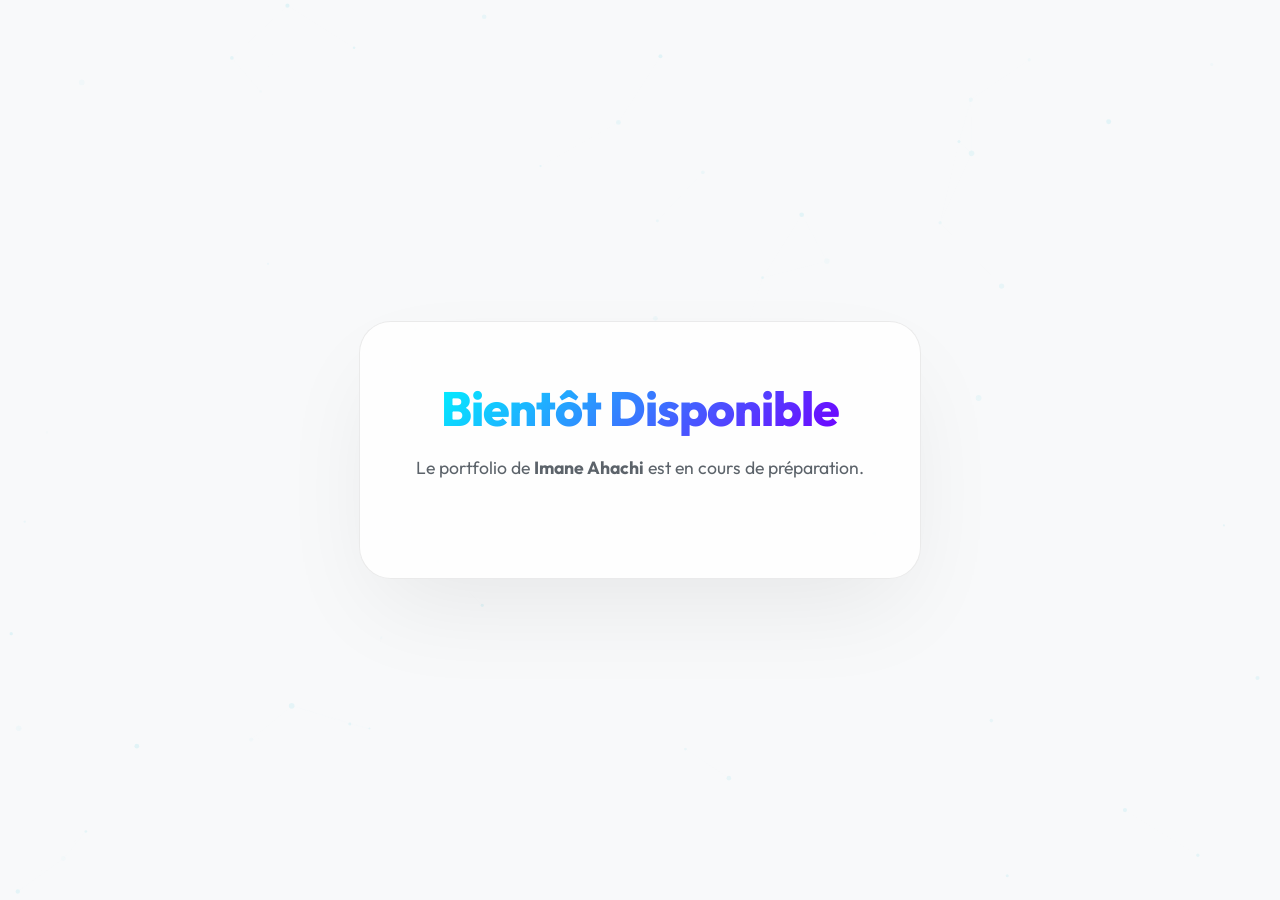
==== index.html @ 30006f7f "Add files via upload" ====
<!DOCTYPE html>
<html lang="fr">
<head>
    <meta charset="UTF-8">
    <meta name="viewport" content="width=device-width, initial-scale=1.0">
    <title>Imane Ahachi | Bientôt Disponible</title>
    
    <!-- Fonts -->
    <link rel="preconnect" href="https://fonts.googleapis.com">
    <link rel="preconnect" href="https://fonts.gstatic.com" crossorigin>
    <link href="https://fonts.googleapis.com/css2?family=Outfit:wght@300;400;600;800&display=swap" rel="stylesheet">
    
    <!-- Icons -->
    <link rel="stylesheet" href="https://cdnjs.cloudflare.com/ajax/libs/font-awesome/6.4.0/css/all.min.css">
    
    <style>
        :root {
            --bg-color: #f8f9fa;
            --accent: #00bcd4;
            --text-main: #1a1a1b;
            --text-dim: #5c636a;
            --glass-bg: rgba(255, 255, 255, 0.8);
            --glass-border: rgba(0, 0, 0, 0.08);
        }

        * {
            margin: 0;
            padding: 0;
            box-sizing: border-box;
        }

        body {
            background-color: var(--bg-color);
            color: var(--text-main);
            font-family: 'Outfit', sans-serif;
            height: 100vh;
            display: flex;
            align-items: center;
            justify-content: center;
            overflow: hidden;
            text-align: center;
        }

        #bg-canvas {
            position: absolute;
            top: 0;
            left: 0;
            width: 100%;
            height: 100%;
            z-index: -1;
            opacity: 0.15;
        }

        .container {
            max-width: 600px;
            padding: 3.5rem;
            background: var(--glass-bg);
            backdrop-filter: blur(30px);
            -webkit-backdrop-filter: blur(30px);
            border: 1px solid var(--glass-border);
            border-radius: 32px;
            box-shadow: 0 40px 100px -20px rgba(0, 0, 0, 0.08);
            animation: fadeIn 1.2s ease-out;
        }

        @keyframes fadeIn {
            from { opacity: 0; transform: translateY(20px); }
            to { opacity: 1; transform: translateY(0); }
        }

        h1 {
            font-size: 3rem;
            font-weight: 800;
            margin-bottom: 1rem;
            letter-spacing: -0.02em;
        }

        .gradient-text {
            background: linear-gradient(135deg, #00f2ff, #7000ff);
            -webkit-background-clip: text;
            -webkit-text-fill-color: transparent;
        }

        p {
            color: var(--text-dim);
            font-size: 1.1rem;
            margin-bottom: 2.5rem;
            line-height: 1.6;
        }

        .social-links {
            display: flex;
            justify-content: center;
            gap: 2rem;
        }

        .social-links a {
            color: var(--text-dim);
            font-size: 1.5rem;
            transition: all 0.3s ease;
        }

        .social-links a:hover {
            color: var(--accent);
            transform: translateY(-3px);
        }

        footer {
            position: absolute;
            bottom: 2rem;
            width: 100%;
            font-size: 0.85rem;
            color: var(--text-dim);
            opacity: 0.6;
        }
    </style>
</head>
<body>

    <canvas id="bg-canvas"></canvas>

    <div class="container">
        <h1><span class="gradient-text">Bientôt Disponible</span></h1>
        <p>Le portfolio de <strong>Imane Ahachi</strong> est en cours de préparation.</p>
        
    </div>
    
    <script>
        const canvas = document.getElementById('bg-canvas');
        const ctx = canvas.getContext('2d');

        let particles = [];
        const particleCount = 60;

        function init() {
            canvas.width = window.innerWidth;
            canvas.height = window.innerHeight;
            particles = [];
            for (let i = 0; i < particleCount; i++) {
                particles.push({
                    x: Math.random() * canvas.width,
                    y: Math.random() * canvas.height,
                    radius: Math.random() * 2 + 1,
                    speedX: (Math.random() - 0.5) * 0.4,
                    speedY: (Math.random() - 0.5) * 0.4,
                    opacity: Math.random() * 0.5 + 0.1
                });
            }
        }

        function animate() {
            ctx.clearRect(0, 0, canvas.width, canvas.height);
            particles.forEach((p, index) => {
                p.x += p.speedX;
                p.y += p.speedY;

                if (p.x < 0) p.x = canvas.width;
                if (p.x > canvas.width) p.x = 0;
                if (p.y < 0) p.y = canvas.height;
                if (p.y > canvas.height) p.y = 0;

                ctx.fillStyle = `rgba(0, 188, 212, ${p.opacity})`;
                ctx.beginPath();
                ctx.arc(p.x, p.y, p.radius, 0, Math.PI * 2);
                ctx.fill();

                for (let j = index + 1; j < particles.length; j++) {
                    const p2 = particles[j];
                    const dist = Math.sqrt((p.x - p2.x)**2 + (p.y - p2.y)**2);
                    if (dist < 150) {
                        ctx.strokeStyle = `rgba(0, 188, 212, ${0.15 * (1 - dist / 150)})`;
                        ctx.lineWidth = 0.5;
                        ctx.beginPath();
                        ctx.moveTo(p.x, p.y);
                        ctx.lineTo(p2.x, p2.y);
                        ctx.stroke();
                    }
                }
            });
            requestAnimationFrame(animate);
        }

        window.addEventListener('resize', init);
        init();
        animate();
    </script>
</body>
</html>
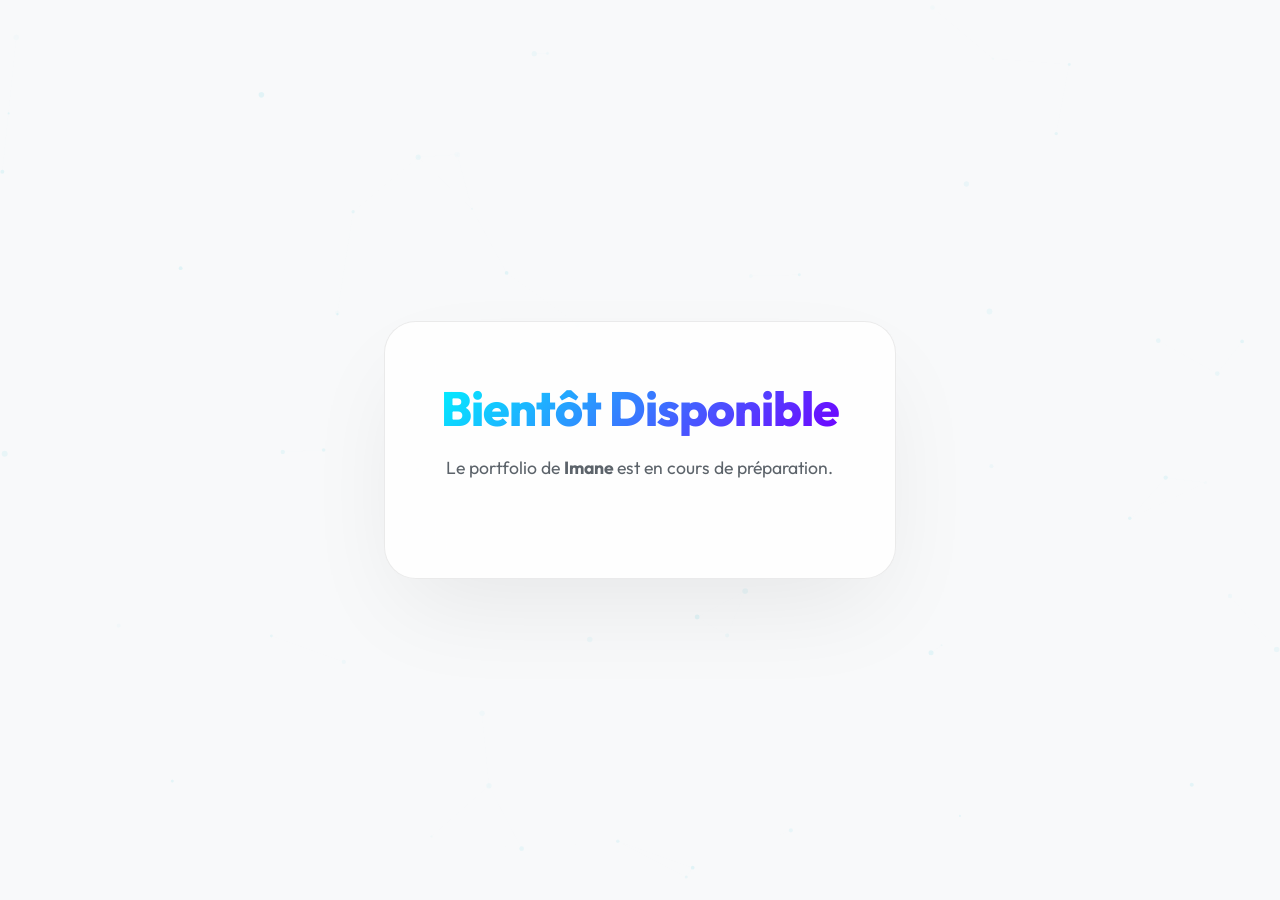
==== commit d4898302: "Update index.html" ====
--- a/index.html
+++ b/index.html
@@ -121,7 +121,7 @@
 
     <div class="container">
         <h1><span class="gradient-text">Bientôt Disponible</span></h1>
-        <p>Le portfolio de <strong>Imane Ahachi</strong> est en cours de préparation.</p>
+        <p>Le portfolio de <strong>Imane </strong> est en cours de préparation.</p>
         
     </div>
     
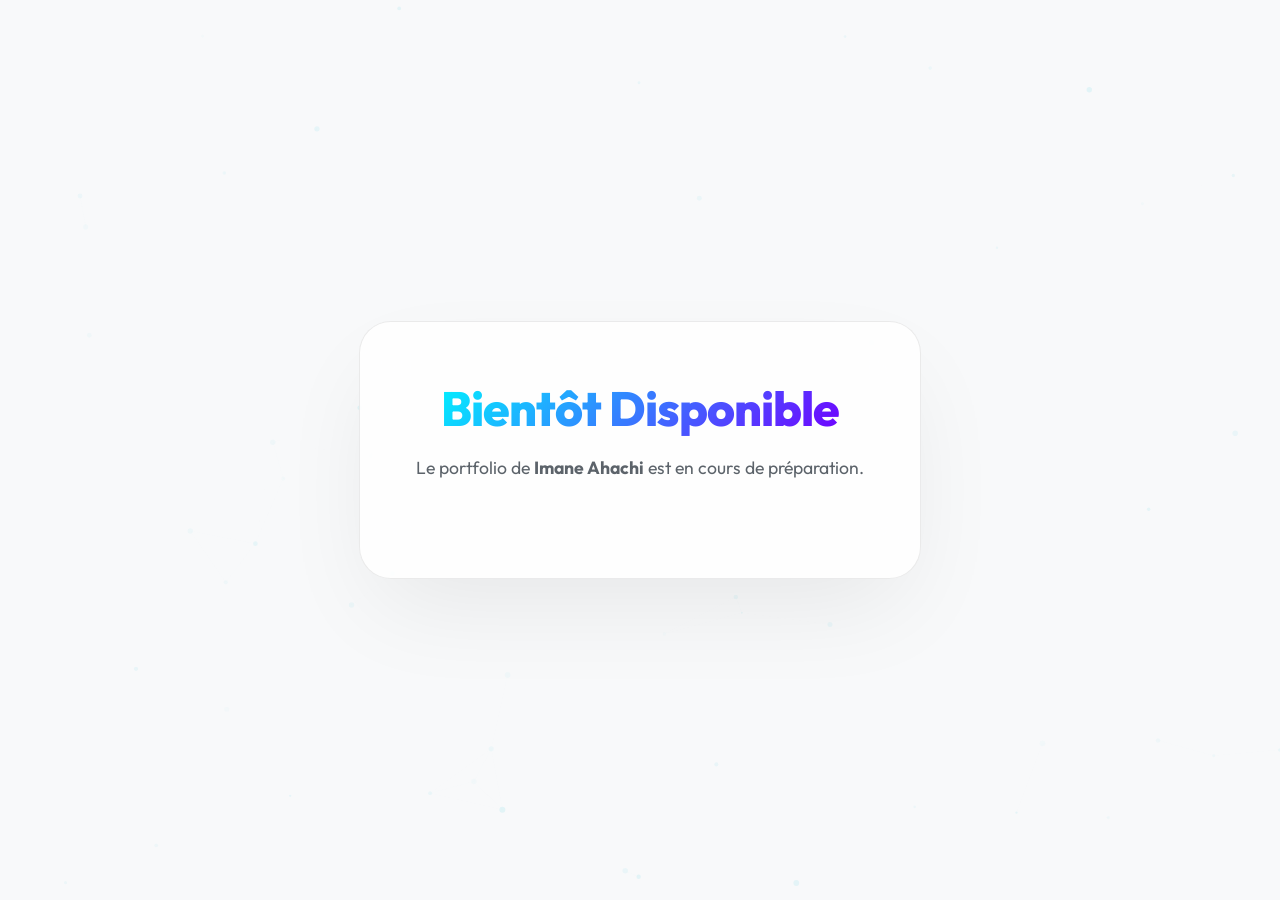
==== commit 9734c999: "Update index.html" ====
--- a/index.html
+++ b/index.html
@@ -121,7 +121,7 @@
 
     <div class="container">
         <h1><span class="gradient-text">Bientôt Disponible</span></h1>
-        <p>Le portfolio de <strong>Imane </strong> est en cours de préparation.</p>
+        <p>Le portfolio de <strong>Imane Ahachi</strong> est en cours de préparation.</p>
         
     </div>
     
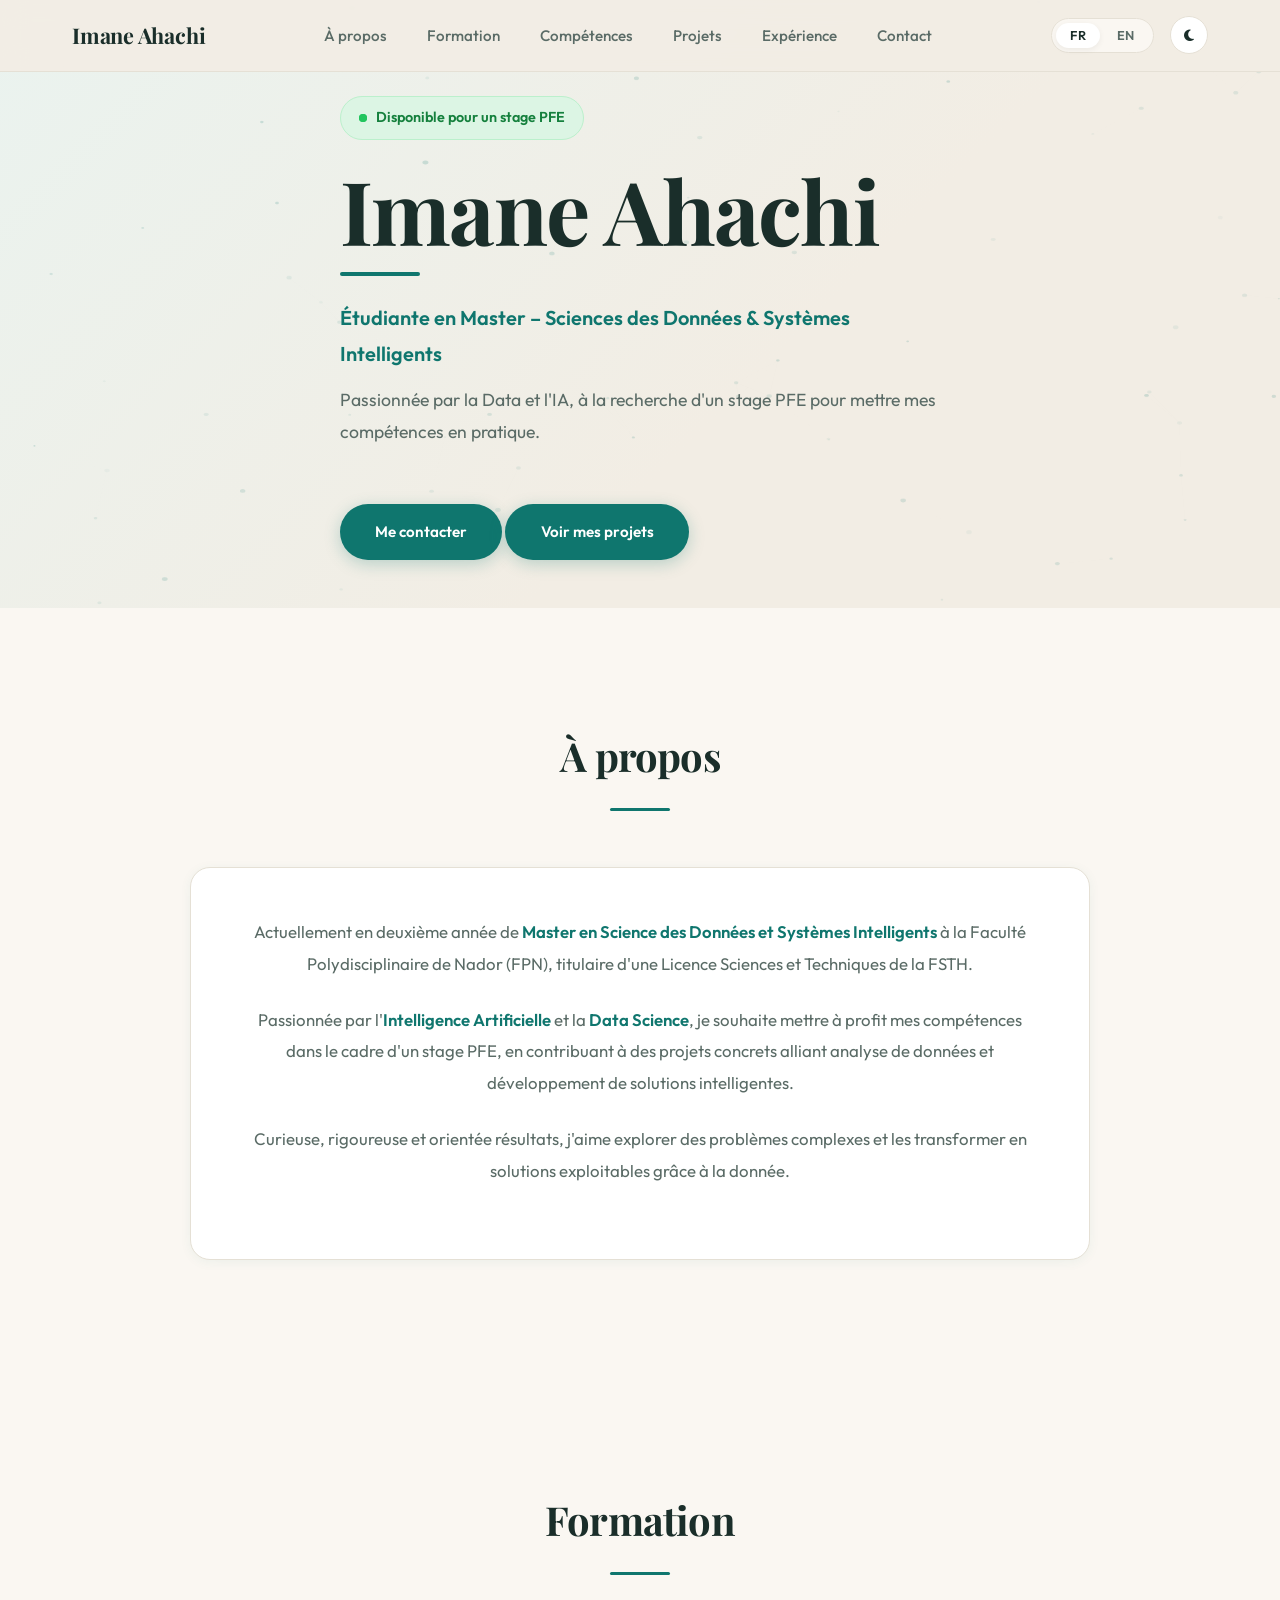
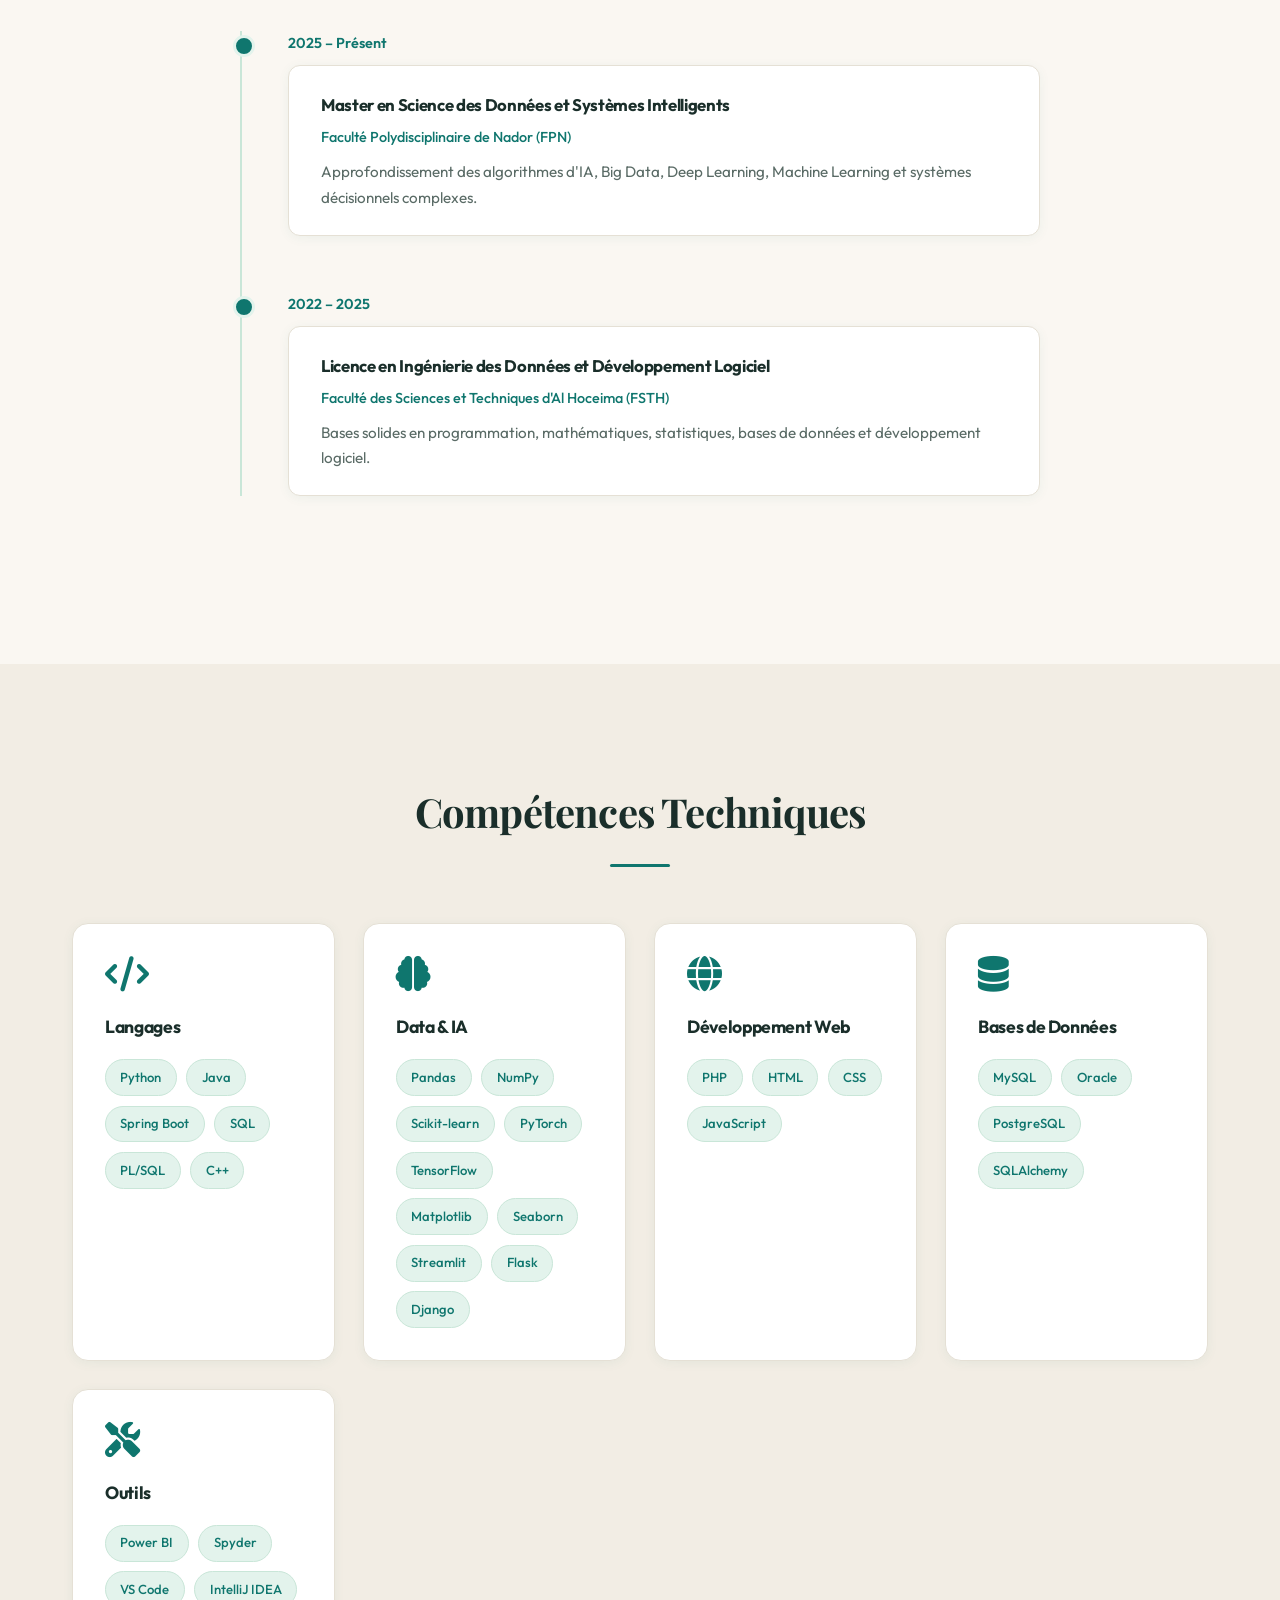
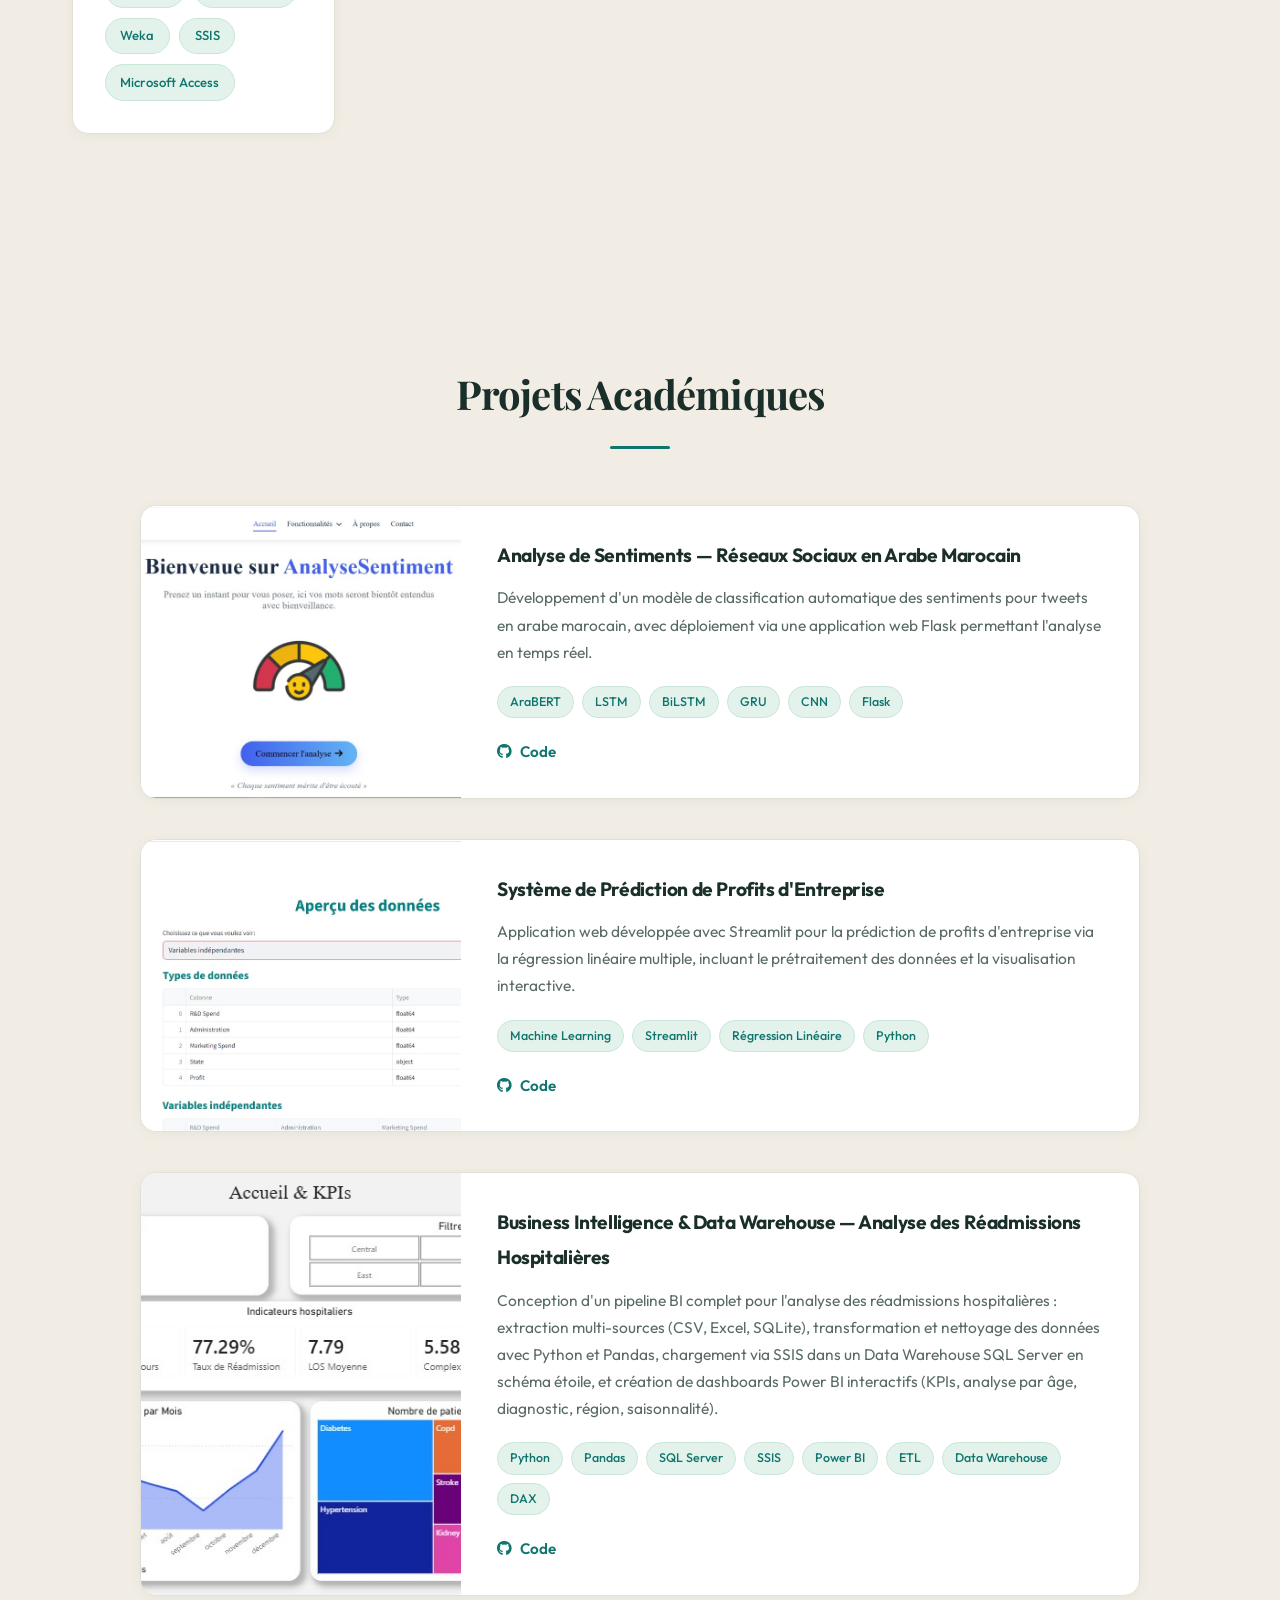
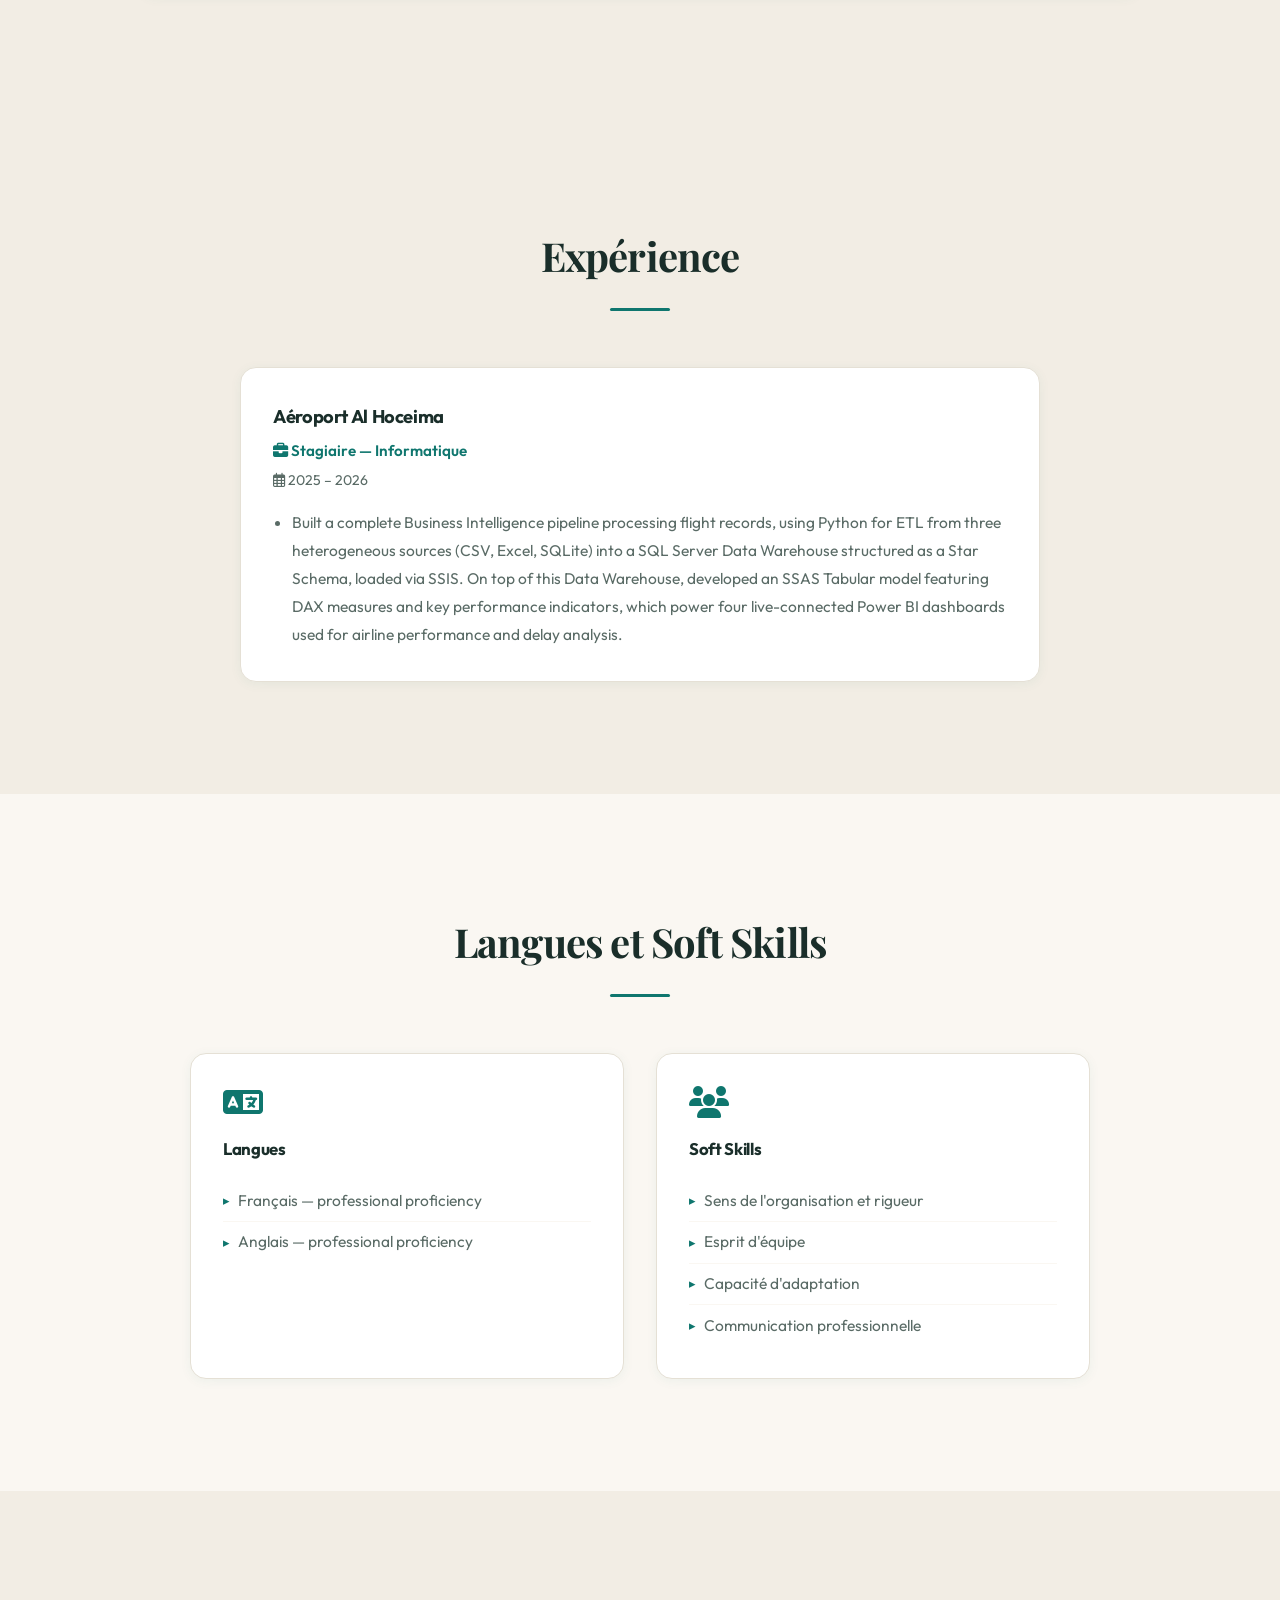
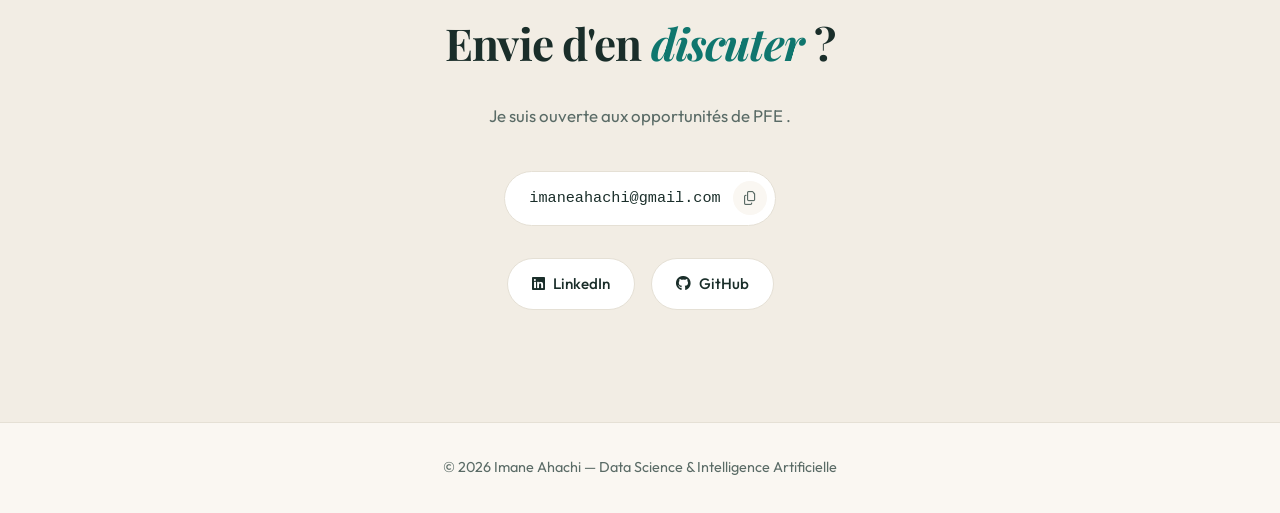
==== commit cc6a388c: "Portfolio v2 : refonte index.html + version anglaise + images des projets" ====
--- a/index.html
+++ b/index.html
@@ -1,188 +1,392 @@
-<!DOCTYPE html>
-<html lang="fr">
-<head>
-    <meta charset="UTF-8">
-    <meta name="viewport" content="width=device-width, initial-scale=1.0">
-    <title>Imane Ahachi | Bientôt Disponible</title>
-    
-    <!-- Fonts -->
-    <link rel="preconnect" href="https://fonts.googleapis.com">
-    <link rel="preconnect" href="https://fonts.gstatic.com" crossorigin>
-    <link href="https://fonts.googleapis.com/css2?family=Outfit:wght@300;400;600;800&display=swap" rel="stylesheet">
-    
-    <!-- Icons -->
-    <link rel="stylesheet" href="https://cdnjs.cloudflare.com/ajax/libs/font-awesome/6.4.0/css/all.min.css">
-    
-    <style>
-        :root {
-            --bg-color: #f8f9fa;
-            --accent: #00bcd4;
-            --text-main: #1a1a1b;
-            --text-dim: #5c636a;
-            --glass-bg: rgba(255, 255, 255, 0.8);
-            --glass-border: rgba(0, 0, 0, 0.08);
-        }
-
-        * {
-            margin: 0;
-            padding: 0;
-            box-sizing: border-box;
-        }
-
-        body {
-            background-color: var(--bg-color);
-            color: var(--text-main);
-            font-family: 'Outfit', sans-serif;
-            height: 100vh;
-            display: flex;
-            align-items: center;
-            justify-content: center;
-            overflow: hidden;
-            text-align: center;
-        }
-
-        #bg-canvas {
-            position: absolute;
-            top: 0;
-            left: 0;
-            width: 100%;
-            height: 100%;
-            z-index: -1;
-            opacity: 0.15;
-        }
-
-        .container {
-            max-width: 600px;
-            padding: 3.5rem;
-            background: var(--glass-bg);
-            backdrop-filter: blur(30px);
-            -webkit-backdrop-filter: blur(30px);
-            border: 1px solid var(--glass-border);
-            border-radius: 32px;
-            box-shadow: 0 40px 100px -20px rgba(0, 0, 0, 0.08);
-            animation: fadeIn 1.2s ease-out;
-        }
-
-        @keyframes fadeIn {
-            from { opacity: 0; transform: translateY(20px); }
-            to { opacity: 1; transform: translateY(0); }
-        }
-
-        h1 {
-            font-size: 3rem;
-            font-weight: 800;
-            margin-bottom: 1rem;
-            letter-spacing: -0.02em;
-        }
-
-        .gradient-text {
-            background: linear-gradient(135deg, #00f2ff, #7000ff);
-            -webkit-background-clip: text;
-            -webkit-text-fill-color: transparent;
-        }
-
-        p {
-            color: var(--text-dim);
-            font-size: 1.1rem;
-            margin-bottom: 2.5rem;
-            line-height: 1.6;
-        }
-
-        .social-links {
-            display: flex;
-            justify-content: center;
-            gap: 2rem;
-        }
-
-        .social-links a {
-            color: var(--text-dim);
-            font-size: 1.5rem;
-            transition: all 0.3s ease;
-        }
-
-        .social-links a:hover {
-            color: var(--accent);
-            transform: translateY(-3px);
-        }
-
-        footer {
-            position: absolute;
-            bottom: 2rem;
-            width: 100%;
-            font-size: 0.85rem;
-            color: var(--text-dim);
-            opacity: 0.6;
-        }
-    </style>
-</head>
-<body>
-
-    <canvas id="bg-canvas"></canvas>
-
-    <div class="container">
-        <h1><span class="gradient-text">Bientôt Disponible</span></h1>
-        <p>Le portfolio de <strong>Imane Ahachi</strong> est en cours de préparation.</p>
-        
-    </div>
-    
-    <script>
-        const canvas = document.getElementById('bg-canvas');
-        const ctx = canvas.getContext('2d');
-
-        let particles = [];
-        const particleCount = 60;
-
-        function init() {
-            canvas.width = window.innerWidth;
-            canvas.height = window.innerHeight;
-            particles = [];
-            for (let i = 0; i < particleCount; i++) {
-                particles.push({
-                    x: Math.random() * canvas.width,
-                    y: Math.random() * canvas.height,
-                    radius: Math.random() * 2 + 1,
-                    speedX: (Math.random() - 0.5) * 0.4,
-                    speedY: (Math.random() - 0.5) * 0.4,
-                    opacity: Math.random() * 0.5 + 0.1
-                });
-            }
-        }
-
-        function animate() {
-            ctx.clearRect(0, 0, canvas.width, canvas.height);
-            particles.forEach((p, index) => {
-                p.x += p.speedX;
-                p.y += p.speedY;
-
-                if (p.x < 0) p.x = canvas.width;
-                if (p.x > canvas.width) p.x = 0;
-                if (p.y < 0) p.y = canvas.height;
-                if (p.y > canvas.height) p.y = 0;
-
-                ctx.fillStyle = `rgba(0, 188, 212, ${p.opacity})`;
-                ctx.beginPath();
-                ctx.arc(p.x, p.y, p.radius, 0, Math.PI * 2);
-                ctx.fill();
-
-                for (let j = index + 1; j < particles.length; j++) {
-                    const p2 = particles[j];
-                    const dist = Math.sqrt((p.x - p2.x)**2 + (p.y - p2.y)**2);
-                    if (dist < 150) {
-                        ctx.strokeStyle = `rgba(0, 188, 212, ${0.15 * (1 - dist / 150)})`;
-                        ctx.lineWidth = 0.5;
-                        ctx.beginPath();
-                        ctx.moveTo(p.x, p.y);
-                        ctx.lineTo(p2.x, p2.y);
-                        ctx.stroke();
-                    }
-                }
-            });
-            requestAnimationFrame(animate);
-        }
-
-        window.addEventListener('resize', init);
-        init();
-        animate();
-    </script>
-</body>
-</html>
+<!DOCTYPE html>
+<html lang="fr">
+<head>
+    <meta charset="UTF-8">
+    <meta name="viewport" content="width=device-width, initial-scale=1.0">
+    <title>Imane Ahachi | Data Science & Intelligence Artificielle</title>
+    <meta name="description" content="Portfolio d'Imane Ahachi — Étudiante en Master Data Science et Systèmes Intelligents. Projets, compétences et parcours académique.">
+    
+    <!-- Fonts -->
+    <link rel="preconnect" href="https://fonts.googleapis.com">
+    <link rel="preconnect" href="https://fonts.gstatic.com" crossorigin>
+    <link href="https://fonts.googleapis.com/css2?family=Outfit:wght@300;400;500;600;700;800&family=Playfair+Display:ital,wght@0,600;0,700;1,600&display=swap" rel="stylesheet">
+    
+    <!-- Icons -->
+    <link rel="stylesheet" href="https://cdnjs.cloudflare.com/ajax/libs/font-awesome/6.4.0/css/all.min.css">
+    
+    <!-- Custom CSS -->
+    <link rel="stylesheet" href="style.css">
+</head>
+<body>
+
+    <!-- Navigation -->
+<nav id="navbar">
+    <div class="container nav-content">
+        <a href="#home" class="nav-brand">Imane Ahachi</a>
+
+        <button class="mobile-nav-toggle" aria-label="Menu Toggle">
+            <i class="fas fa-bars"></i>
+        </button>
+
+        <div class="nav-links">
+            <a href="#about">À propos</a>
+            <a href="#academic">Formation</a>
+            <a href="#skills">Compétences</a>
+            <a href="#projects">Projets</a>
+            <!-- <a href="#experience">certification</a> -->
+
+            <a href="#experience">Expérience</a>
+            <a href="#contact">Contact</a>
+        </div>
+
+        <div class="nav-actions">
+            <!-- Language Switch -->
+            <div class="lang-switch" role="group" aria-label="Changer de langue">
+                <a href="index.html" class="lang-btn active" lang="fr">FR</a>
+                <a href="portfolio-en.html" class="lang-btn" lang="en">EN</a>
+            </div>
+
+            <!-- Theme Toggle -->
+            <button class="theme-toggle" aria-label="Basculer le mode sombre">
+                <i class="fas fa-moon"></i>
+            </button>
+        </div>
+    </div>
+</nav>
+
+    <!-- Hero Section -->
+    <section id="home" class="hero">
+        <canvas id="hero-canvas" class="hero-canvas"></canvas>
+        <div class="container hero-content">
+            <div class="availability-badge reveal">
+                <span class="pulse-dot"></span>
+                Disponible pour un stage PFE 
+            </div>
+            <h1 class="reveal">Imane Ahachi</h1>
+            <p class="hero-subtitle reveal">Étudiante en Master – Sciences des Données &amp; Systèmes Intelligents </p>
+            <p class="reveal">Passionnée par la Data et l'IA, à la recherche d'un stage PFE pour mettre mes compétences en pratique.</p>
+            <!-- <div class="hero-contact-info reveal">
+                <a href="mailto:imanahachi14@gmail.com"><i class="fas fa-envelope"></i> imanahachi14@gmail.com</a>
+                <a href="https://www.linkedin.com/in/imane-ahachi-a26218288/" target="_blank" rel="noopener noreferrer"><i class="fab fa-linkedin"></i> LinkedIn</a>
+                <a href="https://github.com/imaneahachi" target="_blank" rel="noopener noreferrer"><i class="fab fa-github"></i> GitHub</a>
+            </div> -->
+            <div class="hero-buttons reveal">
+                <a class="btn btn--primary" href="#contact">Me contacter</a>
+                <a class="btn btn--primary" href="#projects">Voir mes projets</a>
+            </div>
+
+        </div>
+        </div>
+        <div>
+           
+    </section>
+
+    <!-- About Section -->
+    <section id="about" class="about">
+        <div class="container">
+            <div class="section-title reveal">
+                <h2>À propos</h2>
+                <div class="underline"></div>
+            </div>
+            <div class="about-card reveal">
+                <p>Actuellement en deuxième année de <strong>Master en Science des Données et Systèmes Intelligents</strong> à la Faculté Polydisciplinaire de Nador (FPN), titulaire d'une Licence Sciences et Techniques de la FSTH.</p>
+                <p>Passionnée par l'<strong>Intelligence Artificielle</strong> et la <strong>Data Science</strong>, je souhaite mettre à profit mes compétences dans le cadre d'un stage PFE, en contribuant à des projets concrets alliant analyse de données et développement de solutions intelligentes.</p>
+                <p>Curieuse, rigoureuse et orientée résultats, j'aime explorer des problèmes complexes et les transformer en solutions exploitables grâce à la donnée.</p>
+            </div>
+        </div>
+    </section>
+
+    <!-- Academic Background -->
+    <section id="academic" class="academic">
+        <div class="container">
+            <div class="section-title reveal">
+                <h2>Formation</h2>
+                <div class="underline"></div>
+            </div>
+
+            <div class="timeline">
+                <div class="timeline-item reveal">
+                    <span class="timeline-date">2025 – Présent</span>
+                    <div class="timeline-content">
+                        <h3>Master en Science des Données et Systèmes Intelligents</h3>
+                        <span class="timeline-institution">Faculté Polydisciplinaire de Nador (FPN)</span>
+                        <p>Approfondissement des algorithmes d'IA, Big Data, Deep Learning, Machine Learning et systèmes décisionnels complexes.</p>
+                    </div>
+                </div>
+
+                <div class="timeline-item reveal">
+                    <span class="timeline-date">2022 – 2025</span>
+                    <div class="timeline-content">
+                        <h3>Licence en Ingénierie des Données et Développement Logiciel</h3>
+                        <span class="timeline-institution">Faculté des Sciences et Techniques d'Al Hoceima (FSTH)</span>
+                        <p>Bases solides en programmation, mathématiques, statistiques, bases de données et développement logiciel.</p>
+                    </div>
+                </div>
+            </div>
+        </div>
+    </section>
+
+
+
+    <!-- Skills Section -->
+    <section id="skills" class="skills">
+        <div class="container">
+            <div class="section-title reveal">
+                <h2>Compétences Techniques</h2>
+                <div class="underline"></div>
+            </div>
+
+            <div class="skills-grid">
+                <!-- Langages de programmation -->
+                <div class="skill-card reveal">
+                    <i class="fas fa-code"></i>
+                    <h3>Langages</h3>
+                    <div class="skill-tags">
+                        <span class="skill-tag">Python</span>
+                        <span class="skill-tag">Java</span>
+                        <span class="skill-tag">Spring Boot</span>
+                        <span class="skill-tag">SQL</span>
+                        <span class="skill-tag">PL/SQL</span>
+                        <span class="skill-tag">C++</span>
+
+                    </div>
+                </div>
+
+
+                <!-- Data & IA -->
+                <div class="skill-card reveal">
+                    <i class="fas fa-brain"></i>
+                    <h3>Data &amp; IA</h3>
+                    <div class="skill-tags">
+                        <span class="skill-tag">Pandas</span>
+                        <span class="skill-tag">NumPy</span>
+                        <span class="skill-tag">Scikit-learn</span>
+                        <span class="skill-tag">PyTorch</span>
+                        <span class="skill-tag">TensorFlow</span>
+                        <span class="skill-tag">Matplotlib</span>
+                        <span class="skill-tag">Seaborn</span>
+                        <span class="skill-tag">Streamlit</span>
+                        <span class="skill-tag">Flask</span>
+                        <span class="skill-tag">Django</span>
+                    </div>
+                </div>
+
+                <!-- Développement Web -->
+                <div class="skill-card reveal">
+                    <i class="fas fa-globe"></i>
+                    <h3>Développement Web</h3>
+                    <div class="skill-tags">
+                        <span class="skill-tag">PHP</span>
+                        <span class="skill-tag">HTML</span>
+                        <span class="skill-tag">CSS</span>
+                        <span class="skill-tag">JavaScript</span>
+                    </div>
+                </div>
+
+                <!-- Bases de données -->
+                <div class="skill-card reveal">
+                    <i class="fas fa-database"></i>
+                    <h3>Bases de Données</h3>
+                    <div class="skill-tags">
+                        <span class="skill-tag">MySQL</span>
+                        <span class="skill-tag">Oracle</span>
+                        <span class="skill-tag">PostgreSQL</span>
+                        <span class="skill-tag">SQLAlchemy</span>
+                    </div>
+                </div>
+                
+                <!-- Outils -->
+                <div class="skill-card reveal">
+                    <i class="fas fa-tools"></i>
+                    <h3>Outils</h3>
+                    <div class="skill-tags">
+                        <span class="skill-tag">Power BI</span>
+                        <span class="skill-tag">Spyder</span>
+                        <span class="skill-tag">VS Code</span>
+                        <span class="skill-tag">IntelliJ IDEA</span>
+                        <span class="skill-tag">Weka</span>
+                        <span class="skill-tag">SSIS</span>
+                        <span class="skill-tag">Microsoft Access</span>
+                    </div>
+                </div>
+            </div>
+        </div>
+    </section>
+
+
+    <!-- Projects Section -->
+    <section id="projects" class="projects">
+        <div class="container">
+            <div class="section-title reveal">
+                <h2>Projets Académiques</h2>
+                <div class="underline"></div>
+            </div>
+
+            <div class="projects-grid">
+                <!-- Project 1 -->
+                <div class="project-card reveal">
+                    <div class="project-image" id="project1-img"></div>
+                    <div class="project-info">
+                        <h3>Analyse de Sentiments — Réseaux Sociaux en Arabe Marocain</h3>
+                        <p>Développement d'un modèle de classification automatique des sentiments pour tweets en arabe marocain, avec déploiement via une application web Flask permettant l'analyse en temps réel.</p>
+                        <div class="project-tech">
+                            <span>AraBERT</span>
+                            <span>LSTM</span>
+                            <span>BiLSTM</span>
+                            <span>GRU</span>
+                            <span>CNN</span>
+                            <span>Flask</span>
+                        </div>
+                        <div class="project-links">
+                            <a href="https://github.com/imaneahachi/PFE-NLP-DARIJA-SENTIMENT-ANALYSIS" 
+                            target="_blank" 
+                            rel="noopener noreferrer" 
+                            class="project-link">
+                                <i class="fab fa-github"></i> Code
+                            </a>
+                            <!-- <a href="#" class="project-link"><i class="fas fa-external-link-alt"></i> Demo</a> -->
+                        </div>
+                    </div>
+                </div>
+
+                <!-- Project 2 -->
+                <div class="project-card reveal">
+                    <div class="project-image" id="project2-img"></div>
+                    <div class="project-info">
+                        <h3>Système de Prédiction de Profits d'Entreprise</h3>
+                        <p>Application web développée avec Streamlit pour la prédiction de profits d'entreprise via la régression linéaire multiple, incluant le prétraitement des données et la visualisation interactive.</p>
+                        <div class="project-tech">
+                            <span>Machine Learning</span>
+                            <span>Streamlit</span>
+                            <span>Régression Linéaire</span>
+                            <span>Python</span>
+                        </div>
+                        <div class="project-links">
+                            <a href="https://github.com/imaneahachi/profit-prediction-app" target="_blank" rel="noopener noreferrer" class="project-link">
+                                <i class="fab fa-github"></i> Code
+                            </a>
+                            <!-- <a href="#" class="project-link"><i class="fas fa-external-link-alt"></i> Demo</a> -->
+                        </div>
+                    </div>
+                </div>
+
+                <!-- Project 3 -->
+                <div class="project-card reveal">
+                    <div class="project-image" id="project3-img"></div>
+                    <div class="project-info">
+                        <h3>Business Intelligence &amp; Data Warehouse — Analyse des Réadmissions Hospitalières</h3>
+                        <p>Conception d'un pipeline BI complet pour l'analyse des réadmissions hospitalières : extraction multi-sources (CSV, Excel, SQLite), transformation et nettoyage des données avec Python et Pandas, chargement via SSIS dans un Data Warehouse SQL Server en schéma étoile, et création de dashboards Power BI interactifs (KPIs, analyse par âge, diagnostic, région, saisonnalité).</p>
+                        <div class="project-tech">
+                            <span>Python</span>
+                            <span>Pandas</span>
+                            <span>SQL Server</span>
+                            <span>SSIS</span>
+                            <span>Power BI</span>
+                            <span>ETL</span>
+                            <span>Data Warehouse</span>
+                            <span>DAX</span>
+                        </div>
+                        <div class="project-links">
+                            <a href="https://github.com/imaneahachi/Hospital-BI-Readmission" target="_blank" rel="noopener noreferrer" class="project-link">
+                                <i class="fab fa-github"></i> Code
+                            </a>
+                            <!-- <a href="#" class="project-link"><i class="fas fa-external-link-alt"></i> Demo</a> -->
+                        </div>
+                    </div>
+                </div>
+            </div>
+        </div>
+    </section>
+
+
+
+
+    
+    <!-- Experience Section -->
+    <section id="experience" class="experience">
+        <div class="container">
+            <div class="section-title reveal">
+                <h2>Expérience</h2>
+                <div class="underline"></div>
+            </div>
+
+            <div class="experience-card reveal">
+                <h3>Aéroport Al Hoceima</h3>
+                <span class="exp-role"><i class="fas fa-briefcase"></i> Stagiaire — Informatique</span>
+                <span class="exp-date"><i class="far fa-calendar-alt"></i> 2025 – 2026</span>
+                <ul>
+                    <li>Built a complete Business Intelligence pipeline processing flight records, using Python for ETL from three heterogeneous sources (CSV, Excel, SQLite) into a SQL Server Data Warehouse structured as a Star Schema, loaded via SSIS. On top of this Data Warehouse, developed an SSAS Tabular model featuring DAX measures and key performance indicators, which power four live-connected Power BI dashboards used for airline performance and delay analysis.</li>
+                    
+                </ul>
+            </div>
+        </div>
+    </section>
+
+
+    <!-- Languages & Soft Skills Section -->
+    <section id="languages" class="languages">
+        <div class="container">
+            <div class="section-title reveal">
+                <h2>Langues et Soft Skills</h2>
+                <div class="underline"></div>
+            </div>
+
+            <div class="lang-skills-grid">
+                <div class="lang-card reveal">
+                    <i class="fas fa-language"></i>
+                    <h3>Langues</h3>
+                    <ul>
+                        <li>Français — professional proficiency</li>
+                        <li>Anglais — professional proficiency</li>
+                    </ul>
+                </div>
+
+                <div class="lang-card reveal">
+                    <i class="fas fa-users"></i>
+                    <h3>Soft Skills</h3>
+                    <ul>
+                        <li>Sens de l'organisation et rigueur</li>
+                        <li>Esprit d'équipe</li>
+                        <li>Capacité d'adaptation</li>
+                        <li>Communication professionnelle</li>
+                    </ul>
+                </div>
+            </div>
+        </div>
+    </section>
+
+    <!-- Contact Section -->
+    <section id="contact" class="contact-v2">
+        <div class="container reveal">
+            <!-- <div class="contact-label"><span class="contact-dash"></span>CONTACT</div> -->
+            <h2 class="contact-title">Envie d'en <span class="highlight">discuter</span> ?</h2>
+            <p class="contact-subtitle">Je suis ouverte aux opportunités de PFE  .</p>
+
+            <div class="email-pill">
+                <span id="contact-email">imaneahachi@gmail.com</span>
+                <button class="copy-btn" onclick="copyEmail()" aria-label="Copier l'email">
+                    <i class="fa-regular fa-copy"></i>
+                </button>
+            </div>
+
+            <div class="contact-links">
+                <a href="https://www.linkedin.com/in/imane-ahachi-a26218288/" target="_blank" rel="noopener noreferrer" class="contact-pill">
+                    <i class="fab fa-linkedin"></i> LinkedIn
+                </a>
+                <a href="https://github.com/imaneahachi" target="_blank" rel="noopener noreferrer" class="contact-pill">
+                    <i class="fab fa-github"></i> GitHub
+                </a>
+            </div>
+        </div>
+    </section>
+
+    <footer>
+        <div class="container" style="padding: 2rem 0; text-align: center; color: var(--text-dim); font-size: 0.9rem;">
+            <p>&copy; 2026 Imane Ahachi — Data Science &amp; Intelligence Artificielle</p>
+        </div>
+    </footer>
+
+    <!-- Scripts -->
+    <script src="script.js"></script>
+</body>
+</html>
--- a/style.css
+++ b/style.css
@@ -0,0 +1,778 @@
+:root {
+    --bg-color: #f2ede4;
+    --bg-alt: #faf7f2;
+    --surface-color: #ffffff;
+    --accent-primary: #0f766e;
+    --accent-secondary: #16a34a;
+    --text-main: #1a2e2a;
+    --text-dim: #5a6b66;
+    --border-color: #e5e0d5;
+    --border-hover: #c9d6cf;
+    --font-main: 'Outfit', sans-serif;
+    --font-serif: 'Playfair Display', serif;
+    --transition-smooth: all 0.4s cubic-bezier(0.4, 0, 0.2, 1);
+    --shadow-sm: 0 2px 12px rgba(15, 118, 110, 0.06);
+    --shadow-md: 0 8px 28px rgba(15, 118, 110, 0.10);
+    --shadow-lg: 0 16px 40px rgba(15, 118, 110, 0.14);
+}
+
+* { margin: 0; padding: 0; box-sizing: border-box; }
+
+body {
+    background-color: var(--bg-color);
+    color: var(--text-main);
+    font-family: var(--font-main);
+    overflow-x: hidden;
+    line-height: 1.8;
+    transition: background-color 0.4s ease, color 0.4s ease;
+}
+
+::-webkit-scrollbar { width: 8px; }
+::-webkit-scrollbar-track { background: var(--bg-alt); }
+::-webkit-scrollbar-thumb { background: var(--accent-primary); border-radius: 10px; opacity: 0.6; }
+::-webkit-scrollbar-thumb:hover { background: #0d5f59; }
+
+h1, h2, h3 { font-weight: 700; letter-spacing: -0.02em; }
+
+.container { max-width: 1200px; margin: 0 auto; padding: 0 2rem; }
+
+/* ===== Navigation ===== */
+nav {
+    position: fixed;
+    top: 0;
+    width: 100%;
+    z-index: 1000;
+    padding: 1rem 0;
+    transition: var(--transition-smooth);
+    background: rgba(242, 237, 228, 0.92);
+    backdrop-filter: blur(12px);
+    border-bottom: 1px solid var(--border-color);
+}
+
+nav.scrolled {
+    background: rgba(242, 237, 228, 0.98);
+    padding: 0.8rem 0;
+    box-shadow: var(--shadow-sm);
+}
+
+.nav-content { display: flex; justify-content: space-between; align-items: center; }
+
+.nav-brand {
+    font-family: var(--font-serif);
+    font-weight: 700;
+    font-size: 1.35rem;
+    color: var(--text-main);
+    text-decoration: none;
+    letter-spacing: -0.01em;
+}
+
+.nav-links { display: flex; gap: 2.5rem; }
+
+.nav-links a {
+    text-decoration: none;
+    color: var(--text-dim);
+    font-weight: 500;
+    font-size: 0.95rem;
+    transition: var(--transition-smooth);
+    position: relative;
+}
+
+.nav-links a::after {
+    content: '';
+    position: absolute;
+    bottom: -4px;
+    left: 0;
+    width: 0;
+    height: 2px;
+    background: var(--accent-primary);
+    transition: width 0.3s ease;
+}
+
+.nav-links a:hover { color: var(--accent-primary); }
+.nav-links a:hover::after { width: 100%; }
+
+.nav-actions { display: flex; align-items: center; gap: 1rem; }
+
+.theme-toggle {
+    border: 1px solid var(--border-color);
+    background: var(--surface-color);
+    width: 38px;
+    height: 38px;
+    border-radius: 50%;
+    cursor: pointer;
+    display: flex;
+    align-items: center;
+    justify-content: center;
+    color: var(--text-main);
+    transition: var(--transition-smooth);
+}
+
+.theme-toggle:hover {
+    background: var(--bg-alt);
+    border-color: var(--accent-primary);
+    color: var(--accent-primary);
+    transform: rotate(15deg);
+}
+
+.mobile-nav-toggle {
+    display: none;
+    background: none;
+    border: none;
+    color: var(--text-main);
+    font-size: 1.5rem;
+    cursor: pointer;
+}
+
+/* ===== Language Switch ===== */
+.lang-switch {
+    display: inline-flex;
+    align-items: center;
+    background: var(--bg-alt);
+    border: 1px solid var(--border-color);
+    border-radius: 100px;
+    padding: 4px;
+    gap: 2px;
+}
+
+.lang-btn {
+    display: inline-flex;
+    align-items: center;
+    justify-content: center;
+    text-decoration: none;
+    background: transparent;
+    color: var(--text-dim);
+    font-family: var(--font-main);
+    font-weight: 600;
+    font-size: 0.8rem;
+    letter-spacing: 0.03em;
+    padding: 0.4rem 0.9rem;
+    border-radius: 100px;
+    transition: all 0.3s ease;
+    line-height: 1;
+    cursor: pointer;
+}
+
+.lang-btn:hover { color: var(--accent-primary); }
+
+.lang-btn.active {
+    background: var(--surface-color);
+    color: var(--text-main);
+    box-shadow: 0 2px 6px rgba(0, 0, 0, 0.06);
+}
+
+body.dark-mode .lang-switch {
+    background: #0f1a18;
+    border-color: var(--border-color);
+}
+
+body.dark-mode .lang-btn.active {
+    background: #1e3a35;
+    color: var(--accent-primary);
+}
+
+/* ===== Hero ===== */
+.hero {
+    min-height: 65vh;
+    display: flex;
+    align-items: center;
+    position: relative;
+    overflow: hidden;
+    background: linear-gradient(135deg, #eaf3ef 0%, var(--bg-color) 60%);
+    padding-top: 6rem;
+    padding-bottom: 3rem;
+}
+
+.availability-badge {
+    display: inline-flex;
+    align-items: center;
+    gap: 0.6rem;
+    background: #dcf5e4;
+    color: #15803d;
+    border: 1px solid #bbf0cc;
+    padding: 0.5rem 1.1rem;
+    border-radius: 100px;
+    font-size: 0.9rem;
+    font-weight: 600;
+    margin-bottom: 1.5rem;
+}
+
+.pulse-dot {
+    width: 8px; height: 8px;
+    background: #22c55e;
+    border-radius: 50%;
+    position: relative;
+    flex-shrink: 0;
+}
+
+.pulse-dot::after {
+    content: '';
+    position: absolute;
+    top: 0; left: 0;
+    width: 100%; height: 100%;
+    border-radius: 50%;
+    background: #22c55e;
+    animation: pulse-dot-anim 1.8s ease-out infinite;
+}
+
+@keyframes pulse-dot-anim {
+    0% { transform: scale(1); opacity: 0.6; }
+    100% { transform: scale(2.8); opacity: 0; }
+}
+
+.hero-canvas {
+    position: absolute;
+    top: 0; left: 0;
+    width: 100%; height: 100%;
+    z-index: 0;
+    opacity: 0.35;
+    pointer-events: none;
+}
+
+.hero-content { max-width: 800px; position: relative; z-index: 1; }
+
+.hero h1 {
+    font-family: var(--font-serif);
+    font-size: clamp(3rem, 10vw, 5.5rem);
+    line-height: 1.05;
+    margin-bottom: 0.5rem;
+    color: var(--text-main);
+}
+
+.hero h1::after {
+    content: '';
+    display: block;
+    width: 80px;
+    height: 4px;
+    background: var(--accent-primary);
+    margin-top: 1rem;
+    border-radius: 2px;
+}
+
+.hero .hero-subtitle {
+    font-size: 1.25rem;
+    font-weight: 600;
+    color: var(--accent-primary);
+    margin-top: 1.5rem;
+    margin-bottom: 0.75rem;
+    font-family: var(--font-main);
+}
+
+.hero p {
+    font-size: 1.1rem;
+    color: var(--text-dim);
+    margin-bottom: 2rem;
+    max-width: 600px;
+}
+
+/* ===== Sections ===== */
+section { padding: 7rem 0; }
+
+.section-title { margin-bottom: 3.5rem; text-align: center; }
+
+.section-title h2 {
+    font-family: var(--font-serif);
+    font-size: 2.5rem;
+    margin-bottom: 1rem;
+    color: var(--text-main);
+}
+
+.section-title .underline {
+    width: 60px;
+    height: 3px;
+    background: var(--accent-primary);
+    margin: 0 auto;
+    border-radius: 2px;
+}
+
+.about, .academic, .languages { background-color: var(--bg-alt); }
+
+/* ===== About ===== */
+.about-card {
+    padding: 3rem;
+    max-width: 900px;
+    margin: 0 auto;
+    text-align: center;
+    background: var(--surface-color);
+    border: 1px solid var(--border-color);
+    border-radius: 20px;
+    box-shadow: var(--shadow-sm);
+}
+
+.about-card p {
+    margin-bottom: 1.5rem;
+    font-size: 1.05rem;
+    color: var(--text-dim);
+    line-height: 1.9;
+}
+
+.about-card strong { color: var(--accent-primary); font-weight: 600; }
+
+/* ===== Skills ===== */
+.skills-grid {
+    display: grid;
+    grid-template-columns: repeat(auto-fit, minmax(250px, 1fr));
+    gap: 1.75rem;
+}
+
+.skill-card {
+    padding: 2rem;
+    transition: var(--transition-smooth);
+    background: var(--surface-color);
+    border: 1px solid var(--border-color);
+    border-radius: 16px;
+    box-shadow: var(--shadow-sm);
+}
+
+.skill-card:hover {
+    transform: translateY(-8px);
+    box-shadow: var(--shadow-md);
+    border-color: var(--border-hover);
+}
+
+.skill-card i {
+    font-size: 2.2rem;
+    margin-bottom: 1.25rem;
+    color: var(--accent-primary);
+}
+
+.skill-card h3 { color: var(--text-main); margin-bottom: 0.5rem; font-size: 1.1rem; }
+
+.skill-tags { display: flex; flex-wrap: wrap; gap: 0.6rem; margin-top: 1rem; }
+
+.skill-tag {
+    background: #e3f3ec;
+    padding: 0.35rem 0.9rem;
+    border-radius: 100px;
+    font-size: 0.82rem;
+    color: var(--accent-primary);
+    font-weight: 500;
+    border: 1px solid #c9e6d8;
+}
+
+/* ===== Timeline ===== */
+.timeline { position: relative; max-width: 800px; margin: 0 auto; }
+
+.timeline::before {
+    content: '';
+    position: absolute;
+    left: 0; top: 0;
+    width: 2px; height: 100%;
+    background: #c9e6d8;
+}
+
+.timeline-item { padding-left: 3rem; position: relative; margin-bottom: 3.5rem; }
+
+.timeline-item::before {
+    content: '';
+    position: absolute;
+    left: -7px; top: 4px;
+    width: 16px; height: 16px;
+    border-radius: 50%;
+    background: var(--accent-primary);
+    border: 3px solid #e3f3ec;
+}
+
+.timeline-date {
+    color: var(--accent-primary);
+    font-weight: 600;
+    margin-bottom: 0.5rem;
+    display: block;
+    font-size: 0.9rem;
+}
+
+.timeline-content {
+    background: var(--surface-color);
+    padding: 1.5rem 2rem;
+    border-radius: 12px;
+    border: 1px solid var(--border-color);
+    box-shadow: var(--shadow-sm);
+}
+
+.timeline-content h3 { color: var(--text-main); margin-bottom: 0.3rem; font-size: 1.05rem; }
+
+.timeline-content .timeline-institution {
+    color: var(--accent-primary);
+    font-size: 0.9rem;
+    font-weight: 500;
+    margin-bottom: 0.5rem;
+    display: block;
+}
+
+.timeline-content p { color: var(--text-dim); font-size: 0.95rem; line-height: 1.7; }
+
+/* ===== Experience ===== */
+.experience-card {
+    padding: 2rem;
+    background: var(--surface-color);
+    border: 1px solid var(--border-color);
+    border-radius: 16px;
+    box-shadow: var(--shadow-sm);
+    max-width: 800px;
+    margin: 0 auto;
+}
+
+.experience-card h3 { color: var(--text-main); font-size: 1.15rem; margin-bottom: 0.25rem; }
+.experience-card .exp-role { color: var(--accent-primary); font-weight: 600; font-size: 0.95rem; margin-bottom: 0.25rem; display: block; }
+.experience-card .exp-date { color: var(--text-dim); font-size: 0.88rem; margin-bottom: 1rem; display: block; }
+.experience-card ul { padding-left: 1.2rem; color: var(--text-dim); font-size: 0.97rem; line-height: 1.8; }
+
+/* ===== Projects ===== */
+/* ===== Projects ===== */
+.projects-grid {
+    display: flex;
+    flex-direction: column;
+    gap: 2.5rem;
+    max-width: 1000px;
+    margin: 0 auto;
+}
+
+.project-card {
+    display: grid;
+    grid-template-columns: 320px 1fr;
+    overflow: hidden;
+    transition: var(--transition-smooth);
+    background: var(--surface-color);
+    border: 1px solid var(--border-color);
+    border-radius: 16px;
+    box-shadow: var(--shadow-sm);
+    align-items: stretch;
+}
+
+.project-card:hover {
+    transform: translateY(-6px);
+    box-shadow: var(--shadow-lg);
+    border-color: var(--border-hover);
+}
+
+.project-image {
+    width: 100%;
+    height: 100%;
+    min-height: 240px;
+    background-size: cover;
+    background-position: center;
+    transition: var(--transition-smooth);
+}
+
+#project1-img {
+    background-image: url('images/Projet1.jpeg');
+    background-size: cover;
+    background-position: center;
+    background-repeat: no-repeat;
+}
+#project2-img { 
+    background-image: url('images/Projet2.jpeg');
+    background-size: cover;
+    background-position: center;
+    background-repeat: no-repeat;
+}
+#project3-img { 
+    background-image: url('images/Projet3.jpeg');
+    background-size: cover;
+    background-position: center;
+    background-repeat: no-repeat;
+}
+
+.project-card:hover .project-image { transform: scale(1.03); }
+
+.project-info {
+    padding: 2rem 2.25rem;
+    display: flex;
+    flex-direction: column;
+    justify-content: center;
+}
+
+.project-info h3 {
+    color: var(--text-main);
+    margin-bottom: 0.75rem;
+    font-size: 1.2rem;
+}
+
+.project-info p {
+    color: var(--text-dim);
+    margin-bottom: 1.25rem;
+    font-size: 0.97rem;
+    line-height: 1.75;
+}
+
+.project-tech {
+    display: flex;
+    flex-wrap: wrap;
+    gap: 0.5rem;
+    margin-bottom: 1.25rem;
+}
+
+.project-tech span {
+    background: #e3f3ec;
+    color: var(--accent-primary);
+    font-size: 0.78rem;
+    padding: 0.25rem 0.75rem;
+    border-radius: 100px;
+    font-weight: 500;
+    border: 1px solid #c9e6d8;
+}
+
+.project-links {
+    display: flex;
+    gap: 1.5rem;
+}
+
+.project-link {
+    color: var(--accent-primary);
+    text-decoration: none;
+    font-weight: 600;
+    display: flex;
+    align-items: center;
+    gap: 0.5rem;
+    font-size: 0.95rem;
+    transition: var(--transition-smooth);
+}
+
+.project-link:hover { color: #0d5f59; }
+/* ===== Languages & Soft Skills ===== */
+.lang-skills-grid {
+    display: grid;
+    grid-template-columns: 1fr 1fr;
+    gap: 2rem;
+    max-width: 900px;
+    margin: 0 auto;
+}
+
+.lang-card {
+    background: var(--surface-color);
+    border: 1px solid var(--border-color);
+    border-radius: 16px;
+    padding: 2rem;
+    box-shadow: var(--shadow-sm);
+}
+
+.lang-card i { font-size: 2rem; color: var(--accent-primary); margin-bottom: 1rem; }
+.lang-card h3 { color: var(--text-main); margin-bottom: 1rem; font-size: 1.05rem; }
+.lang-card ul { list-style: none; padding: 0; }
+
+.lang-card ul li {
+    color: var(--text-dim);
+    font-size: 0.97rem;
+    padding: 0.4rem 0;
+    border-bottom: 1px solid var(--bg-alt);
+    display: flex;
+    align-items: center;
+    gap: 0.5rem;
+}
+
+.lang-card ul li:last-child { border-bottom: none; }
+
+.lang-card ul li::before {
+    content: '▸';
+    color: var(--accent-primary);
+    font-size: 0.8rem;
+}
+
+/* ===== Buttons ===== */
+.btn {
+    padding: 1rem 2.5rem;
+    border-radius: 100px;
+    font-weight: 600;
+    text-decoration: none;
+    transition: var(--transition-smooth);
+    display: inline-block;
+    font-size: 1rem;
+}
+
+.btn-primary, .btn--primary {
+    background: var(--accent-primary);
+    color: #fff;
+    border: none;
+    box-shadow: 0 4px 16px rgba(15, 118, 110, 0.25);
+}
+
+.btn-primary:hover, .btn--primary:hover {
+    transform: translateY(-3px);
+    background: #0d5f59;
+    box-shadow: 0 8px 24px rgba(15, 118, 110, 0.35);
+}
+
+.hero .btn { margin-top: 1.5rem; padding: 0.9rem 2.2rem; font-size: 0.95rem; }
+
+/* ===== Contact ===== */
+.contact-v2 {
+    background: var(--bg-color);
+    text-align: center;
+    transition: background-color 0.4s ease;
+}
+
+.contact-title {
+    font-family: var(--font-serif);
+    font-size: clamp(2rem, 5vw, 2.75rem);
+    font-weight: 700;
+    color: var(--text-main);
+    margin-bottom: 1.25rem;
+}
+
+.contact-title .highlight { color: var(--accent-primary); font-style: italic; }
+
+.contact-subtitle {
+    color: var(--text-dim);
+    font-size: 1.05rem;
+    max-width: 480px;
+    margin: 0 auto 2.5rem;
+    line-height: 1.7;
+}
+
+.email-pill {
+    display: inline-flex;
+    align-items: center;
+    gap: 0.75rem;
+    background: var(--surface-color);
+    border: 1px solid var(--border-color);
+    border-radius: 100px;
+    padding: 0.6rem 0.5rem 0.6rem 1.5rem;
+    font-family: 'Courier New', monospace;
+    font-size: 0.95rem;
+    color: var(--text-main);
+    margin-bottom: 2rem;
+}
+
+.copy-btn {
+    background: var(--bg-alt);
+    border: none;
+    border-radius: 50%;
+    width: 34px; height: 34px;
+    cursor: pointer;
+    color: var(--text-dim);
+    display: flex;
+    align-items: center;
+    justify-content: center;
+    transition: var(--transition-smooth);
+}
+
+.copy-btn:hover { background: #e3f3ec; color: var(--accent-primary); }
+
+.contact-links { display: flex; justify-content: center; gap: 1rem; flex-wrap: wrap; }
+
+.contact-pill {
+    display: inline-flex;
+    align-items: center;
+    gap: 0.5rem;
+    background: var(--surface-color);
+    border: 1px solid var(--border-color);
+    border-radius: 100px;
+    padding: 0.7rem 1.5rem;
+    color: var(--text-main);
+    text-decoration: none;
+    font-weight: 500;
+    font-size: 0.95rem;
+    transition: var(--transition-smooth);
+}
+
+.contact-pill:hover {
+    background: var(--bg-alt);
+    border-color: var(--border-hover);
+    transform: translateY(-3px);
+}
+
+/* ===== Footer ===== */
+footer {
+    background: var(--bg-alt);
+    border-top: 1px solid var(--border-color);
+}
+
+/* ===== Reveal animation ===== */
+.reveal {
+    opacity: 0;
+    transform: translateY(30px);
+    transition: opacity 0.6s ease, transform 0.6s ease;
+}
+
+.reveal.visible { opacity: 1; transform: translateY(0); }
+
+/* ===== Dark mode ===== */
+body.dark-mode {
+    --bg-color: #0f1a18;
+    --bg-alt: #14211e;
+    --surface-color: #1a2b28;
+    --accent-primary: #2dd4bf;
+    --accent-secondary: #4ade80;
+    --text-main: #e8f0ed;
+    --text-dim: #94b0a8;
+    --border-color: #2a3d38;
+    --border-hover: #3d554e;
+    --shadow-sm: 0 2px 12px rgba(0, 0, 0, 0.3);
+    --shadow-md: 0 8px 28px rgba(0, 0, 0, 0.4);
+    --shadow-lg: 0 16px 40px rgba(0, 0, 0, 0.5);
+    background-color: var(--bg-color);
+}
+
+body.dark-mode nav {
+    background: rgba(15, 26, 24, 0.95);
+    border-bottom-color: var(--border-color);
+}
+
+body.dark-mode nav.scrolled { background: rgba(15, 26, 24, 0.98); }
+
+body.dark-mode .hero {
+    background: linear-gradient(135deg, #14211e 0%, #0f1a18 60%);
+}
+
+body.dark-mode .hero h1 { color: var(--text-main); }
+body.dark-mode .hero h1::after { background: var(--accent-primary); }
+
+body.dark-mode .skill-tag,
+body.dark-mode .project-tech span {
+    background: #1e3a35;
+    color: #2dd4bf;
+    border-color: #2a4a44;
+}
+
+body.dark-mode .timeline::before { background: #2a4a44; }
+body.dark-mode .timeline-item::before { border-color: #1e3a35; }
+
+body.dark-mode .about,
+body.dark-mode .academic,
+body.dark-mode .languages,
+body.dark-mode footer {
+    background-color: var(--bg-alt);
+}
+
+body.dark-mode .availability-badge {
+    background: #052e1a;
+    color: #4ade80;
+    border-color: #166534;
+}
+
+/* ===== Responsive ===== */
+@media (max-width: 768px) {
+    .mobile-nav-toggle { display: block; }
+
+    .nav-links {
+        display: none;
+        position: absolute;
+        top: 100%;
+        left: 0;
+        width: 100%;
+        background: rgba(242, 237, 228, 0.98);
+        flex-direction: column;
+        padding: 2rem;
+        gap: 1.5rem;
+        border-bottom: 1px solid var(--border-color);
+    }
+
+    body.dark-mode .nav-links { background: rgba(15, 26, 24, 0.98); }
+
+    .nav-links.active { display: flex; }
+
+    .hero h1 { font-size: 3rem; }
+    .projects-grid { grid-template-columns: 1fr; }
+    .lang-skills-grid { grid-template-columns: 1fr; }
+
+    .hero-buttons {
+        display: flex;
+        flex-wrap: wrap;
+        gap: 1rem;
+        margin-top: 1.5rem;
+    }
+
+    .email-pill {
+        font-size: 0.82rem;
+        padding: 0.5rem 0.4rem 0.5rem 1rem;
+    }
+}
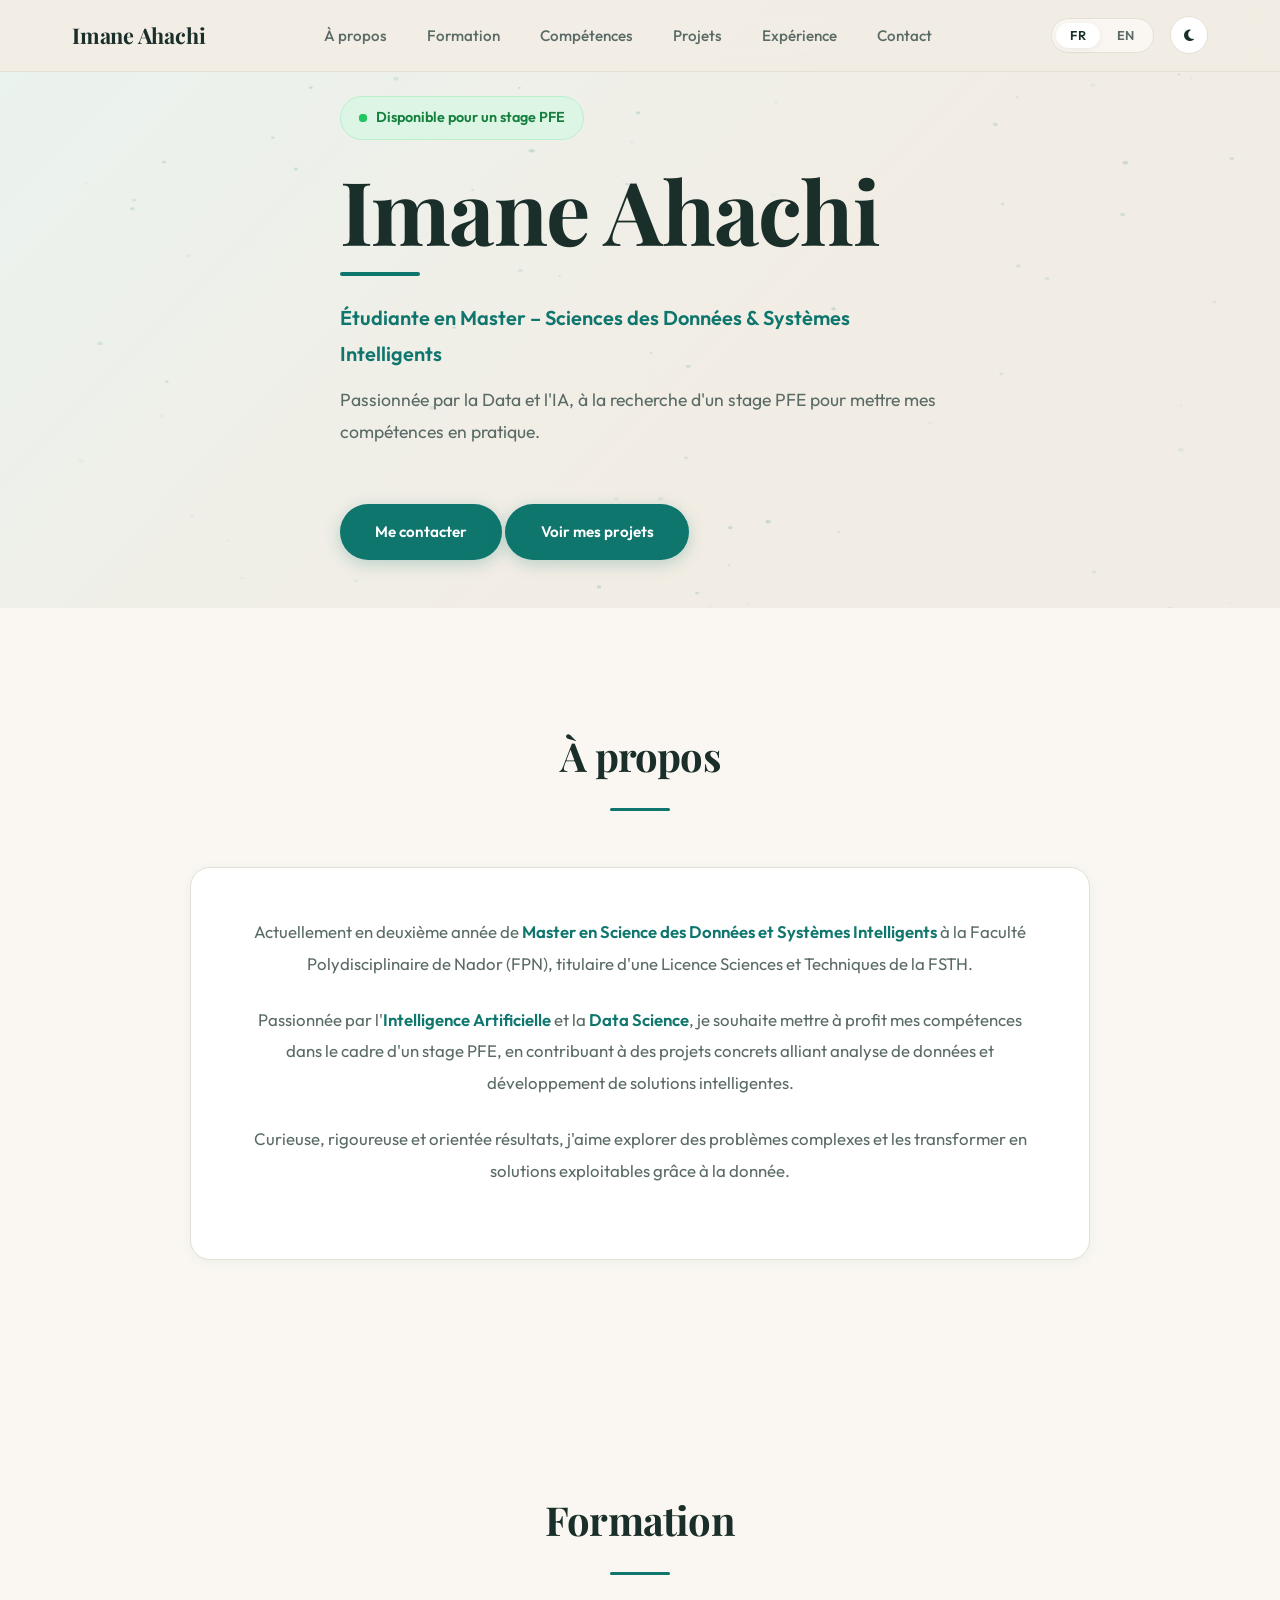
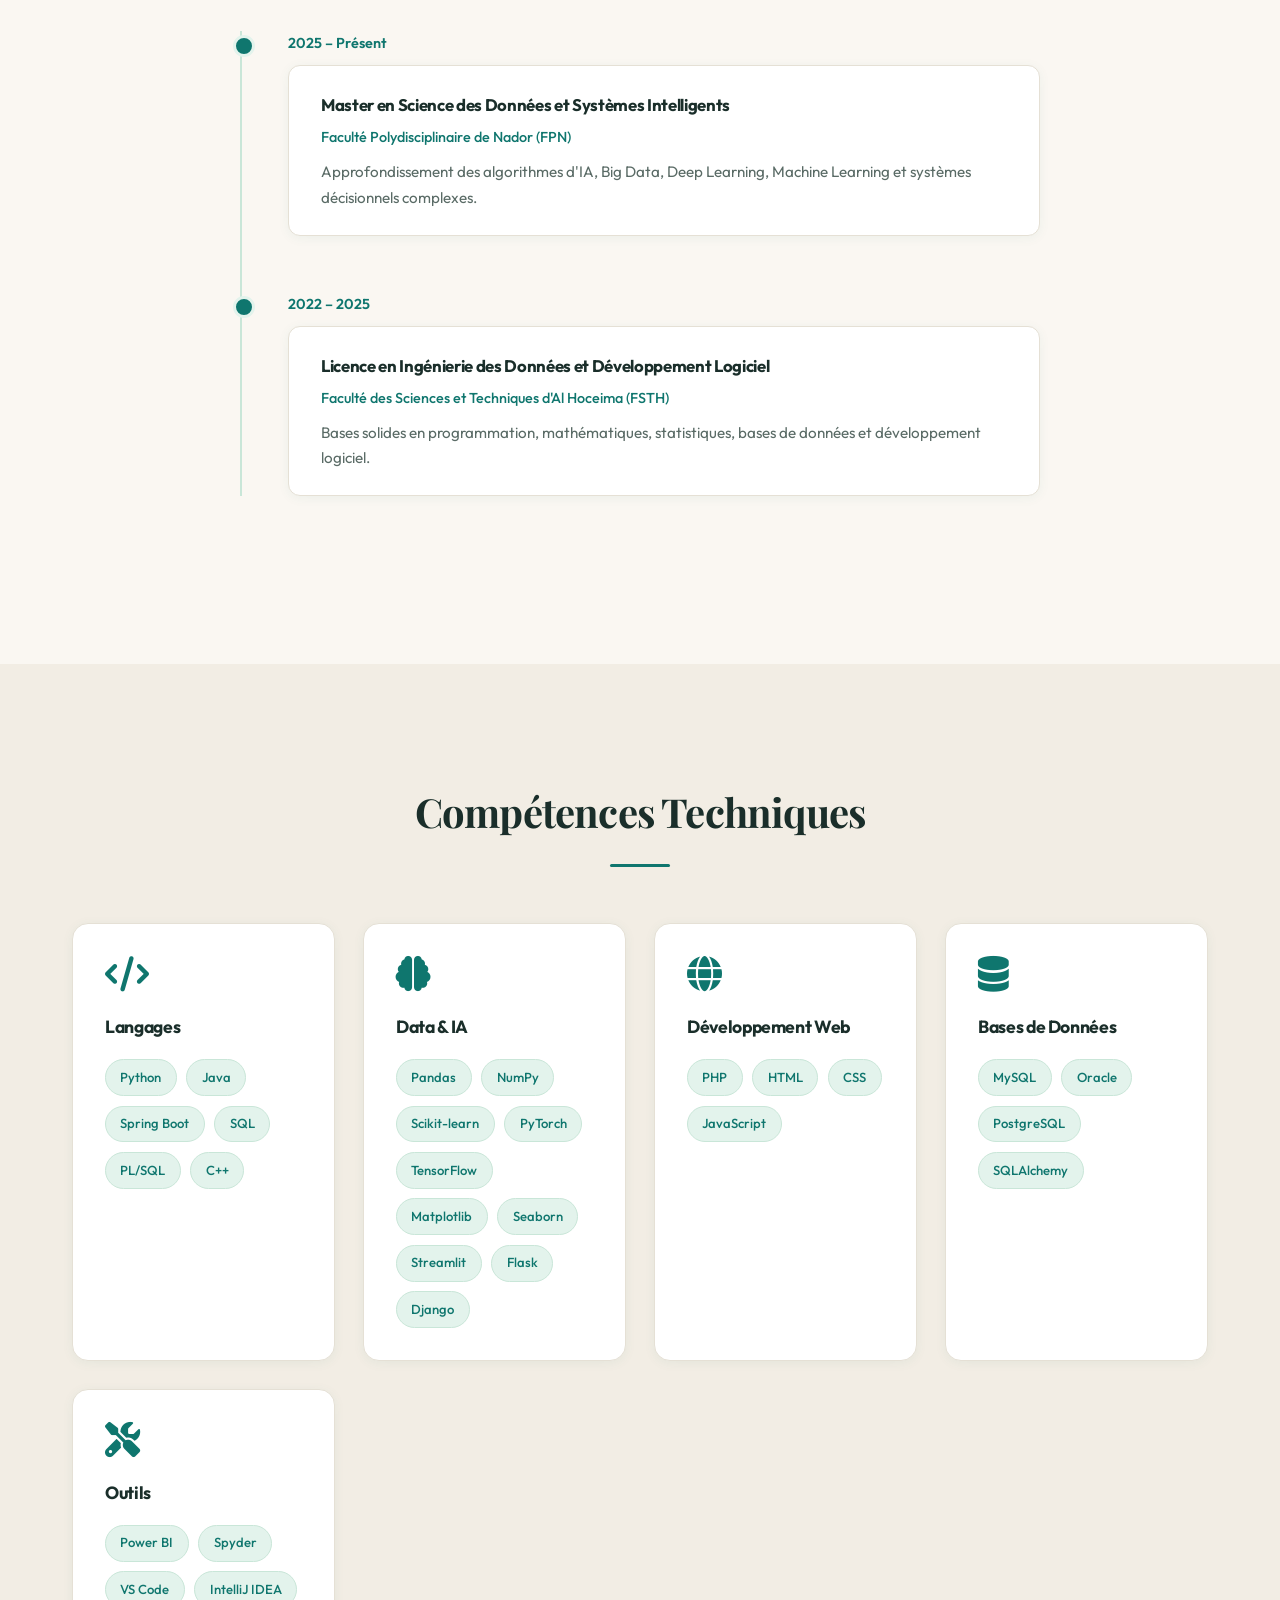
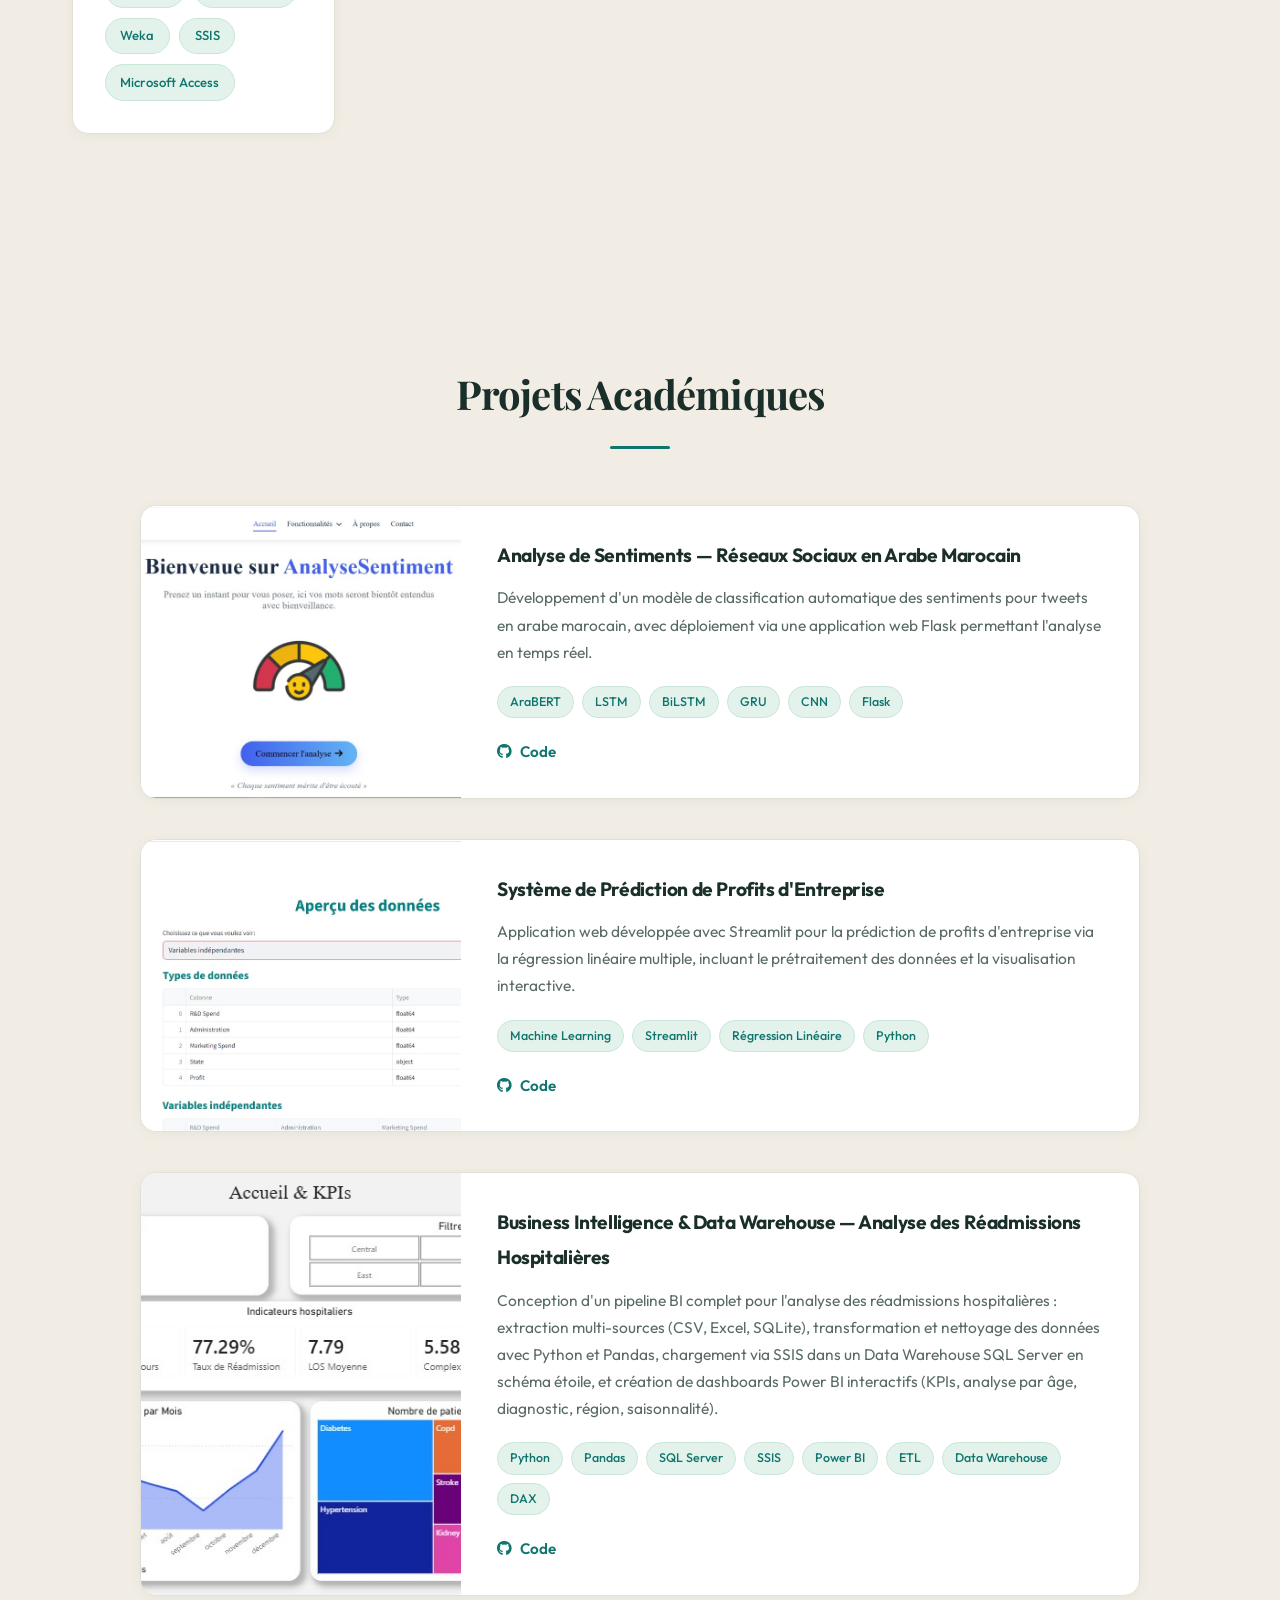
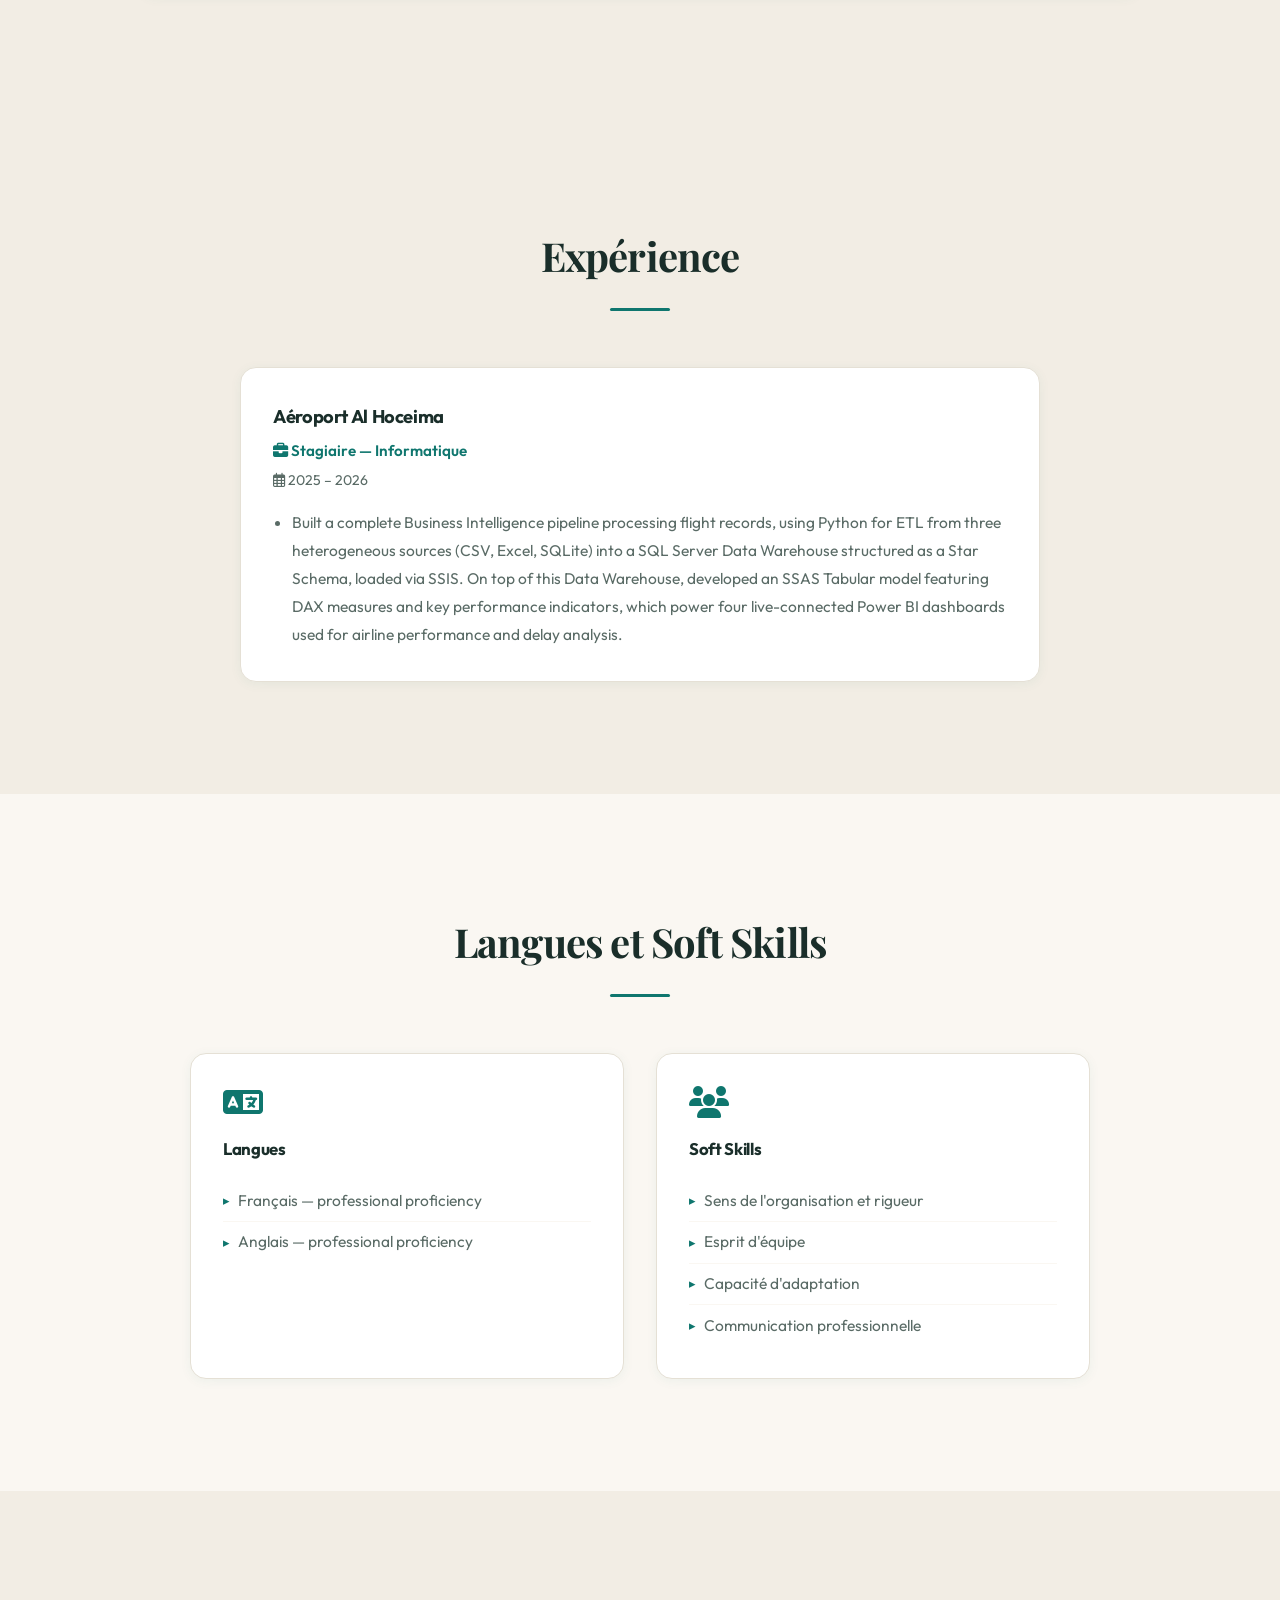
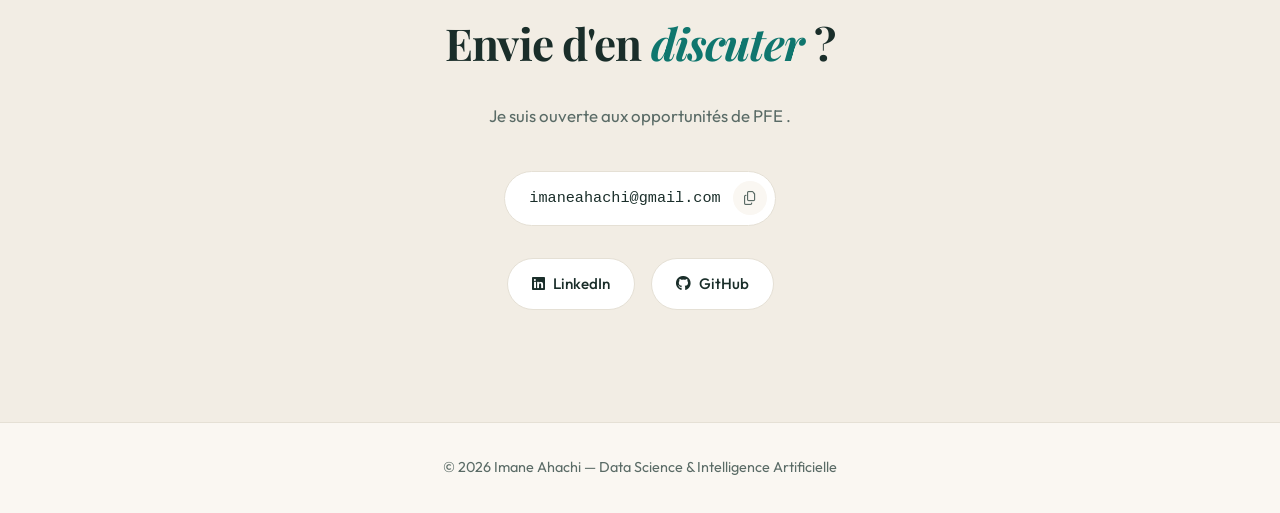
==== commit 5414361e: "Revamp index.html for portfolio update Updated the portfolio page with new content and structure, in" ====
--- a/index.html
+++ b/index.html
@@ -1,392 +1,392 @@
-<!DOCTYPE html>
-<html lang="fr">
-<head>
-    <meta charset="UTF-8">
-    <meta name="viewport" content="width=device-width, initial-scale=1.0">
-    <title>Imane Ahachi | Data Science & Intelligence Artificielle</title>
-    <meta name="description" content="Portfolio d'Imane Ahachi — Étudiante en Master Data Science et Systèmes Intelligents. Projets, compétences et parcours académique.">
-    
-    <!-- Fonts -->
-    <link rel="preconnect" href="https://fonts.googleapis.com">
-    <link rel="preconnect" href="https://fonts.gstatic.com" crossorigin>
-    <link href="https://fonts.googleapis.com/css2?family=Outfit:wght@300;400;500;600;700;800&family=Playfair+Display:ital,wght@0,600;0,700;1,600&display=swap" rel="stylesheet">
-    
-    <!-- Icons -->
-    <link rel="stylesheet" href="https://cdnjs.cloudflare.com/ajax/libs/font-awesome/6.4.0/css/all.min.css">
-    
-    <!-- Custom CSS -->
-    <link rel="stylesheet" href="style.css">
-</head>
-<body>
-
-    <!-- Navigation -->
-<nav id="navbar">
-    <div class="container nav-content">
-        <a href="#home" class="nav-brand">Imane Ahachi</a>
-
-        <button class="mobile-nav-toggle" aria-label="Menu Toggle">
-            <i class="fas fa-bars"></i>
-        </button>
-
-        <div class="nav-links">
-            <a href="#about">À propos</a>
-            <a href="#academic">Formation</a>
-            <a href="#skills">Compétences</a>
-            <a href="#projects">Projets</a>
-            <!-- <a href="#experience">certification</a> -->
-
-            <a href="#experience">Expérience</a>
-            <a href="#contact">Contact</a>
-        </div>
-
-        <div class="nav-actions">
-            <!-- Language Switch -->
-            <div class="lang-switch" role="group" aria-label="Changer de langue">
-                <a href="index.html" class="lang-btn active" lang="fr">FR</a>
-                <a href="portfolio-en.html" class="lang-btn" lang="en">EN</a>
-            </div>
-
-            <!-- Theme Toggle -->
-            <button class="theme-toggle" aria-label="Basculer le mode sombre">
-                <i class="fas fa-moon"></i>
-            </button>
-        </div>
-    </div>
-</nav>
-
-    <!-- Hero Section -->
-    <section id="home" class="hero">
-        <canvas id="hero-canvas" class="hero-canvas"></canvas>
-        <div class="container hero-content">
-            <div class="availability-badge reveal">
-                <span class="pulse-dot"></span>
-                Disponible pour un stage PFE 
-            </div>
-            <h1 class="reveal">Imane Ahachi</h1>
-            <p class="hero-subtitle reveal">Étudiante en Master – Sciences des Données &amp; Systèmes Intelligents </p>
-            <p class="reveal">Passionnée par la Data et l'IA, à la recherche d'un stage PFE pour mettre mes compétences en pratique.</p>
-            <!-- <div class="hero-contact-info reveal">
-                <a href="mailto:imanahachi14@gmail.com"><i class="fas fa-envelope"></i> imanahachi14@gmail.com</a>
-                <a href="https://www.linkedin.com/in/imane-ahachi-a26218288/" target="_blank" rel="noopener noreferrer"><i class="fab fa-linkedin"></i> LinkedIn</a>
-                <a href="https://github.com/imaneahachi" target="_blank" rel="noopener noreferrer"><i class="fab fa-github"></i> GitHub</a>
-            </div> -->
-            <div class="hero-buttons reveal">
-                <a class="btn btn--primary" href="#contact">Me contacter</a>
-                <a class="btn btn--primary" href="#projects">Voir mes projets</a>
-            </div>
-
-        </div>
-        </div>
-        <div>
-           
-    </section>
-
-    <!-- About Section -->
-    <section id="about" class="about">
-        <div class="container">
-            <div class="section-title reveal">
-                <h2>À propos</h2>
-                <div class="underline"></div>
-            </div>
-            <div class="about-card reveal">
-                <p>Actuellement en deuxième année de <strong>Master en Science des Données et Systèmes Intelligents</strong> à la Faculté Polydisciplinaire de Nador (FPN), titulaire d'une Licence Sciences et Techniques de la FSTH.</p>
-                <p>Passionnée par l'<strong>Intelligence Artificielle</strong> et la <strong>Data Science</strong>, je souhaite mettre à profit mes compétences dans le cadre d'un stage PFE, en contribuant à des projets concrets alliant analyse de données et développement de solutions intelligentes.</p>
-                <p>Curieuse, rigoureuse et orientée résultats, j'aime explorer des problèmes complexes et les transformer en solutions exploitables grâce à la donnée.</p>
-            </div>
-        </div>
-    </section>
-
-    <!-- Academic Background -->
-    <section id="academic" class="academic">
-        <div class="container">
-            <div class="section-title reveal">
-                <h2>Formation</h2>
-                <div class="underline"></div>
-            </div>
-
-            <div class="timeline">
-                <div class="timeline-item reveal">
-                    <span class="timeline-date">2025 – Présent</span>
-                    <div class="timeline-content">
-                        <h3>Master en Science des Données et Systèmes Intelligents</h3>
-                        <span class="timeline-institution">Faculté Polydisciplinaire de Nador (FPN)</span>
-                        <p>Approfondissement des algorithmes d'IA, Big Data, Deep Learning, Machine Learning et systèmes décisionnels complexes.</p>
-                    </div>
-                </div>
-
-                <div class="timeline-item reveal">
-                    <span class="timeline-date">2022 – 2025</span>
-                    <div class="timeline-content">
-                        <h3>Licence en Ingénierie des Données et Développement Logiciel</h3>
-                        <span class="timeline-institution">Faculté des Sciences et Techniques d'Al Hoceima (FSTH)</span>
-                        <p>Bases solides en programmation, mathématiques, statistiques, bases de données et développement logiciel.</p>
-                    </div>
-                </div>
-            </div>
-        </div>
-    </section>
-
-
-
-    <!-- Skills Section -->
-    <section id="skills" class="skills">
-        <div class="container">
-            <div class="section-title reveal">
-                <h2>Compétences Techniques</h2>
-                <div class="underline"></div>
-            </div>
-
-            <div class="skills-grid">
-                <!-- Langages de programmation -->
-                <div class="skill-card reveal">
-                    <i class="fas fa-code"></i>
-                    <h3>Langages</h3>
-                    <div class="skill-tags">
-                        <span class="skill-tag">Python</span>
-                        <span class="skill-tag">Java</span>
-                        <span class="skill-tag">Spring Boot</span>
-                        <span class="skill-tag">SQL</span>
-                        <span class="skill-tag">PL/SQL</span>
-                        <span class="skill-tag">C++</span>
-
-                    </div>
-                </div>
-
-
-                <!-- Data & IA -->
-                <div class="skill-card reveal">
-                    <i class="fas fa-brain"></i>
-                    <h3>Data &amp; IA</h3>
-                    <div class="skill-tags">
-                        <span class="skill-tag">Pandas</span>
-                        <span class="skill-tag">NumPy</span>
-                        <span class="skill-tag">Scikit-learn</span>
-                        <span class="skill-tag">PyTorch</span>
-                        <span class="skill-tag">TensorFlow</span>
-                        <span class="skill-tag">Matplotlib</span>
-                        <span class="skill-tag">Seaborn</span>
-                        <span class="skill-tag">Streamlit</span>
-                        <span class="skill-tag">Flask</span>
-                        <span class="skill-tag">Django</span>
-                    </div>
-                </div>
-
-                <!-- Développement Web -->
-                <div class="skill-card reveal">
-                    <i class="fas fa-globe"></i>
-                    <h3>Développement Web</h3>
-                    <div class="skill-tags">
-                        <span class="skill-tag">PHP</span>
-                        <span class="skill-tag">HTML</span>
-                        <span class="skill-tag">CSS</span>
-                        <span class="skill-tag">JavaScript</span>
-                    </div>
-                </div>
-
-                <!-- Bases de données -->
-                <div class="skill-card reveal">
-                    <i class="fas fa-database"></i>
-                    <h3>Bases de Données</h3>
-                    <div class="skill-tags">
-                        <span class="skill-tag">MySQL</span>
-                        <span class="skill-tag">Oracle</span>
-                        <span class="skill-tag">PostgreSQL</span>
-                        <span class="skill-tag">SQLAlchemy</span>
-                    </div>
-                </div>
-                
-                <!-- Outils -->
-                <div class="skill-card reveal">
-                    <i class="fas fa-tools"></i>
-                    <h3>Outils</h3>
-                    <div class="skill-tags">
-                        <span class="skill-tag">Power BI</span>
-                        <span class="skill-tag">Spyder</span>
-                        <span class="skill-tag">VS Code</span>
-                        <span class="skill-tag">IntelliJ IDEA</span>
-                        <span class="skill-tag">Weka</span>
-                        <span class="skill-tag">SSIS</span>
-                        <span class="skill-tag">Microsoft Access</span>
-                    </div>
-                </div>
-            </div>
-        </div>
-    </section>
-
-
-    <!-- Projects Section -->
-    <section id="projects" class="projects">
-        <div class="container">
-            <div class="section-title reveal">
-                <h2>Projets Académiques</h2>
-                <div class="underline"></div>
-            </div>
-
-            <div class="projects-grid">
-                <!-- Project 1 -->
-                <div class="project-card reveal">
-                    <div class="project-image" id="project1-img"></div>
-                    <div class="project-info">
-                        <h3>Analyse de Sentiments — Réseaux Sociaux en Arabe Marocain</h3>
-                        <p>Développement d'un modèle de classification automatique des sentiments pour tweets en arabe marocain, avec déploiement via une application web Flask permettant l'analyse en temps réel.</p>
-                        <div class="project-tech">
-                            <span>AraBERT</span>
-                            <span>LSTM</span>
-                            <span>BiLSTM</span>
-                            <span>GRU</span>
-                            <span>CNN</span>
-                            <span>Flask</span>
-                        </div>
-                        <div class="project-links">
-                            <a href="https://github.com/imaneahachi/PFE-NLP-DARIJA-SENTIMENT-ANALYSIS" 
-                            target="_blank" 
-                            rel="noopener noreferrer" 
-                            class="project-link">
-                                <i class="fab fa-github"></i> Code
-                            </a>
-                            <!-- <a href="#" class="project-link"><i class="fas fa-external-link-alt"></i> Demo</a> -->
-                        </div>
-                    </div>
-                </div>
-
-                <!-- Project 2 -->
-                <div class="project-card reveal">
-                    <div class="project-image" id="project2-img"></div>
-                    <div class="project-info">
-                        <h3>Système de Prédiction de Profits d'Entreprise</h3>
-                        <p>Application web développée avec Streamlit pour la prédiction de profits d'entreprise via la régression linéaire multiple, incluant le prétraitement des données et la visualisation interactive.</p>
-                        <div class="project-tech">
-                            <span>Machine Learning</span>
-                            <span>Streamlit</span>
-                            <span>Régression Linéaire</span>
-                            <span>Python</span>
-                        </div>
-                        <div class="project-links">
-                            <a href="https://github.com/imaneahachi/profit-prediction-app" target="_blank" rel="noopener noreferrer" class="project-link">
-                                <i class="fab fa-github"></i> Code
-                            </a>
-                            <!-- <a href="#" class="project-link"><i class="fas fa-external-link-alt"></i> Demo</a> -->
-                        </div>
-                    </div>
-                </div>
-
-                <!-- Project 3 -->
-                <div class="project-card reveal">
-                    <div class="project-image" id="project3-img"></div>
-                    <div class="project-info">
-                        <h3>Business Intelligence &amp; Data Warehouse — Analyse des Réadmissions Hospitalières</h3>
-                        <p>Conception d'un pipeline BI complet pour l'analyse des réadmissions hospitalières : extraction multi-sources (CSV, Excel, SQLite), transformation et nettoyage des données avec Python et Pandas, chargement via SSIS dans un Data Warehouse SQL Server en schéma étoile, et création de dashboards Power BI interactifs (KPIs, analyse par âge, diagnostic, région, saisonnalité).</p>
-                        <div class="project-tech">
-                            <span>Python</span>
-                            <span>Pandas</span>
-                            <span>SQL Server</span>
-                            <span>SSIS</span>
-                            <span>Power BI</span>
-                            <span>ETL</span>
-                            <span>Data Warehouse</span>
-                            <span>DAX</span>
-                        </div>
-                        <div class="project-links">
-                            <a href="https://github.com/imaneahachi/Hospital-BI-Readmission" target="_blank" rel="noopener noreferrer" class="project-link">
-                                <i class="fab fa-github"></i> Code
-                            </a>
-                            <!-- <a href="#" class="project-link"><i class="fas fa-external-link-alt"></i> Demo</a> -->
-                        </div>
-                    </div>
-                </div>
-            </div>
-        </div>
-    </section>
-
-
-
-
-    
-    <!-- Experience Section -->
-    <section id="experience" class="experience">
-        <div class="container">
-            <div class="section-title reveal">
-                <h2>Expérience</h2>
-                <div class="underline"></div>
-            </div>
-
-            <div class="experience-card reveal">
-                <h3>Aéroport Al Hoceima</h3>
-                <span class="exp-role"><i class="fas fa-briefcase"></i> Stagiaire — Informatique</span>
-                <span class="exp-date"><i class="far fa-calendar-alt"></i> 2025 – 2026</span>
-                <ul>
-                    <li>Built a complete Business Intelligence pipeline processing flight records, using Python for ETL from three heterogeneous sources (CSV, Excel, SQLite) into a SQL Server Data Warehouse structured as a Star Schema, loaded via SSIS. On top of this Data Warehouse, developed an SSAS Tabular model featuring DAX measures and key performance indicators, which power four live-connected Power BI dashboards used for airline performance and delay analysis.</li>
-                    
-                </ul>
-            </div>
-        </div>
-    </section>
-
-
-    <!-- Languages & Soft Skills Section -->
-    <section id="languages" class="languages">
-        <div class="container">
-            <div class="section-title reveal">
-                <h2>Langues et Soft Skills</h2>
-                <div class="underline"></div>
-            </div>
-
-            <div class="lang-skills-grid">
-                <div class="lang-card reveal">
-                    <i class="fas fa-language"></i>
-                    <h3>Langues</h3>
-                    <ul>
-                        <li>Français — professional proficiency</li>
-                        <li>Anglais — professional proficiency</li>
-                    </ul>
-                </div>
-
-                <div class="lang-card reveal">
-                    <i class="fas fa-users"></i>
-                    <h3>Soft Skills</h3>
-                    <ul>
-                        <li>Sens de l'organisation et rigueur</li>
-                        <li>Esprit d'équipe</li>
-                        <li>Capacité d'adaptation</li>
-                        <li>Communication professionnelle</li>
-                    </ul>
-                </div>
-            </div>
-        </div>
-    </section>
-
-    <!-- Contact Section -->
-    <section id="contact" class="contact-v2">
-        <div class="container reveal">
-            <!-- <div class="contact-label"><span class="contact-dash"></span>CONTACT</div> -->
-            <h2 class="contact-title">Envie d'en <span class="highlight">discuter</span> ?</h2>
-            <p class="contact-subtitle">Je suis ouverte aux opportunités de PFE  .</p>
-
-            <div class="email-pill">
-                <span id="contact-email">imaneahachi@gmail.com</span>
-                <button class="copy-btn" onclick="copyEmail()" aria-label="Copier l'email">
-                    <i class="fa-regular fa-copy"></i>
-                </button>
-            </div>
-
-            <div class="contact-links">
-                <a href="https://www.linkedin.com/in/imane-ahachi-a26218288/" target="_blank" rel="noopener noreferrer" class="contact-pill">
-                    <i class="fab fa-linkedin"></i> LinkedIn
-                </a>
-                <a href="https://github.com/imaneahachi" target="_blank" rel="noopener noreferrer" class="contact-pill">
-                    <i class="fab fa-github"></i> GitHub
-                </a>
-            </div>
-        </div>
-    </section>
-
-    <footer>
-        <div class="container" style="padding: 2rem 0; text-align: center; color: var(--text-dim); font-size: 0.9rem;">
-            <p>&copy; 2026 Imane Ahachi — Data Science &amp; Intelligence Artificielle</p>
-        </div>
-    </footer>
-
-    <!-- Scripts -->
-    <script src="script.js"></script>
-</body>
-</html>+<!DOCTYPE html>
+<html lang="fr">
+<head>
+    <meta charset="UTF-8">
+    <meta name="viewport" content="width=device-width, initial-scale=1.0">
+    <title>Imane Ahachi | Data Science & Intelligence Artificielle</title>
+    <meta name="description" content="Portfolio d'Imane Ahachi — Étudiante en Master Data Science et Systèmes Intelligents. Projets, compétences et parcours académique.">
+    
+    <!-- Fonts -->
+    <link rel="preconnect" href="https://fonts.googleapis.com">
+    <link rel="preconnect" href="https://fonts.gstatic.com" crossorigin>
+    <link href="https://fonts.googleapis.com/css2?family=Outfit:wght@300;400;500;600;700;800&family=Playfair+Display:ital,wght@0,600;0,700;1,600&display=swap" rel="stylesheet">
+    
+    <!-- Icons -->
+    <link rel="stylesheet" href="https://cdnjs.cloudflare.com/ajax/libs/font-awesome/6.4.0/css/all.min.css">
+    
+    <!-- Custom CSS -->
+    <link rel="stylesheet" href="style.css">
+</head>
+<body>
+
+    <!-- Navigation -->
+<nav id="navbar">
+    <div class="container nav-content">
+        <a href="#home" class="nav-brand">Imane Ahachi</a>
+
+        <button class="mobile-nav-toggle" aria-label="Menu Toggle">
+            <i class="fas fa-bars"></i>
+        </button>
+
+        <div class="nav-links">
+            <a href="#about">À propos</a>
+            <a href="#academic">Formation</a>
+            <a href="#skills">Compétences</a>
+            <a href="#projects">Projets</a>
+            <!-- <a href="#experience">certification</a> -->
+
+            <a href="#experience">Expérience</a>
+            <a href="#contact">Contact</a>
+        </div>
+
+        <div class="nav-actions">
+            <!-- Language Switch -->
+            <div class="lang-switch" role="group" aria-label="Changer de langue">
+                <a href="index.html" class="lang-btn active" lang="fr">FR</a>
+                <a href="portfolio-en.html" class="lang-btn" lang="en">EN</a>
+            </div>
+
+            <!-- Theme Toggle -->
+            <button class="theme-toggle" aria-label="Basculer le mode sombre">
+                <i class="fas fa-moon"></i>
+            </button>
+        </div>
+    </div>
+</nav>
+
+    <!-- Hero Section -->
+    <section id="home" class="hero">
+        <canvas id="hero-canvas" class="hero-canvas"></canvas>
+        <div class="container hero-content">
+            <div class="availability-badge reveal">
+                <span class="pulse-dot"></span>
+                Disponible pour un stage PFE 
+            </div>
+            <h1 class="reveal">Imane Ahachi</h1>
+            <p class="hero-subtitle reveal">Étudiante en Master – Sciences des Données &amp; Systèmes Intelligents </p>
+            <p class="reveal">Passionnée par la Data et l'IA, à la recherche d'un stage PFE pour mettre mes compétences en pratique.</p>
+            <!-- <div class="hero-contact-info reveal">
+                <a href="mailto:imanahachi14@gmail.com"><i class="fas fa-envelope"></i> imanahachi14@gmail.com</a>
+                <a href="https://www.linkedin.com/in/imane-ahachi-a26218288/" target="_blank" rel="noopener noreferrer"><i class="fab fa-linkedin"></i> LinkedIn</a>
+                <a href="https://github.com/imaneahachi" target="_blank" rel="noopener noreferrer"><i class="fab fa-github"></i> GitHub</a>
+            </div> -->
+            <div class="hero-buttons reveal">
+                <a class="btn btn--primary" href="#contact">Me contacter</a>
+                <a class="btn btn--primary" href="#projects">Voir mes projets</a>
+            </div>
+
+        </div>
+        </div>
+        <div>
+           
+    </section>
+
+    <!-- About Section -->
+    <section id="about" class="about">
+        <div class="container">
+            <div class="section-title reveal">
+                <h2>À propos</h2>
+                <div class="underline"></div>
+            </div>
+            <div class="about-card reveal">
+                <p>Actuellement en deuxième année de <strong>Master en Science des Données et Systèmes Intelligents</strong> à la Faculté Polydisciplinaire de Nador (FPN), titulaire d'une Licence Sciences et Techniques de la FSTH.</p>
+                <p>Passionnée par l'<strong>Intelligence Artificielle</strong> et la <strong>Data Science</strong>, je souhaite mettre à profit mes compétences dans le cadre d'un stage PFE, en contribuant à des projets concrets alliant analyse de données et développement de solutions intelligentes.</p>
+                <p>Curieuse, rigoureuse et orientée résultats, j'aime explorer des problèmes complexes et les transformer en solutions exploitables grâce à la donnée.</p>
+            </div>
+        </div>
+    </section>
+
+    <!-- Academic Background -->
+    <section id="academic" class="academic">
+        <div class="container">
+            <div class="section-title reveal">
+                <h2>Formation</h2>
+                <div class="underline"></div>
+            </div>
+
+            <div class="timeline">
+                <div class="timeline-item reveal">
+                    <span class="timeline-date">2025 – Présent</span>
+                    <div class="timeline-content">
+                        <h3>Master en Science des Données et Systèmes Intelligents</h3>
+                        <span class="timeline-institution">Faculté Polydisciplinaire de Nador (FPN)</span>
+                        <p>Approfondissement des algorithmes d'IA, Big Data, Deep Learning, Machine Learning et systèmes décisionnels complexes.</p>
+                    </div>
+                </div>
+
+                <div class="timeline-item reveal">
+                    <span class="timeline-date">2022 – 2025</span>
+                    <div class="timeline-content">
+                        <h3>Licence en Ingénierie des Données et Développement Logiciel</h3>
+                        <span class="timeline-institution">Faculté des Sciences et Techniques d'Al Hoceima (FSTH)</span>
+                        <p>Bases solides en programmation, mathématiques, statistiques, bases de données et développement logiciel.</p>
+                    </div>
+                </div>
+            </div>
+        </div>
+    </section>
+
+
+
+    <!-- Skills Section -->
+    <section id="skills" class="skills">
+        <div class="container">
+            <div class="section-title reveal">
+                <h2>Compétences Techniques</h2>
+                <div class="underline"></div>
+            </div>
+
+            <div class="skills-grid">
+                <!-- Langages de programmation -->
+                <div class="skill-card reveal">
+                    <i class="fas fa-code"></i>
+                    <h3>Langages</h3>
+                    <div class="skill-tags">
+                        <span class="skill-tag">Python</span>
+                        <span class="skill-tag">Java</span>
+                        <span class="skill-tag">Spring Boot</span>
+                        <span class="skill-tag">SQL</span>
+                        <span class="skill-tag">PL/SQL</span>
+                        <span class="skill-tag">C++</span>
+
+                    </div>
+                </div>
+
+
+                <!-- Data & IA -->
+                <div class="skill-card reveal">
+                    <i class="fas fa-brain"></i>
+                    <h3>Data &amp; IA</h3>
+                    <div class="skill-tags">
+                        <span class="skill-tag">Pandas</span>
+                        <span class="skill-tag">NumPy</span>
+                        <span class="skill-tag">Scikit-learn</span>
+                        <span class="skill-tag">PyTorch</span>
+                        <span class="skill-tag">TensorFlow</span>
+                        <span class="skill-tag">Matplotlib</span>
+                        <span class="skill-tag">Seaborn</span>
+                        <span class="skill-tag">Streamlit</span>
+                        <span class="skill-tag">Flask</span>
+                        <span class="skill-tag">Django</span>
+                    </div>
+                </div>
+
+                <!-- Développement Web -->
+                <div class="skill-card reveal">
+                    <i class="fas fa-globe"></i>
+                    <h3>Développement Web</h3>
+                    <div class="skill-tags">
+                        <span class="skill-tag">PHP</span>
+                        <span class="skill-tag">HTML</span>
+                        <span class="skill-tag">CSS</span>
+                        <span class="skill-tag">JavaScript</span>
+                    </div>
+                </div>
+
+                <!-- Bases de données -->
+                <div class="skill-card reveal">
+                    <i class="fas fa-database"></i>
+                    <h3>Bases de Données</h3>
+                    <div class="skill-tags">
+                        <span class="skill-tag">MySQL</span>
+                        <span class="skill-tag">Oracle</span>
+                        <span class="skill-tag">PostgreSQL</span>
+                        <span class="skill-tag">SQLAlchemy</span>
+                    </div>
+                </div>
+                
+                <!-- Outils -->
+                <div class="skill-card reveal">
+                    <i class="fas fa-tools"></i>
+                    <h3>Outils</h3>
+                    <div class="skill-tags">
+                        <span class="skill-tag">Power BI</span>
+                        <span class="skill-tag">Spyder</span>
+                        <span class="skill-tag">VS Code</span>
+                        <span class="skill-tag">IntelliJ IDEA</span>
+                        <span class="skill-tag">Weka</span>
+                        <span class="skill-tag">SSIS</span>
+                        <span class="skill-tag">Microsoft Access</span>
+                    </div>
+                </div>
+            </div>
+        </div>
+    </section>
+
+
+    <!-- Projects Section -->
+    <section id="projects" class="projects">
+        <div class="container">
+            <div class="section-title reveal">
+                <h2>Projets Académiques</h2>
+                <div class="underline"></div>
+            </div>
+
+            <div class="projects-grid">
+                <!-- Project 1 -->
+                <div class="project-card reveal">
+                    <div class="project-image" id="project1-img"></div>
+                    <div class="project-info">
+                        <h3>Analyse de Sentiments — Réseaux Sociaux en Arabe Marocain</h3>
+                        <p>Développement d'un modèle de classification automatique des sentiments pour tweets en arabe marocain, avec déploiement via une application web Flask permettant l'analyse en temps réel.</p>
+                        <div class="project-tech">
+                            <span>AraBERT</span>
+                            <span>LSTM</span>
+                            <span>BiLSTM</span>
+                            <span>GRU</span>
+                            <span>CNN</span>
+                            <span>Flask</span>
+                        </div>
+                        <div class="project-links">
+                            <a href="https://github.com/imaneahachi/PFE-NLP-DARIJA-SENTIMENT-ANALYSIS" 
+                            target="_blank" 
+                            rel="noopener noreferrer" 
+                            class="project-link">
+                                <i class="fab fa-github"></i> Code
+                            </a>
+                            <!-- <a href="#" class="project-link"><i class="fas fa-external-link-alt"></i> Demo</a> -->
+                        </div>
+                    </div>
+                </div>
+
+                <!-- Project 2 -->
+                <div class="project-card reveal">
+                    <div class="project-image" id="project2-img"></div>
+                    <div class="project-info">
+                        <h3>Système de Prédiction de Profits d'Entreprise</h3>
+                        <p>Application web développée avec Streamlit pour la prédiction de profits d'entreprise via la régression linéaire multiple, incluant le prétraitement des données et la visualisation interactive.</p>
+                        <div class="project-tech">
+                            <span>Machine Learning</span>
+                            <span>Streamlit</span>
+                            <span>Régression Linéaire</span>
+                            <span>Python</span>
+                        </div>
+                        <div class="project-links">
+                            <a href="https://github.com/imaneahachi/profit-prediction-app" target="_blank" rel="noopener noreferrer" class="project-link">
+                                <i class="fab fa-github"></i> Code
+                            </a>
+                            <!-- <a href="#" class="project-link"><i class="fas fa-external-link-alt"></i> Demo</a> -->
+                        </div>
+                    </div>
+                </div>
+
+                <!-- Project 3 -->
+                <div class="project-card reveal">
+                    <div class="project-image" id="project3-img"></div>
+                    <div class="project-info">
+                        <h3>Business Intelligence &amp; Data Warehouse — Analyse des Réadmissions Hospitalières</h3>
+                        <p>Conception d'un pipeline BI complet pour l'analyse des réadmissions hospitalières : extraction multi-sources (CSV, Excel, SQLite), transformation et nettoyage des données avec Python et Pandas, chargement via SSIS dans un Data Warehouse SQL Server en schéma étoile, et création de dashboards Power BI interactifs (KPIs, analyse par âge, diagnostic, région, saisonnalité).</p>
+                        <div class="project-tech">
+                            <span>Python</span>
+                            <span>Pandas</span>
+                            <span>SQL Server</span>
+                            <span>SSIS</span>
+                            <span>Power BI</span>
+                            <span>ETL</span>
+                            <span>Data Warehouse</span>
+                            <span>DAX</span>
+                        </div>
+                        <div class="project-links">
+                            <a href="https://github.com/imaneahachi/Hospital-BI-Readmission" target="_blank" rel="noopener noreferrer" class="project-link">
+                                <i class="fab fa-github"></i> Code
+                            </a>
+                            <!-- <a href="#" class="project-link"><i class="fas fa-external-link-alt"></i> Demo</a> -->
+                        </div>
+                    </div>
+                </div>
+            </div>
+        </div>
+    </section>
+
+
+
+
+    
+    <!-- Experience Section -->
+    <section id="experience" class="experience">
+        <div class="container">
+            <div class="section-title reveal">
+                <h2>Expérience</h2>
+                <div class="underline"></div>
+            </div>
+
+            <div class="experience-card reveal">
+                <h3>Aéroport Al Hoceima</h3>
+                <span class="exp-role"><i class="fas fa-briefcase"></i> Stagiaire — Informatique</span>
+                <span class="exp-date"><i class="far fa-calendar-alt"></i> 2025 – 2026</span>
+                <ul>
+                    <li>Built a complete Business Intelligence pipeline processing flight records, using Python for ETL from three heterogeneous sources (CSV, Excel, SQLite) into a SQL Server Data Warehouse structured as a Star Schema, loaded via SSIS. On top of this Data Warehouse, developed an SSAS Tabular model featuring DAX measures and key performance indicators, which power four live-connected Power BI dashboards used for airline performance and delay analysis.</li>
+                    
+                </ul>
+            </div>
+        </div>
+    </section>
+
+
+    <!-- Languages & Soft Skills Section -->
+    <section id="languages" class="languages">
+        <div class="container">
+            <div class="section-title reveal">
+                <h2>Langues et Soft Skills</h2>
+                <div class="underline"></div>
+            </div>
+
+            <div class="lang-skills-grid">
+                <div class="lang-card reveal">
+                    <i class="fas fa-language"></i>
+                    <h3>Langues</h3>
+                    <ul>
+                        <li>Français — professional proficiency</li>
+                        <li>Anglais — professional proficiency</li>
+                    </ul>
+                </div>
+
+                <div class="lang-card reveal">
+                    <i class="fas fa-users"></i>
+                    <h3>Soft Skills</h3>
+                    <ul>
+                        <li>Sens de l'organisation et rigueur</li>
+                        <li>Esprit d'équipe</li>
+                        <li>Capacité d'adaptation</li>
+                        <li>Communication professionnelle</li>
+                    </ul>
+                </div>
+            </div>
+        </div>
+    </section>
+
+    <!-- Contact Section -->
+    <section id="contact" class="contact-v2">
+        <div class="container reveal">
+            <!-- <div class="contact-label"><span class="contact-dash"></span>CONTACT</div> -->
+            <h2 class="contact-title">Envie d'en <span class="highlight">discuter</span> ?</h2>
+            <p class="contact-subtitle">Je suis ouverte aux opportunités de PFE  .</p>
+
+            <div class="email-pill">
+                <span id="contact-email">imaneahachi@gmail.com</span>
+                <button class="copy-btn" onclick="copyEmail()" aria-label="Copier l'email">
+                    <i class="fa-regular fa-copy"></i>
+                </button>
+            </div>
+
+            <div class="contact-links">
+                <a href="https://www.linkedin.com/in/imane-ahachi-a26218288/" target="_blank" rel="noopener noreferrer" class="contact-pill">
+                    <i class="fab fa-linkedin"></i> LinkedIn
+                </a>
+                <a href="https://github.com/imaneahachi" target="_blank" rel="noopener noreferrer" class="contact-pill">
+                    <i class="fab fa-github"></i> GitHub
+                </a>
+            </div>
+        </div>
+    </section>
+
+    <footer>
+        <div class="container" style="padding: 2rem 0; text-align: center; color: var(--text-dim); font-size: 0.9rem;">
+            <p>&copy; 2026 Imane Ahachi — Data Science &amp; Intelligence Artificielle</p>
+        </div>
+    </footer>
+
+    <!-- Scripts -->
+    <script src="script.js"></script>
+</body>
+</html>
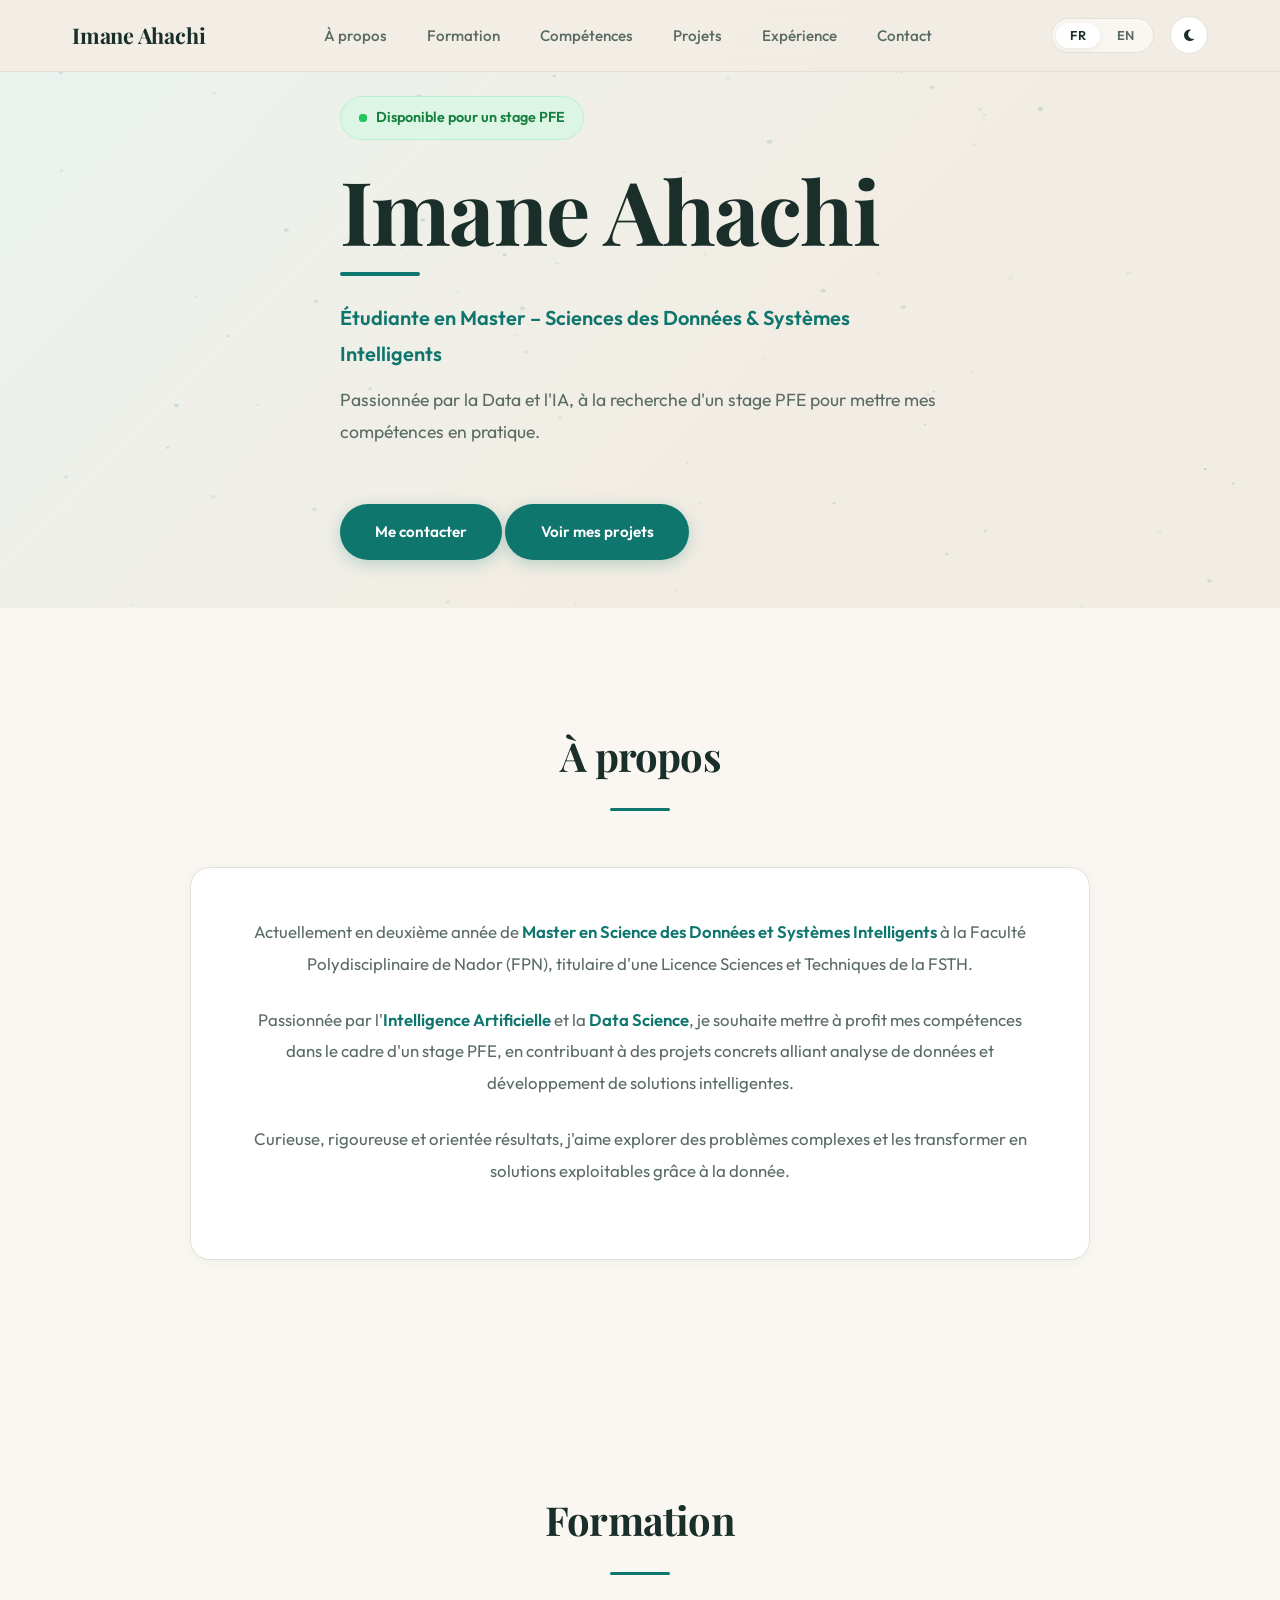
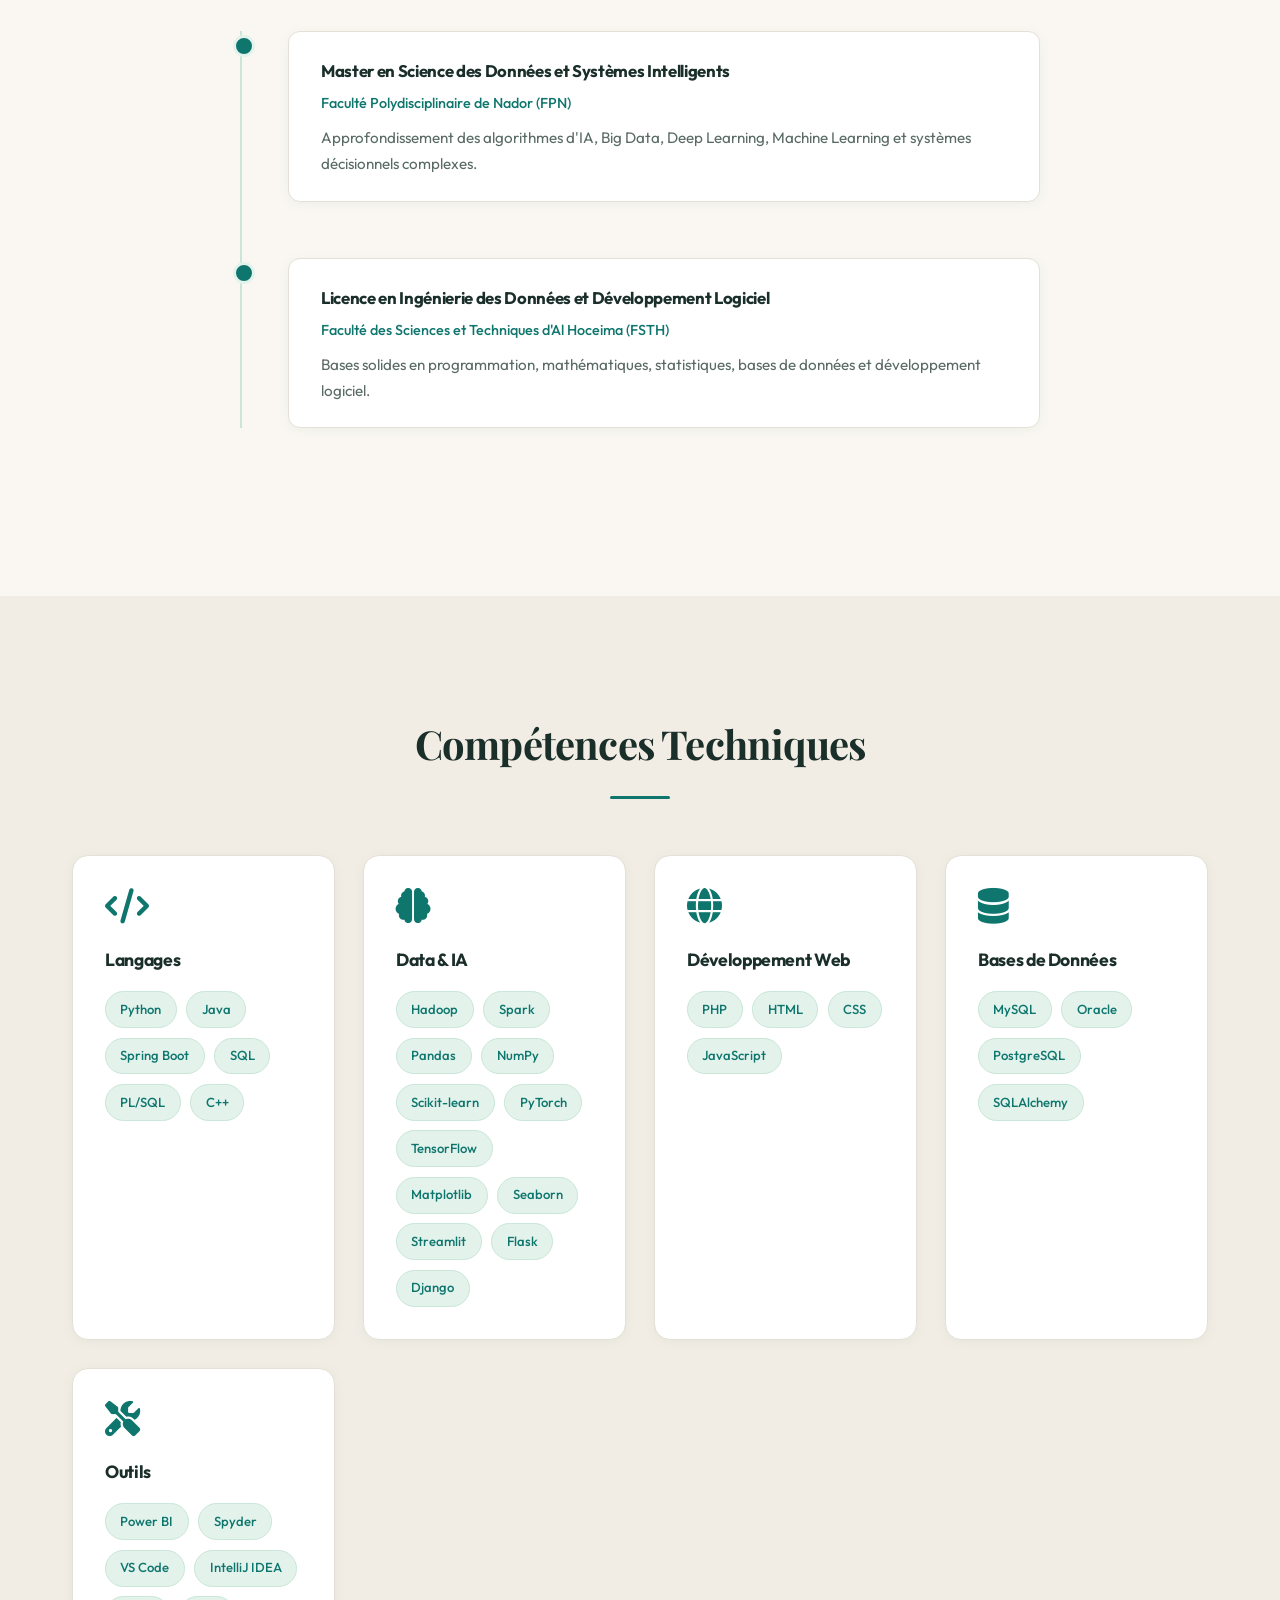
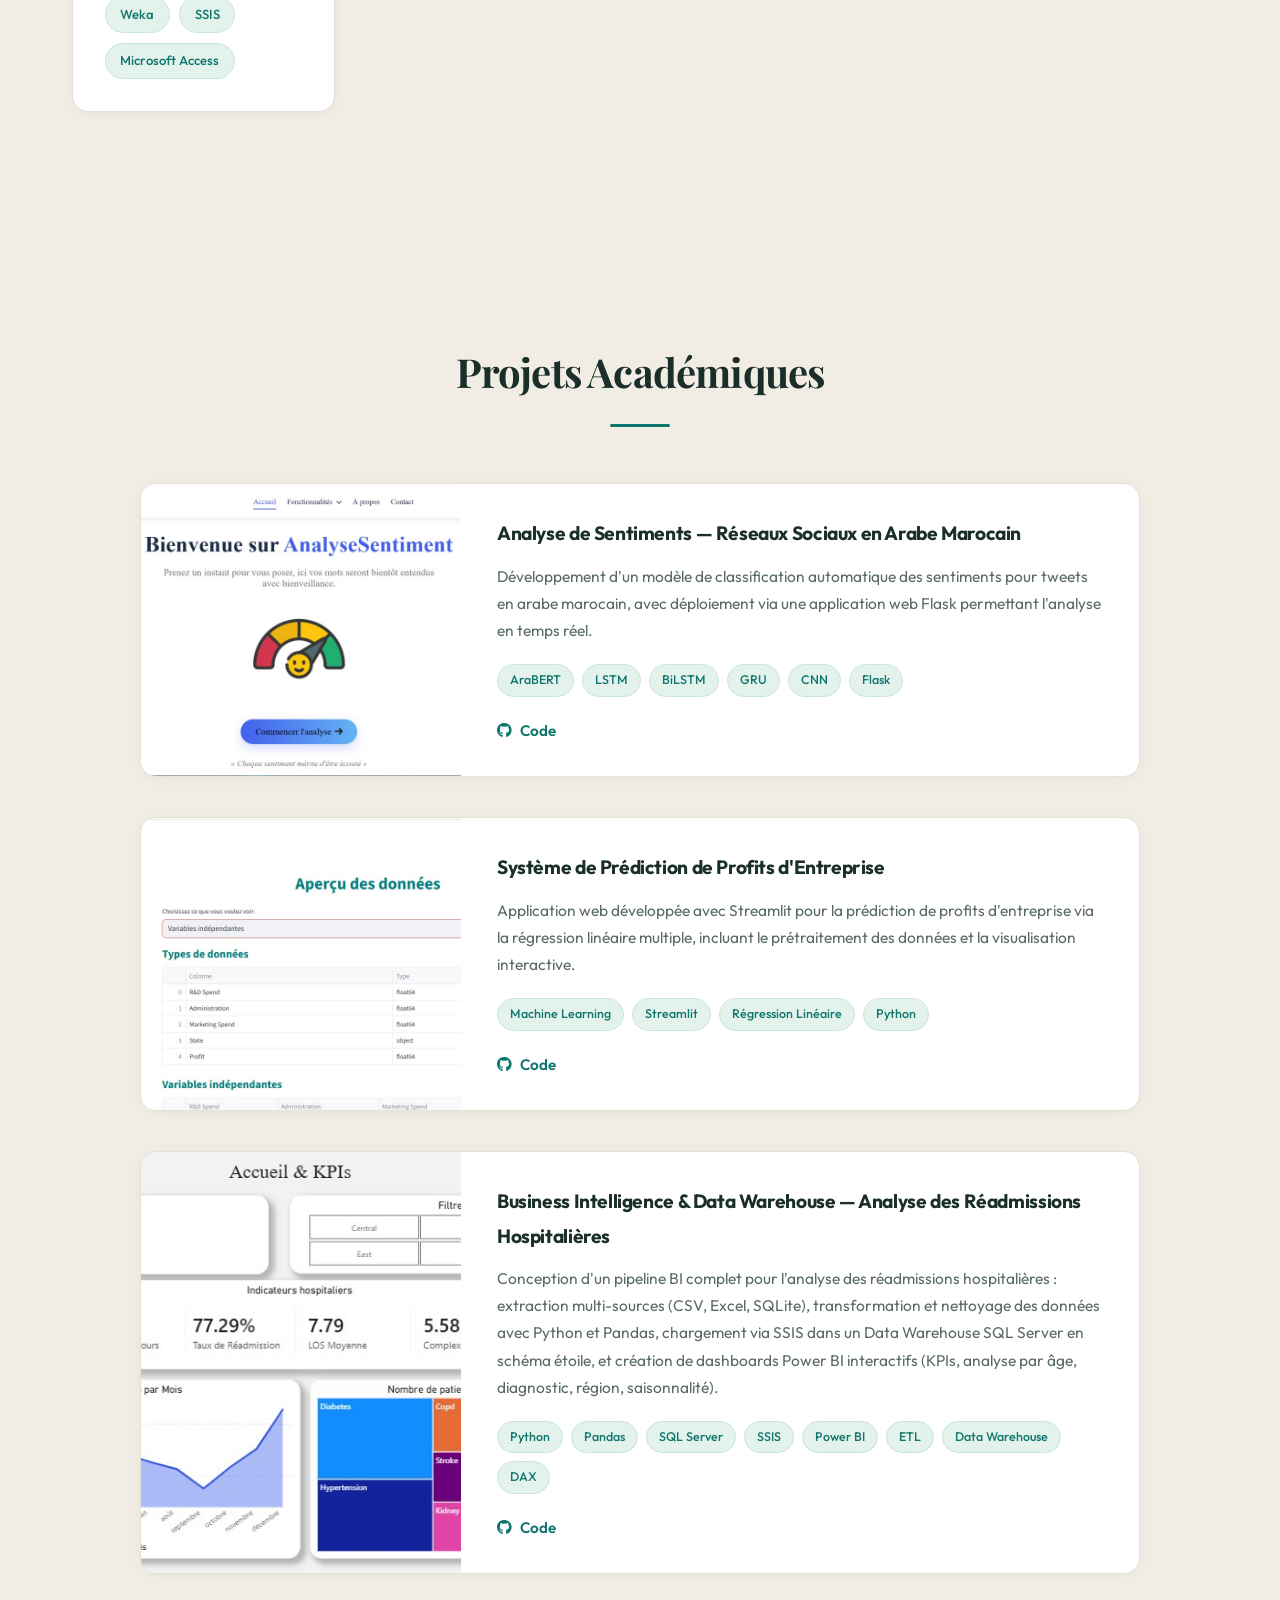
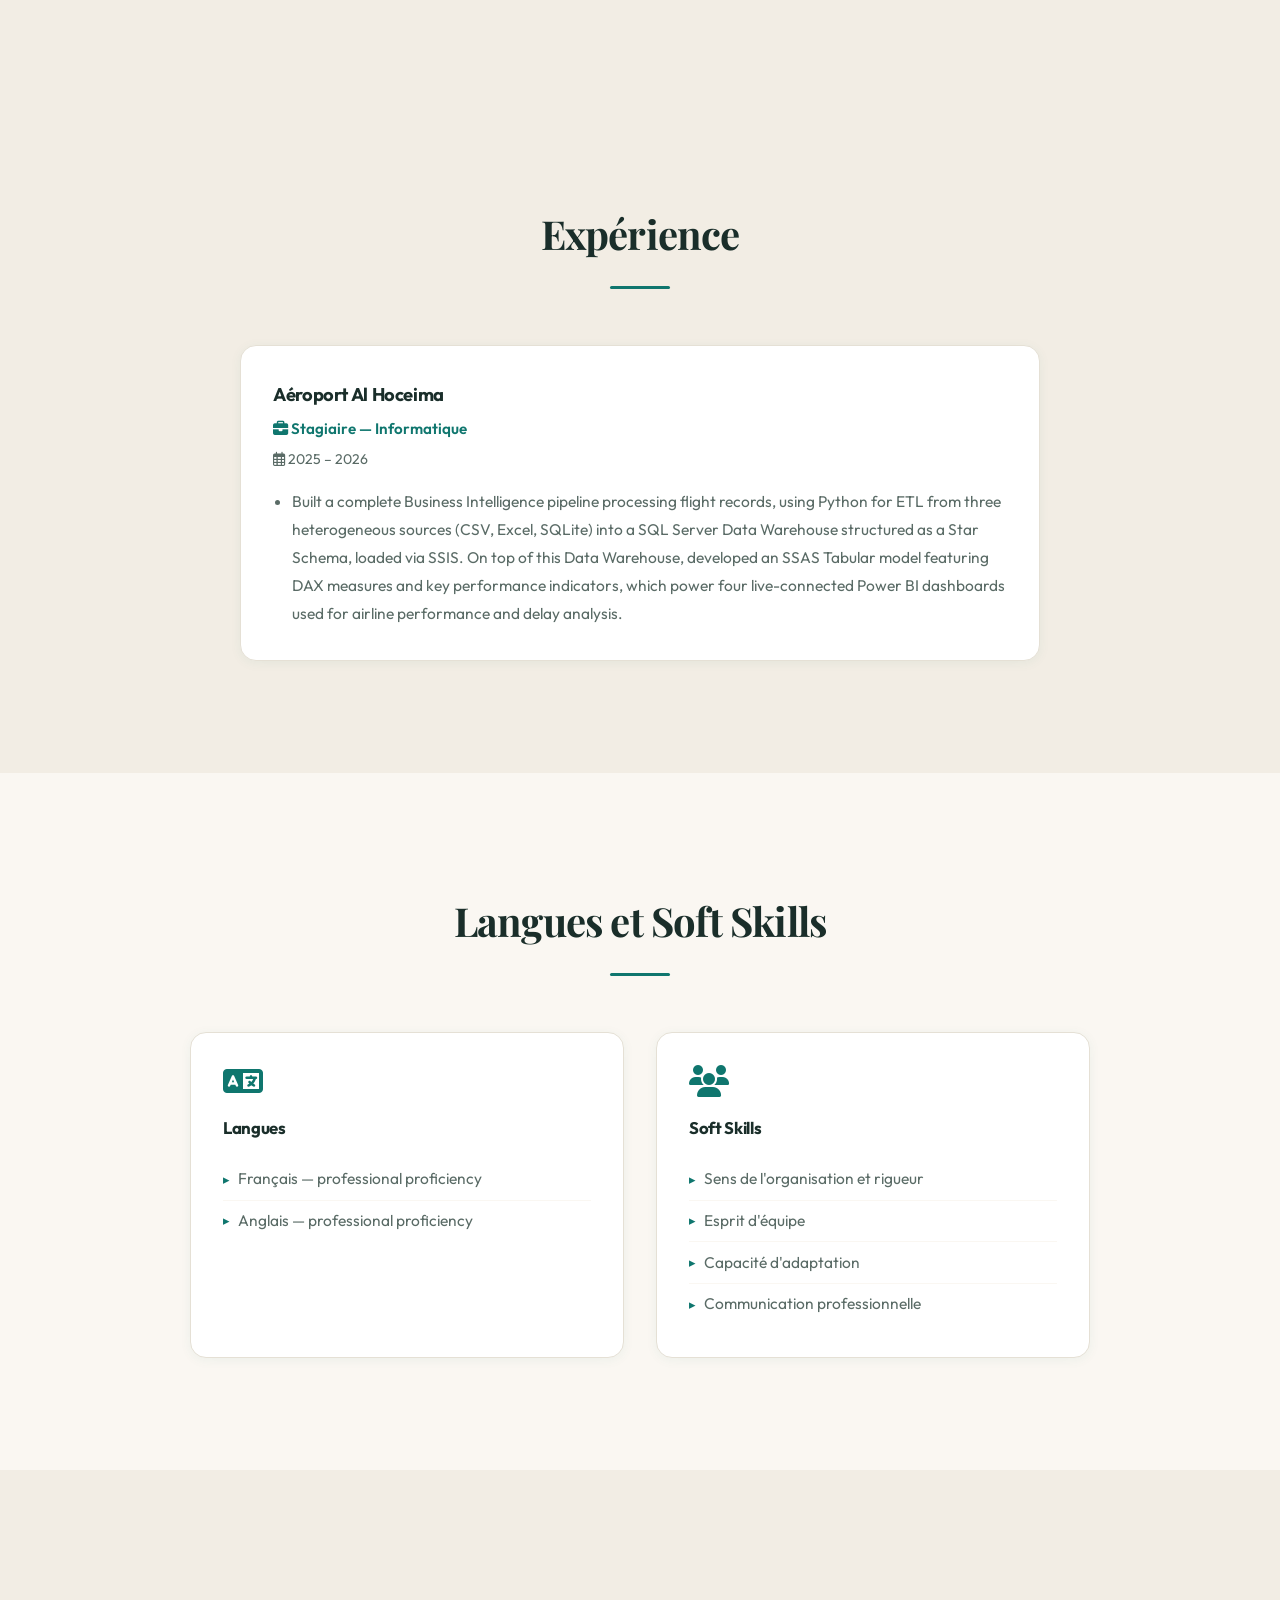
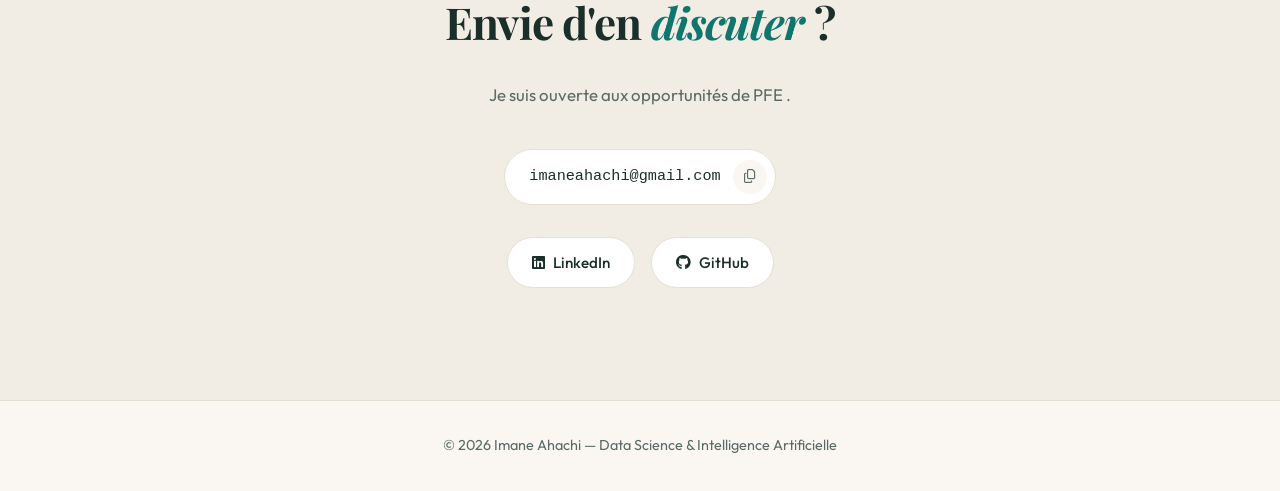
==== commit 34c0c0c3: "Ajout de Hadoop et Spark dans la section Compétences" ====
--- a/index.html
+++ b/index.html
@@ -1,392 +1,394 @@
-<!DOCTYPE html>
-<html lang="fr">
-<head>
-    <meta charset="UTF-8">
-    <meta name="viewport" content="width=device-width, initial-scale=1.0">
-    <title>Imane Ahachi | Data Science & Intelligence Artificielle</title>
-    <meta name="description" content="Portfolio d'Imane Ahachi — Étudiante en Master Data Science et Systèmes Intelligents. Projets, compétences et parcours académique.">
-    
-    <!-- Fonts -->
-    <link rel="preconnect" href="https://fonts.googleapis.com">
-    <link rel="preconnect" href="https://fonts.gstatic.com" crossorigin>
-    <link href="https://fonts.googleapis.com/css2?family=Outfit:wght@300;400;500;600;700;800&family=Playfair+Display:ital,wght@0,600;0,700;1,600&display=swap" rel="stylesheet">
-    
-    <!-- Icons -->
-    <link rel="stylesheet" href="https://cdnjs.cloudflare.com/ajax/libs/font-awesome/6.4.0/css/all.min.css">
-    
-    <!-- Custom CSS -->
-    <link rel="stylesheet" href="style.css">
-</head>
-<body>
-
-    <!-- Navigation -->
-<nav id="navbar">
-    <div class="container nav-content">
-        <a href="#home" class="nav-brand">Imane Ahachi</a>
-
-        <button class="mobile-nav-toggle" aria-label="Menu Toggle">
-            <i class="fas fa-bars"></i>
-        </button>
-
-        <div class="nav-links">
-            <a href="#about">À propos</a>
-            <a href="#academic">Formation</a>
-            <a href="#skills">Compétences</a>
-            <a href="#projects">Projets</a>
-            <!-- <a href="#experience">certification</a> -->
-
-            <a href="#experience">Expérience</a>
-            <a href="#contact">Contact</a>
-        </div>
-
-        <div class="nav-actions">
-            <!-- Language Switch -->
-            <div class="lang-switch" role="group" aria-label="Changer de langue">
-                <a href="index.html" class="lang-btn active" lang="fr">FR</a>
-                <a href="portfolio-en.html" class="lang-btn" lang="en">EN</a>
-            </div>
-
-            <!-- Theme Toggle -->
-            <button class="theme-toggle" aria-label="Basculer le mode sombre">
-                <i class="fas fa-moon"></i>
-            </button>
-        </div>
-    </div>
-</nav>
-
-    <!-- Hero Section -->
-    <section id="home" class="hero">
-        <canvas id="hero-canvas" class="hero-canvas"></canvas>
-        <div class="container hero-content">
-            <div class="availability-badge reveal">
-                <span class="pulse-dot"></span>
-                Disponible pour un stage PFE 
-            </div>
-            <h1 class="reveal">Imane Ahachi</h1>
-            <p class="hero-subtitle reveal">Étudiante en Master – Sciences des Données &amp; Systèmes Intelligents </p>
-            <p class="reveal">Passionnée par la Data et l'IA, à la recherche d'un stage PFE pour mettre mes compétences en pratique.</p>
-            <!-- <div class="hero-contact-info reveal">
-                <a href="mailto:imanahachi14@gmail.com"><i class="fas fa-envelope"></i> imanahachi14@gmail.com</a>
-                <a href="https://www.linkedin.com/in/imane-ahachi-a26218288/" target="_blank" rel="noopener noreferrer"><i class="fab fa-linkedin"></i> LinkedIn</a>
-                <a href="https://github.com/imaneahachi" target="_blank" rel="noopener noreferrer"><i class="fab fa-github"></i> GitHub</a>
-            </div> -->
-            <div class="hero-buttons reveal">
-                <a class="btn btn--primary" href="#contact">Me contacter</a>
-                <a class="btn btn--primary" href="#projects">Voir mes projets</a>
-            </div>
-
-        </div>
-        </div>
-        <div>
-           
-    </section>
-
-    <!-- About Section -->
-    <section id="about" class="about">
-        <div class="container">
-            <div class="section-title reveal">
-                <h2>À propos</h2>
-                <div class="underline"></div>
-            </div>
-            <div class="about-card reveal">
-                <p>Actuellement en deuxième année de <strong>Master en Science des Données et Systèmes Intelligents</strong> à la Faculté Polydisciplinaire de Nador (FPN), titulaire d'une Licence Sciences et Techniques de la FSTH.</p>
-                <p>Passionnée par l'<strong>Intelligence Artificielle</strong> et la <strong>Data Science</strong>, je souhaite mettre à profit mes compétences dans le cadre d'un stage PFE, en contribuant à des projets concrets alliant analyse de données et développement de solutions intelligentes.</p>
-                <p>Curieuse, rigoureuse et orientée résultats, j'aime explorer des problèmes complexes et les transformer en solutions exploitables grâce à la donnée.</p>
-            </div>
-        </div>
-    </section>
-
-    <!-- Academic Background -->
-    <section id="academic" class="academic">
-        <div class="container">
-            <div class="section-title reveal">
-                <h2>Formation</h2>
-                <div class="underline"></div>
-            </div>
-
-            <div class="timeline">
-                <div class="timeline-item reveal">
-                    <span class="timeline-date">2025 – Présent</span>
-                    <div class="timeline-content">
-                        <h3>Master en Science des Données et Systèmes Intelligents</h3>
-                        <span class="timeline-institution">Faculté Polydisciplinaire de Nador (FPN)</span>
-                        <p>Approfondissement des algorithmes d'IA, Big Data, Deep Learning, Machine Learning et systèmes décisionnels complexes.</p>
-                    </div>
-                </div>
-
-                <div class="timeline-item reveal">
-                    <span class="timeline-date">2022 – 2025</span>
-                    <div class="timeline-content">
-                        <h3>Licence en Ingénierie des Données et Développement Logiciel</h3>
-                        <span class="timeline-institution">Faculté des Sciences et Techniques d'Al Hoceima (FSTH)</span>
-                        <p>Bases solides en programmation, mathématiques, statistiques, bases de données et développement logiciel.</p>
-                    </div>
-                </div>
-            </div>
-        </div>
-    </section>
-
-
-
-    <!-- Skills Section -->
-    <section id="skills" class="skills">
-        <div class="container">
-            <div class="section-title reveal">
-                <h2>Compétences Techniques</h2>
-                <div class="underline"></div>
-            </div>
-
-            <div class="skills-grid">
-                <!-- Langages de programmation -->
-                <div class="skill-card reveal">
-                    <i class="fas fa-code"></i>
-                    <h3>Langages</h3>
-                    <div class="skill-tags">
-                        <span class="skill-tag">Python</span>
-                        <span class="skill-tag">Java</span>
-                        <span class="skill-tag">Spring Boot</span>
-                        <span class="skill-tag">SQL</span>
-                        <span class="skill-tag">PL/SQL</span>
-                        <span class="skill-tag">C++</span>
-
-                    </div>
-                </div>
-
-
-                <!-- Data & IA -->
-                <div class="skill-card reveal">
-                    <i class="fas fa-brain"></i>
-                    <h3>Data &amp; IA</h3>
-                    <div class="skill-tags">
-                        <span class="skill-tag">Pandas</span>
-                        <span class="skill-tag">NumPy</span>
-                        <span class="skill-tag">Scikit-learn</span>
-                        <span class="skill-tag">PyTorch</span>
-                        <span class="skill-tag">TensorFlow</span>
-                        <span class="skill-tag">Matplotlib</span>
-                        <span class="skill-tag">Seaborn</span>
-                        <span class="skill-tag">Streamlit</span>
-                        <span class="skill-tag">Flask</span>
-                        <span class="skill-tag">Django</span>
-                    </div>
-                </div>
-
-                <!-- Développement Web -->
-                <div class="skill-card reveal">
-                    <i class="fas fa-globe"></i>
-                    <h3>Développement Web</h3>
-                    <div class="skill-tags">
-                        <span class="skill-tag">PHP</span>
-                        <span class="skill-tag">HTML</span>
-                        <span class="skill-tag">CSS</span>
-                        <span class="skill-tag">JavaScript</span>
-                    </div>
-                </div>
-
-                <!-- Bases de données -->
-                <div class="skill-card reveal">
-                    <i class="fas fa-database"></i>
-                    <h3>Bases de Données</h3>
-                    <div class="skill-tags">
-                        <span class="skill-tag">MySQL</span>
-                        <span class="skill-tag">Oracle</span>
-                        <span class="skill-tag">PostgreSQL</span>
-                        <span class="skill-tag">SQLAlchemy</span>
-                    </div>
-                </div>
-                
-                <!-- Outils -->
-                <div class="skill-card reveal">
-                    <i class="fas fa-tools"></i>
-                    <h3>Outils</h3>
-                    <div class="skill-tags">
-                        <span class="skill-tag">Power BI</span>
-                        <span class="skill-tag">Spyder</span>
-                        <span class="skill-tag">VS Code</span>
-                        <span class="skill-tag">IntelliJ IDEA</span>
-                        <span class="skill-tag">Weka</span>
-                        <span class="skill-tag">SSIS</span>
-                        <span class="skill-tag">Microsoft Access</span>
-                    </div>
-                </div>
-            </div>
-        </div>
-    </section>
-
-
-    <!-- Projects Section -->
-    <section id="projects" class="projects">
-        <div class="container">
-            <div class="section-title reveal">
-                <h2>Projets Académiques</h2>
-                <div class="underline"></div>
-            </div>
-
-            <div class="projects-grid">
-                <!-- Project 1 -->
-                <div class="project-card reveal">
-                    <div class="project-image" id="project1-img"></div>
-                    <div class="project-info">
-                        <h3>Analyse de Sentiments — Réseaux Sociaux en Arabe Marocain</h3>
-                        <p>Développement d'un modèle de classification automatique des sentiments pour tweets en arabe marocain, avec déploiement via une application web Flask permettant l'analyse en temps réel.</p>
-                        <div class="project-tech">
-                            <span>AraBERT</span>
-                            <span>LSTM</span>
-                            <span>BiLSTM</span>
-                            <span>GRU</span>
-                            <span>CNN</span>
-                            <span>Flask</span>
-                        </div>
-                        <div class="project-links">
-                            <a href="https://github.com/imaneahachi/PFE-NLP-DARIJA-SENTIMENT-ANALYSIS" 
-                            target="_blank" 
-                            rel="noopener noreferrer" 
-                            class="project-link">
-                                <i class="fab fa-github"></i> Code
-                            </a>
-                            <!-- <a href="#" class="project-link"><i class="fas fa-external-link-alt"></i> Demo</a> -->
-                        </div>
-                    </div>
-                </div>
-
-                <!-- Project 2 -->
-                <div class="project-card reveal">
-                    <div class="project-image" id="project2-img"></div>
-                    <div class="project-info">
-                        <h3>Système de Prédiction de Profits d'Entreprise</h3>
-                        <p>Application web développée avec Streamlit pour la prédiction de profits d'entreprise via la régression linéaire multiple, incluant le prétraitement des données et la visualisation interactive.</p>
-                        <div class="project-tech">
-                            <span>Machine Learning</span>
-                            <span>Streamlit</span>
-                            <span>Régression Linéaire</span>
-                            <span>Python</span>
-                        </div>
-                        <div class="project-links">
-                            <a href="https://github.com/imaneahachi/profit-prediction-app" target="_blank" rel="noopener noreferrer" class="project-link">
-                                <i class="fab fa-github"></i> Code
-                            </a>
-                            <!-- <a href="#" class="project-link"><i class="fas fa-external-link-alt"></i> Demo</a> -->
-                        </div>
-                    </div>
-                </div>
-
-                <!-- Project 3 -->
-                <div class="project-card reveal">
-                    <div class="project-image" id="project3-img"></div>
-                    <div class="project-info">
-                        <h3>Business Intelligence &amp; Data Warehouse — Analyse des Réadmissions Hospitalières</h3>
-                        <p>Conception d'un pipeline BI complet pour l'analyse des réadmissions hospitalières : extraction multi-sources (CSV, Excel, SQLite), transformation et nettoyage des données avec Python et Pandas, chargement via SSIS dans un Data Warehouse SQL Server en schéma étoile, et création de dashboards Power BI interactifs (KPIs, analyse par âge, diagnostic, région, saisonnalité).</p>
-                        <div class="project-tech">
-                            <span>Python</span>
-                            <span>Pandas</span>
-                            <span>SQL Server</span>
-                            <span>SSIS</span>
-                            <span>Power BI</span>
-                            <span>ETL</span>
-                            <span>Data Warehouse</span>
-                            <span>DAX</span>
-                        </div>
-                        <div class="project-links">
-                            <a href="https://github.com/imaneahachi/Hospital-BI-Readmission" target="_blank" rel="noopener noreferrer" class="project-link">
-                                <i class="fab fa-github"></i> Code
-                            </a>
-                            <!-- <a href="#" class="project-link"><i class="fas fa-external-link-alt"></i> Demo</a> -->
-                        </div>
-                    </div>
-                </div>
-            </div>
-        </div>
-    </section>
-
-
-
-
-    
-    <!-- Experience Section -->
-    <section id="experience" class="experience">
-        <div class="container">
-            <div class="section-title reveal">
-                <h2>Expérience</h2>
-                <div class="underline"></div>
-            </div>
-
-            <div class="experience-card reveal">
-                <h3>Aéroport Al Hoceima</h3>
-                <span class="exp-role"><i class="fas fa-briefcase"></i> Stagiaire — Informatique</span>
-                <span class="exp-date"><i class="far fa-calendar-alt"></i> 2025 – 2026</span>
-                <ul>
-                    <li>Built a complete Business Intelligence pipeline processing flight records, using Python for ETL from three heterogeneous sources (CSV, Excel, SQLite) into a SQL Server Data Warehouse structured as a Star Schema, loaded via SSIS. On top of this Data Warehouse, developed an SSAS Tabular model featuring DAX measures and key performance indicators, which power four live-connected Power BI dashboards used for airline performance and delay analysis.</li>
-                    
-                </ul>
-            </div>
-        </div>
-    </section>
-
-
-    <!-- Languages & Soft Skills Section -->
-    <section id="languages" class="languages">
-        <div class="container">
-            <div class="section-title reveal">
-                <h2>Langues et Soft Skills</h2>
-                <div class="underline"></div>
-            </div>
-
-            <div class="lang-skills-grid">
-                <div class="lang-card reveal">
-                    <i class="fas fa-language"></i>
-                    <h3>Langues</h3>
-                    <ul>
-                        <li>Français — professional proficiency</li>
-                        <li>Anglais — professional proficiency</li>
-                    </ul>
-                </div>
-
-                <div class="lang-card reveal">
-                    <i class="fas fa-users"></i>
-                    <h3>Soft Skills</h3>
-                    <ul>
-                        <li>Sens de l'organisation et rigueur</li>
-                        <li>Esprit d'équipe</li>
-                        <li>Capacité d'adaptation</li>
-                        <li>Communication professionnelle</li>
-                    </ul>
-                </div>
-            </div>
-        </div>
-    </section>
-
-    <!-- Contact Section -->
-    <section id="contact" class="contact-v2">
-        <div class="container reveal">
-            <!-- <div class="contact-label"><span class="contact-dash"></span>CONTACT</div> -->
-            <h2 class="contact-title">Envie d'en <span class="highlight">discuter</span> ?</h2>
-            <p class="contact-subtitle">Je suis ouverte aux opportunités de PFE  .</p>
-
-            <div class="email-pill">
-                <span id="contact-email">imaneahachi@gmail.com</span>
-                <button class="copy-btn" onclick="copyEmail()" aria-label="Copier l'email">
-                    <i class="fa-regular fa-copy"></i>
-                </button>
-            </div>
-
-            <div class="contact-links">
-                <a href="https://www.linkedin.com/in/imane-ahachi-a26218288/" target="_blank" rel="noopener noreferrer" class="contact-pill">
-                    <i class="fab fa-linkedin"></i> LinkedIn
-                </a>
-                <a href="https://github.com/imaneahachi" target="_blank" rel="noopener noreferrer" class="contact-pill">
-                    <i class="fab fa-github"></i> GitHub
-                </a>
-            </div>
-        </div>
-    </section>
-
-    <footer>
-        <div class="container" style="padding: 2rem 0; text-align: center; color: var(--text-dim); font-size: 0.9rem;">
-            <p>&copy; 2026 Imane Ahachi — Data Science &amp; Intelligence Artificielle</p>
-        </div>
-    </footer>
-
-    <!-- Scripts -->
-    <script src="script.js"></script>
-</body>
-</html>
+<!DOCTYPE html>
+<html lang="fr">
+<head>
+    <meta charset="UTF-8">
+    <meta name="viewport" content="width=device-width, initial-scale=1.0">
+    <title>Imane Ahachi | Data Science & Intelligence Artificielle</title>
+    <meta name="description" content="Portfolio d'Imane Ahachi — Étudiante en Master Data Science et Systèmes Intelligents. Projets, compétences et parcours académique.">
+    
+    <!-- Fonts -->
+    <link rel="preconnect" href="https://fonts.googleapis.com">
+    <link rel="preconnect" href="https://fonts.gstatic.com" crossorigin>
+    <link href="https://fonts.googleapis.com/css2?family=Outfit:wght@300;400;500;600;700;800&family=Playfair+Display:ital,wght@0,600;0,700;1,600&display=swap" rel="stylesheet">
+    
+    <!-- Icons -->
+    <link rel="stylesheet" href="https://cdnjs.cloudflare.com/ajax/libs/font-awesome/6.4.0/css/all.min.css">
+    
+    <!-- Custom CSS -->
+    <link rel="stylesheet" href="style.css">
+</head>
+<body>
+
+    <!-- Navigation -->
+<nav id="navbar">
+    <div class="container nav-content">
+        <a href="#home" class="nav-brand">Imane Ahachi</a>
+
+        <button class="mobile-nav-toggle" aria-label="Menu Toggle">
+            <i class="fas fa-bars"></i>
+        </button>
+
+        <div class="nav-links">
+            <a href="#about">À propos</a>
+            <a href="#academic">Formation</a>
+            <a href="#skills">Compétences</a>
+            <a href="#projects">Projets</a>
+            <!-- <a href="#experience">certification</a> -->
+
+            <a href="#experience">Expérience</a>
+            <a href="#contact">Contact</a>
+        </div>
+
+        <div class="nav-actions">
+            <!-- Language Switch -->
+            <div class="lang-switch" role="group" aria-label="Changer de langue">
+                <a href="index.html" class="lang-btn active" lang="fr">FR</a>
+                <a href="portfolio-en.html" class="lang-btn" lang="en">EN</a>
+            </div>
+
+            <!-- Theme Toggle -->
+            <button class="theme-toggle" aria-label="Basculer le mode sombre">
+                <i class="fas fa-moon"></i>
+            </button>
+        </div>
+    </div>
+</nav>
+
+    <!-- Hero Section -->
+    <section id="home" class="hero">
+        <canvas id="hero-canvas" class="hero-canvas"></canvas>
+        <div class="container hero-content">
+            <div class="availability-badge reveal">
+                <span class="pulse-dot"></span>
+                Disponible pour un stage PFE 
+            </div>
+            <h1 class="reveal">Imane Ahachi</h1>
+            <p class="hero-subtitle reveal">Étudiante en Master – Sciences des Données &amp; Systèmes Intelligents </p>
+            <p class="reveal">Passionnée par la Data et l'IA, à la recherche d'un stage PFE pour mettre mes compétences en pratique.</p>
+            <!-- <div class="hero-contact-info reveal">
+                <a href="mailto:imanahachi14@gmail.com"><i class="fas fa-envelope"></i> imanahachi14@gmail.com</a>
+                <a href="https://www.linkedin.com/in/imane-ahachi-a26218288/" target="_blank" rel="noopener noreferrer"><i class="fab fa-linkedin"></i> LinkedIn</a>
+                <a href="https://github.com/imaneahachi" target="_blank" rel="noopener noreferrer"><i class="fab fa-github"></i> GitHub</a>
+            </div> -->
+            <div class="hero-buttons reveal">
+                <a class="btn btn--primary" href="#contact">Me contacter</a>
+                <a class="btn btn--primary" href="#projects">Voir mes projets</a>
+            </div>
+
+        </div>
+        </div>
+        <div>
+           
+    </section>
+
+    <!-- About Section -->
+    <section id="about" class="about">
+        <div class="container">
+            <div class="section-title reveal">
+                <h2>À propos</h2>
+                <div class="underline"></div>
+            </div>
+            <div class="about-card reveal">
+                <p>Actuellement en deuxième année de <strong>Master en Science des Données et Systèmes Intelligents</strong> à la Faculté Polydisciplinaire de Nador (FPN), titulaire d'une Licence Sciences et Techniques de la FSTH.</p>
+                <p>Passionnée par l'<strong>Intelligence Artificielle</strong> et la <strong>Data Science</strong>, je souhaite mettre à profit mes compétences dans le cadre d'un stage PFE, en contribuant à des projets concrets alliant analyse de données et développement de solutions intelligentes.</p>
+                <p>Curieuse, rigoureuse et orientée résultats, j'aime explorer des problèmes complexes et les transformer en solutions exploitables grâce à la donnée.</p>
+            </div>
+        </div>
+    </section>
+
+    <!-- Academic Background -->
+    <section id="academic" class="academic">
+        <div class="container">
+            <div class="section-title reveal">
+                <h2>Formation</h2>
+                <div class="underline"></div>
+            </div>
+
+            <div class="timeline">
+                <div class="timeline-item reveal">
+                    <!-- <span class="timeline-date">2025 – Présent</span> -->
+                    <div class="timeline-content">
+                        <h3>Master en Science des Données et Systèmes Intelligents</h3>
+                        <span class="timeline-institution">Faculté Polydisciplinaire de Nador (FPN)</span>
+                        <p>Approfondissement des algorithmes d'IA, Big Data, Deep Learning, Machine Learning et systèmes décisionnels complexes.</p>
+                    </div>
+                </div>
+
+                <div class="timeline-item reveal">
+                    <!-- <span class="timeline-date">2022 – 2025</span> -->
+                    <div class="timeline-content">
+                        <h3>Licence en Ingénierie des Données et Développement Logiciel</h3>
+                        <span class="timeline-institution">Faculté des Sciences et Techniques d'Al Hoceima (FSTH)</span>
+                        <p>Bases solides en programmation, mathématiques, statistiques, bases de données et développement logiciel.</p>
+                    </div>
+                </div>
+            </div>
+        </div>
+    </section>
+
+
+
+    <!-- Skills Section -->
+    <section id="skills" class="skills">
+        <div class="container">
+            <div class="section-title reveal">
+                <h2>Compétences Techniques</h2>
+                <div class="underline"></div>
+            </div>
+
+            <div class="skills-grid">
+                <!-- Langages de programmation -->
+                <div class="skill-card reveal">
+                    <i class="fas fa-code"></i>
+                    <h3>Langages</h3>
+                    <div class="skill-tags">
+                        <span class="skill-tag">Python</span>
+                        <span class="skill-tag">Java</span>
+                        <span class="skill-tag">Spring Boot</span>
+                        <span class="skill-tag">SQL</span>
+                        <span class="skill-tag">PL/SQL</span>
+                        <span class="skill-tag">C++</span>
+
+                    </div>
+                </div>
+
+
+                <!-- Data & IA -->
+                <div class="skill-card reveal">
+                    <i class="fas fa-brain"></i>
+                    <h3>Data &amp; IA</h3>
+                    <div class="skill-tags">
+                        <span class="skill-tag">Hadoop</span>
+                        <span class="skill-tag">Spark</span>
+                        <span class="skill-tag">Pandas</span>
+                        <span class="skill-tag">NumPy</span>
+                        <span class="skill-tag">Scikit-learn</span>
+                        <span class="skill-tag">PyTorch</span>
+                        <span class="skill-tag">TensorFlow</span>
+                        <span class="skill-tag">Matplotlib</span>
+                        <span class="skill-tag">Seaborn</span>
+                        <span class="skill-tag">Streamlit</span>
+                        <span class="skill-tag">Flask</span>
+                        <span class="skill-tag">Django</span>
+                    </div>
+                </div>
+
+                <!-- Développement Web -->
+                <div class="skill-card reveal">
+                    <i class="fas fa-globe"></i>
+                    <h3>Développement Web</h3>
+                    <div class="skill-tags">
+                        <span class="skill-tag">PHP</span>
+                        <span class="skill-tag">HTML</span>
+                        <span class="skill-tag">CSS</span>
+                        <span class="skill-tag">JavaScript</span>
+                    </div>
+                </div>
+
+                <!-- Bases de données -->
+                <div class="skill-card reveal">
+                    <i class="fas fa-database"></i>
+                    <h3>Bases de Données</h3>
+                    <div class="skill-tags">
+                        <span class="skill-tag">MySQL</span>
+                        <span class="skill-tag">Oracle</span>
+                        <span class="skill-tag">PostgreSQL</span>
+                        <span class="skill-tag">SQLAlchemy</span>
+                    </div>
+                </div>
+                
+                <!-- Outils -->
+                <div class="skill-card reveal">
+                    <i class="fas fa-tools"></i>
+                    <h3>Outils</h3>
+                    <div class="skill-tags">
+                        <span class="skill-tag">Power BI</span>
+                        <span class="skill-tag">Spyder</span>
+                        <span class="skill-tag">VS Code</span>
+                        <span class="skill-tag">IntelliJ IDEA</span>
+                        <span class="skill-tag">Weka</span>
+                        <span class="skill-tag">SSIS</span>
+                        <span class="skill-tag">Microsoft Access</span>
+                    </div>
+                </div>
+            </div>
+        </div>
+    </section>
+
+
+    <!-- Projects Section -->
+    <section id="projects" class="projects">
+        <div class="container">
+            <div class="section-title reveal">
+                <h2>Projets Académiques</h2>
+                <div class="underline"></div>
+            </div>
+
+            <div class="projects-grid">
+                <!-- Project 1 -->
+                <div class="project-card reveal">
+                    <div class="project-image" id="project1-img"></div>
+                    <div class="project-info">
+                        <h3>Analyse de Sentiments — Réseaux Sociaux en Arabe Marocain</h3>
+                        <p>Développement d'un modèle de classification automatique des sentiments pour tweets en arabe marocain, avec déploiement via une application web Flask permettant l'analyse en temps réel.</p>
+                        <div class="project-tech">
+                            <span>AraBERT</span>
+                            <span>LSTM</span>
+                            <span>BiLSTM</span>
+                            <span>GRU</span>
+                            <span>CNN</span>
+                            <span>Flask</span>
+                        </div>
+                        <div class="project-links">
+                            <a href="https://github.com/imaneahachi/PFE-NLP-DARIJA-SENTIMENT-ANALYSIS" 
+                            target="_blank" 
+                            rel="noopener noreferrer" 
+                            class="project-link">
+                                <i class="fab fa-github"></i> Code
+                            </a>
+                            <!-- <a href="#" class="project-link"><i class="fas fa-external-link-alt"></i> Demo</a> -->
+                        </div>
+                    </div>
+                </div>
+
+                <!-- Project 2 -->
+                <div class="project-card reveal">
+                    <div class="project-image" id="project2-img"></div>
+                    <div class="project-info">
+                        <h3>Système de Prédiction de Profits d'Entreprise</h3>
+                        <p>Application web développée avec Streamlit pour la prédiction de profits d'entreprise via la régression linéaire multiple, incluant le prétraitement des données et la visualisation interactive.</p>
+                        <div class="project-tech">
+                            <span>Machine Learning</span>
+                            <span>Streamlit</span>
+                            <span>Régression Linéaire</span>
+                            <span>Python</span>
+                        </div>
+                        <div class="project-links">
+                            <a href="https://github.com/imaneahachi/profit-prediction-app" target="_blank" rel="noopener noreferrer" class="project-link">
+                                <i class="fab fa-github"></i> Code
+                            </a>
+                            <!-- <a href="#" class="project-link"><i class="fas fa-external-link-alt"></i> Demo</a> -->
+                        </div>
+                    </div>
+                </div>
+
+                <!-- Project 3 -->
+                <div class="project-card reveal">
+                    <div class="project-image" id="project3-img"></div>
+                    <div class="project-info">
+                        <h3>Business Intelligence &amp; Data Warehouse — Analyse des Réadmissions Hospitalières</h3>
+                        <p>Conception d'un pipeline BI complet pour l'analyse des réadmissions hospitalières : extraction multi-sources (CSV, Excel, SQLite), transformation et nettoyage des données avec Python et Pandas, chargement via SSIS dans un Data Warehouse SQL Server en schéma étoile, et création de dashboards Power BI interactifs (KPIs, analyse par âge, diagnostic, région, saisonnalité).</p>
+                        <div class="project-tech">
+                            <span>Python</span>
+                            <span>Pandas</span>
+                            <span>SQL Server</span>
+                            <span>SSIS</span>
+                            <span>Power BI</span>
+                            <span>ETL</span>
+                            <span>Data Warehouse</span>
+                            <span>DAX</span>
+                        </div>
+                        <div class="project-links">
+                            <a href="https://github.com/imaneahachi/Hospital-BI-Readmission" target="_blank" rel="noopener noreferrer" class="project-link">
+                                <i class="fab fa-github"></i> Code
+                            </a>
+                            <!-- <a href="#" class="project-link"><i class="fas fa-external-link-alt"></i> Demo</a> -->
+                        </div>
+                    </div>
+                </div>
+            </div>
+        </div>
+    </section>
+
+
+
+
+    
+    <!-- Experience Section -->
+    <section id="experience" class="experience">
+        <div class="container">
+            <div class="section-title reveal">
+                <h2>Expérience</h2>
+                <div class="underline"></div>
+            </div>
+
+            <div class="experience-card reveal">
+                <h3>Aéroport Al Hoceima</h3>
+                <span class="exp-role"><i class="fas fa-briefcase"></i> Stagiaire — Informatique</span>
+                <span class="exp-date"><i class="far fa-calendar-alt"></i> 2025 – 2026</span>
+                <ul>
+                    <li>Built a complete Business Intelligence pipeline processing flight records, using Python for ETL from three heterogeneous sources (CSV, Excel, SQLite) into a SQL Server Data Warehouse structured as a Star Schema, loaded via SSIS. On top of this Data Warehouse, developed an SSAS Tabular model featuring DAX measures and key performance indicators, which power four live-connected Power BI dashboards used for airline performance and delay analysis.</li>
+                    
+                </ul>
+            </div>
+        </div>
+    </section>
+
+
+    <!-- Languages & Soft Skills Section -->
+    <section id="languages" class="languages">
+        <div class="container">
+            <div class="section-title reveal">
+                <h2>Langues et Soft Skills</h2>
+                <div class="underline"></div>
+            </div>
+
+            <div class="lang-skills-grid">
+                <div class="lang-card reveal">
+                    <i class="fas fa-language"></i>
+                    <h3>Langues</h3>
+                    <ul>
+                        <li>Français — professional proficiency</li>
+                        <li>Anglais — professional proficiency</li>
+                    </ul>
+                </div>
+
+                <div class="lang-card reveal">
+                    <i class="fas fa-users"></i>
+                    <h3>Soft Skills</h3>
+                    <ul>
+                        <li>Sens de l'organisation et rigueur</li>
+                        <li>Esprit d'équipe</li>
+                        <li>Capacité d'adaptation</li>
+                        <li>Communication professionnelle</li>
+                    </ul>
+                </div>
+            </div>
+        </div>
+    </section>
+
+    <!-- Contact Section -->
+    <section id="contact" class="contact-v2">
+        <div class="container reveal">
+            <!-- <div class="contact-label"><span class="contact-dash"></span>CONTACT</div> -->
+            <h2 class="contact-title">Envie d'en <span class="highlight">discuter</span> ?</h2>
+            <p class="contact-subtitle">Je suis ouverte aux opportunités de PFE  .</p>
+
+            <div class="email-pill">
+                <span id="contact-email">imaneahachi@gmail.com</span>
+                <button class="copy-btn" onclick="copyEmail()" aria-label="Copier l'email">
+                    <i class="fa-regular fa-copy"></i>
+                </button>
+            </div>
+
+            <div class="contact-links">
+                <a href="https://www.linkedin.com/in/imane-ahachi-a26218288/" target="_blank" rel="noopener noreferrer" class="contact-pill">
+                    <i class="fab fa-linkedin"></i> LinkedIn
+                </a>
+                <a href="https://github.com/imaneahachi" target="_blank" rel="noopener noreferrer" class="contact-pill">
+                    <i class="fab fa-github"></i> GitHub
+                </a>
+            </div>
+        </div>
+    </section>
+
+    <footer>
+        <div class="container" style="padding: 2rem 0; text-align: center; color: var(--text-dim); font-size: 0.9rem;">
+            <p>&copy; 2026 Imane Ahachi — Data Science &amp; Intelligence Artificielle</p>
+        </div>
+    </footer>
+
+    <!-- Scripts -->
+    <script src="script.js"></script>
+</body>
+</html>
--- a/style.css
+++ b/style.css
@@ -1,778 +1,778 @@
-:root {
-    --bg-color: #f2ede4;
-    --bg-alt: #faf7f2;
-    --surface-color: #ffffff;
-    --accent-primary: #0f766e;
-    --accent-secondary: #16a34a;
-    --text-main: #1a2e2a;
-    --text-dim: #5a6b66;
-    --border-color: #e5e0d5;
-    --border-hover: #c9d6cf;
-    --font-main: 'Outfit', sans-serif;
-    --font-serif: 'Playfair Display', serif;
-    --transition-smooth: all 0.4s cubic-bezier(0.4, 0, 0.2, 1);
-    --shadow-sm: 0 2px 12px rgba(15, 118, 110, 0.06);
-    --shadow-md: 0 8px 28px rgba(15, 118, 110, 0.10);
-    --shadow-lg: 0 16px 40px rgba(15, 118, 110, 0.14);
-}
-
-* { margin: 0; padding: 0; box-sizing: border-box; }
-
-body {
-    background-color: var(--bg-color);
-    color: var(--text-main);
-    font-family: var(--font-main);
-    overflow-x: hidden;
-    line-height: 1.8;
-    transition: background-color 0.4s ease, color 0.4s ease;
-}
-
-::-webkit-scrollbar { width: 8px; }
-::-webkit-scrollbar-track { background: var(--bg-alt); }
-::-webkit-scrollbar-thumb { background: var(--accent-primary); border-radius: 10px; opacity: 0.6; }
-::-webkit-scrollbar-thumb:hover { background: #0d5f59; }
-
-h1, h2, h3 { font-weight: 700; letter-spacing: -0.02em; }
-
-.container { max-width: 1200px; margin: 0 auto; padding: 0 2rem; }
-
-/* ===== Navigation ===== */
-nav {
-    position: fixed;
-    top: 0;
-    width: 100%;
-    z-index: 1000;
-    padding: 1rem 0;
-    transition: var(--transition-smooth);
-    background: rgba(242, 237, 228, 0.92);
-    backdrop-filter: blur(12px);
-    border-bottom: 1px solid var(--border-color);
-}
-
-nav.scrolled {
-    background: rgba(242, 237, 228, 0.98);
-    padding: 0.8rem 0;
-    box-shadow: var(--shadow-sm);
-}
-
-.nav-content { display: flex; justify-content: space-between; align-items: center; }
-
-.nav-brand {
-    font-family: var(--font-serif);
-    font-weight: 700;
-    font-size: 1.35rem;
-    color: var(--text-main);
-    text-decoration: none;
-    letter-spacing: -0.01em;
-}
-
-.nav-links { display: flex; gap: 2.5rem; }
-
-.nav-links a {
-    text-decoration: none;
-    color: var(--text-dim);
-    font-weight: 500;
-    font-size: 0.95rem;
-    transition: var(--transition-smooth);
-    position: relative;
-}
-
-.nav-links a::after {
-    content: '';
-    position: absolute;
-    bottom: -4px;
-    left: 0;
-    width: 0;
-    height: 2px;
-    background: var(--accent-primary);
-    transition: width 0.3s ease;
-}
-
-.nav-links a:hover { color: var(--accent-primary); }
-.nav-links a:hover::after { width: 100%; }
-
-.nav-actions { display: flex; align-items: center; gap: 1rem; }
-
-.theme-toggle {
-    border: 1px solid var(--border-color);
-    background: var(--surface-color);
-    width: 38px;
-    height: 38px;
-    border-radius: 50%;
-    cursor: pointer;
-    display: flex;
-    align-items: center;
-    justify-content: center;
-    color: var(--text-main);
-    transition: var(--transition-smooth);
-}
-
-.theme-toggle:hover {
-    background: var(--bg-alt);
-    border-color: var(--accent-primary);
-    color: var(--accent-primary);
-    transform: rotate(15deg);
-}
-
-.mobile-nav-toggle {
-    display: none;
-    background: none;
-    border: none;
-    color: var(--text-main);
-    font-size: 1.5rem;
-    cursor: pointer;
-}
-
-/* ===== Language Switch ===== */
-.lang-switch {
-    display: inline-flex;
-    align-items: center;
-    background: var(--bg-alt);
-    border: 1px solid var(--border-color);
-    border-radius: 100px;
-    padding: 4px;
-    gap: 2px;
-}
-
-.lang-btn {
-    display: inline-flex;
-    align-items: center;
-    justify-content: center;
-    text-decoration: none;
-    background: transparent;
-    color: var(--text-dim);
-    font-family: var(--font-main);
-    font-weight: 600;
-    font-size: 0.8rem;
-    letter-spacing: 0.03em;
-    padding: 0.4rem 0.9rem;
-    border-radius: 100px;
-    transition: all 0.3s ease;
-    line-height: 1;
-    cursor: pointer;
-}
-
-.lang-btn:hover { color: var(--accent-primary); }
-
-.lang-btn.active {
-    background: var(--surface-color);
-    color: var(--text-main);
-    box-shadow: 0 2px 6px rgba(0, 0, 0, 0.06);
-}
-
-body.dark-mode .lang-switch {
-    background: #0f1a18;
-    border-color: var(--border-color);
-}
-
-body.dark-mode .lang-btn.active {
-    background: #1e3a35;
-    color: var(--accent-primary);
-}
-
-/* ===== Hero ===== */
-.hero {
-    min-height: 65vh;
-    display: flex;
-    align-items: center;
-    position: relative;
-    overflow: hidden;
-    background: linear-gradient(135deg, #eaf3ef 0%, var(--bg-color) 60%);
-    padding-top: 6rem;
-    padding-bottom: 3rem;
-}
-
-.availability-badge {
-    display: inline-flex;
-    align-items: center;
-    gap: 0.6rem;
-    background: #dcf5e4;
-    color: #15803d;
-    border: 1px solid #bbf0cc;
-    padding: 0.5rem 1.1rem;
-    border-radius: 100px;
-    font-size: 0.9rem;
-    font-weight: 600;
-    margin-bottom: 1.5rem;
-}
-
-.pulse-dot {
-    width: 8px; height: 8px;
-    background: #22c55e;
-    border-radius: 50%;
-    position: relative;
-    flex-shrink: 0;
-}
-
-.pulse-dot::after {
-    content: '';
-    position: absolute;
-    top: 0; left: 0;
-    width: 100%; height: 100%;
-    border-radius: 50%;
-    background: #22c55e;
-    animation: pulse-dot-anim 1.8s ease-out infinite;
-}
-
-@keyframes pulse-dot-anim {
-    0% { transform: scale(1); opacity: 0.6; }
-    100% { transform: scale(2.8); opacity: 0; }
-}
-
-.hero-canvas {
-    position: absolute;
-    top: 0; left: 0;
-    width: 100%; height: 100%;
-    z-index: 0;
-    opacity: 0.35;
-    pointer-events: none;
-}
-
-.hero-content { max-width: 800px; position: relative; z-index: 1; }
-
-.hero h1 {
-    font-family: var(--font-serif);
-    font-size: clamp(3rem, 10vw, 5.5rem);
-    line-height: 1.05;
-    margin-bottom: 0.5rem;
-    color: var(--text-main);
-}
-
-.hero h1::after {
-    content: '';
-    display: block;
-    width: 80px;
-    height: 4px;
-    background: var(--accent-primary);
-    margin-top: 1rem;
-    border-radius: 2px;
-}
-
-.hero .hero-subtitle {
-    font-size: 1.25rem;
-    font-weight: 600;
-    color: var(--accent-primary);
-    margin-top: 1.5rem;
-    margin-bottom: 0.75rem;
-    font-family: var(--font-main);
-}
-
-.hero p {
-    font-size: 1.1rem;
-    color: var(--text-dim);
-    margin-bottom: 2rem;
-    max-width: 600px;
-}
-
-/* ===== Sections ===== */
-section { padding: 7rem 0; }
-
-.section-title { margin-bottom: 3.5rem; text-align: center; }
-
-.section-title h2 {
-    font-family: var(--font-serif);
-    font-size: 2.5rem;
-    margin-bottom: 1rem;
-    color: var(--text-main);
-}
-
-.section-title .underline {
-    width: 60px;
-    height: 3px;
-    background: var(--accent-primary);
-    margin: 0 auto;
-    border-radius: 2px;
-}
-
-.about, .academic, .languages { background-color: var(--bg-alt); }
-
-/* ===== About ===== */
-.about-card {
-    padding: 3rem;
-    max-width: 900px;
-    margin: 0 auto;
-    text-align: center;
-    background: var(--surface-color);
-    border: 1px solid var(--border-color);
-    border-radius: 20px;
-    box-shadow: var(--shadow-sm);
-}
-
-.about-card p {
-    margin-bottom: 1.5rem;
-    font-size: 1.05rem;
-    color: var(--text-dim);
-    line-height: 1.9;
-}
-
-.about-card strong { color: var(--accent-primary); font-weight: 600; }
-
-/* ===== Skills ===== */
-.skills-grid {
-    display: grid;
-    grid-template-columns: repeat(auto-fit, minmax(250px, 1fr));
-    gap: 1.75rem;
-}
-
-.skill-card {
-    padding: 2rem;
-    transition: var(--transition-smooth);
-    background: var(--surface-color);
-    border: 1px solid var(--border-color);
-    border-radius: 16px;
-    box-shadow: var(--shadow-sm);
-}
-
-.skill-card:hover {
-    transform: translateY(-8px);
-    box-shadow: var(--shadow-md);
-    border-color: var(--border-hover);
-}
-
-.skill-card i {
-    font-size: 2.2rem;
-    margin-bottom: 1.25rem;
-    color: var(--accent-primary);
-}
-
-.skill-card h3 { color: var(--text-main); margin-bottom: 0.5rem; font-size: 1.1rem; }
-
-.skill-tags { display: flex; flex-wrap: wrap; gap: 0.6rem; margin-top: 1rem; }
-
-.skill-tag {
-    background: #e3f3ec;
-    padding: 0.35rem 0.9rem;
-    border-radius: 100px;
-    font-size: 0.82rem;
-    color: var(--accent-primary);
-    font-weight: 500;
-    border: 1px solid #c9e6d8;
-}
-
-/* ===== Timeline ===== */
-.timeline { position: relative; max-width: 800px; margin: 0 auto; }
-
-.timeline::before {
-    content: '';
-    position: absolute;
-    left: 0; top: 0;
-    width: 2px; height: 100%;
-    background: #c9e6d8;
-}
-
-.timeline-item { padding-left: 3rem; position: relative; margin-bottom: 3.5rem; }
-
-.timeline-item::before {
-    content: '';
-    position: absolute;
-    left: -7px; top: 4px;
-    width: 16px; height: 16px;
-    border-radius: 50%;
-    background: var(--accent-primary);
-    border: 3px solid #e3f3ec;
-}
-
-.timeline-date {
-    color: var(--accent-primary);
-    font-weight: 600;
-    margin-bottom: 0.5rem;
-    display: block;
-    font-size: 0.9rem;
-}
-
-.timeline-content {
-    background: var(--surface-color);
-    padding: 1.5rem 2rem;
-    border-radius: 12px;
-    border: 1px solid var(--border-color);
-    box-shadow: var(--shadow-sm);
-}
-
-.timeline-content h3 { color: var(--text-main); margin-bottom: 0.3rem; font-size: 1.05rem; }
-
-.timeline-content .timeline-institution {
-    color: var(--accent-primary);
-    font-size: 0.9rem;
-    font-weight: 500;
-    margin-bottom: 0.5rem;
-    display: block;
-}
-
-.timeline-content p { color: var(--text-dim); font-size: 0.95rem; line-height: 1.7; }
-
-/* ===== Experience ===== */
-.experience-card {
-    padding: 2rem;
-    background: var(--surface-color);
-    border: 1px solid var(--border-color);
-    border-radius: 16px;
-    box-shadow: var(--shadow-sm);
-    max-width: 800px;
-    margin: 0 auto;
-}
-
-.experience-card h3 { color: var(--text-main); font-size: 1.15rem; margin-bottom: 0.25rem; }
-.experience-card .exp-role { color: var(--accent-primary); font-weight: 600; font-size: 0.95rem; margin-bottom: 0.25rem; display: block; }
-.experience-card .exp-date { color: var(--text-dim); font-size: 0.88rem; margin-bottom: 1rem; display: block; }
-.experience-card ul { padding-left: 1.2rem; color: var(--text-dim); font-size: 0.97rem; line-height: 1.8; }
-
-/* ===== Projects ===== */
-/* ===== Projects ===== */
-.projects-grid {
-    display: flex;
-    flex-direction: column;
-    gap: 2.5rem;
-    max-width: 1000px;
-    margin: 0 auto;
-}
-
-.project-card {
-    display: grid;
-    grid-template-columns: 320px 1fr;
-    overflow: hidden;
-    transition: var(--transition-smooth);
-    background: var(--surface-color);
-    border: 1px solid var(--border-color);
-    border-radius: 16px;
-    box-shadow: var(--shadow-sm);
-    align-items: stretch;
-}
-
-.project-card:hover {
-    transform: translateY(-6px);
-    box-shadow: var(--shadow-lg);
-    border-color: var(--border-hover);
-}
-
-.project-image {
-    width: 100%;
-    height: 100%;
-    min-height: 240px;
-    background-size: cover;
-    background-position: center;
-    transition: var(--transition-smooth);
-}
-
-#project1-img {
-    background-image: url('images/Projet1.jpeg');
-    background-size: cover;
-    background-position: center;
-    background-repeat: no-repeat;
-}
-#project2-img { 
-    background-image: url('images/Projet2.jpeg');
-    background-size: cover;
-    background-position: center;
-    background-repeat: no-repeat;
-}
-#project3-img { 
-    background-image: url('images/Projet3.jpeg');
-    background-size: cover;
-    background-position: center;
-    background-repeat: no-repeat;
-}
-
-.project-card:hover .project-image { transform: scale(1.03); }
-
-.project-info {
-    padding: 2rem 2.25rem;
-    display: flex;
-    flex-direction: column;
-    justify-content: center;
-}
-
-.project-info h3 {
-    color: var(--text-main);
-    margin-bottom: 0.75rem;
-    font-size: 1.2rem;
-}
-
-.project-info p {
-    color: var(--text-dim);
-    margin-bottom: 1.25rem;
-    font-size: 0.97rem;
-    line-height: 1.75;
-}
-
-.project-tech {
-    display: flex;
-    flex-wrap: wrap;
-    gap: 0.5rem;
-    margin-bottom: 1.25rem;
-}
-
-.project-tech span {
-    background: #e3f3ec;
-    color: var(--accent-primary);
-    font-size: 0.78rem;
-    padding: 0.25rem 0.75rem;
-    border-radius: 100px;
-    font-weight: 500;
-    border: 1px solid #c9e6d8;
-}
-
-.project-links {
-    display: flex;
-    gap: 1.5rem;
-}
-
-.project-link {
-    color: var(--accent-primary);
-    text-decoration: none;
-    font-weight: 600;
-    display: flex;
-    align-items: center;
-    gap: 0.5rem;
-    font-size: 0.95rem;
-    transition: var(--transition-smooth);
-}
-
-.project-link:hover { color: #0d5f59; }
-/* ===== Languages & Soft Skills ===== */
-.lang-skills-grid {
-    display: grid;
-    grid-template-columns: 1fr 1fr;
-    gap: 2rem;
-    max-width: 900px;
-    margin: 0 auto;
-}
-
-.lang-card {
-    background: var(--surface-color);
-    border: 1px solid var(--border-color);
-    border-radius: 16px;
-    padding: 2rem;
-    box-shadow: var(--shadow-sm);
-}
-
-.lang-card i { font-size: 2rem; color: var(--accent-primary); margin-bottom: 1rem; }
-.lang-card h3 { color: var(--text-main); margin-bottom: 1rem; font-size: 1.05rem; }
-.lang-card ul { list-style: none; padding: 0; }
-
-.lang-card ul li {
-    color: var(--text-dim);
-    font-size: 0.97rem;
-    padding: 0.4rem 0;
-    border-bottom: 1px solid var(--bg-alt);
-    display: flex;
-    align-items: center;
-    gap: 0.5rem;
-}
-
-.lang-card ul li:last-child { border-bottom: none; }
-
-.lang-card ul li::before {
-    content: '▸';
-    color: var(--accent-primary);
-    font-size: 0.8rem;
-}
-
-/* ===== Buttons ===== */
-.btn {
-    padding: 1rem 2.5rem;
-    border-radius: 100px;
-    font-weight: 600;
-    text-decoration: none;
-    transition: var(--transition-smooth);
-    display: inline-block;
-    font-size: 1rem;
-}
-
-.btn-primary, .btn--primary {
-    background: var(--accent-primary);
-    color: #fff;
-    border: none;
-    box-shadow: 0 4px 16px rgba(15, 118, 110, 0.25);
-}
-
-.btn-primary:hover, .btn--primary:hover {
-    transform: translateY(-3px);
-    background: #0d5f59;
-    box-shadow: 0 8px 24px rgba(15, 118, 110, 0.35);
-}
-
-.hero .btn { margin-top: 1.5rem; padding: 0.9rem 2.2rem; font-size: 0.95rem; }
-
-/* ===== Contact ===== */
-.contact-v2 {
-    background: var(--bg-color);
-    text-align: center;
-    transition: background-color 0.4s ease;
-}
-
-.contact-title {
-    font-family: var(--font-serif);
-    font-size: clamp(2rem, 5vw, 2.75rem);
-    font-weight: 700;
-    color: var(--text-main);
-    margin-bottom: 1.25rem;
-}
-
-.contact-title .highlight { color: var(--accent-primary); font-style: italic; }
-
-.contact-subtitle {
-    color: var(--text-dim);
-    font-size: 1.05rem;
-    max-width: 480px;
-    margin: 0 auto 2.5rem;
-    line-height: 1.7;
-}
-
-.email-pill {
-    display: inline-flex;
-    align-items: center;
-    gap: 0.75rem;
-    background: var(--surface-color);
-    border: 1px solid var(--border-color);
-    border-radius: 100px;
-    padding: 0.6rem 0.5rem 0.6rem 1.5rem;
-    font-family: 'Courier New', monospace;
-    font-size: 0.95rem;
-    color: var(--text-main);
-    margin-bottom: 2rem;
-}
-
-.copy-btn {
-    background: var(--bg-alt);
-    border: none;
-    border-radius: 50%;
-    width: 34px; height: 34px;
-    cursor: pointer;
-    color: var(--text-dim);
-    display: flex;
-    align-items: center;
-    justify-content: center;
-    transition: var(--transition-smooth);
-}
-
-.copy-btn:hover { background: #e3f3ec; color: var(--accent-primary); }
-
-.contact-links { display: flex; justify-content: center; gap: 1rem; flex-wrap: wrap; }
-
-.contact-pill {
-    display: inline-flex;
-    align-items: center;
-    gap: 0.5rem;
-    background: var(--surface-color);
-    border: 1px solid var(--border-color);
-    border-radius: 100px;
-    padding: 0.7rem 1.5rem;
-    color: var(--text-main);
-    text-decoration: none;
-    font-weight: 500;
-    font-size: 0.95rem;
-    transition: var(--transition-smooth);
-}
-
-.contact-pill:hover {
-    background: var(--bg-alt);
-    border-color: var(--border-hover);
-    transform: translateY(-3px);
-}
-
-/* ===== Footer ===== */
-footer {
-    background: var(--bg-alt);
-    border-top: 1px solid var(--border-color);
-}
-
-/* ===== Reveal animation ===== */
-.reveal {
-    opacity: 0;
-    transform: translateY(30px);
-    transition: opacity 0.6s ease, transform 0.6s ease;
-}
-
-.reveal.visible { opacity: 1; transform: translateY(0); }
-
-/* ===== Dark mode ===== */
-body.dark-mode {
-    --bg-color: #0f1a18;
-    --bg-alt: #14211e;
-    --surface-color: #1a2b28;
-    --accent-primary: #2dd4bf;
-    --accent-secondary: #4ade80;
-    --text-main: #e8f0ed;
-    --text-dim: #94b0a8;
-    --border-color: #2a3d38;
-    --border-hover: #3d554e;
-    --shadow-sm: 0 2px 12px rgba(0, 0, 0, 0.3);
-    --shadow-md: 0 8px 28px rgba(0, 0, 0, 0.4);
-    --shadow-lg: 0 16px 40px rgba(0, 0, 0, 0.5);
-    background-color: var(--bg-color);
-}
-
-body.dark-mode nav {
-    background: rgba(15, 26, 24, 0.95);
-    border-bottom-color: var(--border-color);
-}
-
-body.dark-mode nav.scrolled { background: rgba(15, 26, 24, 0.98); }
-
-body.dark-mode .hero {
-    background: linear-gradient(135deg, #14211e 0%, #0f1a18 60%);
-}
-
-body.dark-mode .hero h1 { color: var(--text-main); }
-body.dark-mode .hero h1::after { background: var(--accent-primary); }
-
-body.dark-mode .skill-tag,
-body.dark-mode .project-tech span {
-    background: #1e3a35;
-    color: #2dd4bf;
-    border-color: #2a4a44;
-}
-
-body.dark-mode .timeline::before { background: #2a4a44; }
-body.dark-mode .timeline-item::before { border-color: #1e3a35; }
-
-body.dark-mode .about,
-body.dark-mode .academic,
-body.dark-mode .languages,
-body.dark-mode footer {
-    background-color: var(--bg-alt);
-}
-
-body.dark-mode .availability-badge {
-    background: #052e1a;
-    color: #4ade80;
-    border-color: #166534;
-}
-
-/* ===== Responsive ===== */
-@media (max-width: 768px) {
-    .mobile-nav-toggle { display: block; }
-
-    .nav-links {
-        display: none;
-        position: absolute;
-        top: 100%;
-        left: 0;
-        width: 100%;
-        background: rgba(242, 237, 228, 0.98);
-        flex-direction: column;
-        padding: 2rem;
-        gap: 1.5rem;
-        border-bottom: 1px solid var(--border-color);
-    }
-
-    body.dark-mode .nav-links { background: rgba(15, 26, 24, 0.98); }
-
-    .nav-links.active { display: flex; }
-
-    .hero h1 { font-size: 3rem; }
-    .projects-grid { grid-template-columns: 1fr; }
-    .lang-skills-grid { grid-template-columns: 1fr; }
-
-    .hero-buttons {
-        display: flex;
-        flex-wrap: wrap;
-        gap: 1rem;
-        margin-top: 1.5rem;
-    }
-
-    .email-pill {
-        font-size: 0.82rem;
-        padding: 0.5rem 0.4rem 0.5rem 1rem;
-    }
-}+:root {
+    --bg-color: #f2ede4;
+    --bg-alt: #faf7f2;
+    --surface-color: #ffffff;
+    --accent-primary: #0f766e;
+    --accent-secondary: #16a34a;
+    --text-main: #1a2e2a;
+    --text-dim: #5a6b66;
+    --border-color: #e5e0d5;
+    --border-hover: #c9d6cf;
+    --font-main: 'Outfit', sans-serif;
+    --font-serif: 'Playfair Display', serif;
+    --transition-smooth: all 0.4s cubic-bezier(0.4, 0, 0.2, 1);
+    --shadow-sm: 0 2px 12px rgba(15, 118, 110, 0.06);
+    --shadow-md: 0 8px 28px rgba(15, 118, 110, 0.10);
+    --shadow-lg: 0 16px 40px rgba(15, 118, 110, 0.14);
+}
+
+* { margin: 0; padding: 0; box-sizing: border-box; }
+
+body {
+    background-color: var(--bg-color);
+    color: var(--text-main);
+    font-family: var(--font-main);
+    overflow-x: hidden;
+    line-height: 1.8;
+    transition: background-color 0.4s ease, color 0.4s ease;
+}
+
+::-webkit-scrollbar { width: 8px; }
+::-webkit-scrollbar-track { background: var(--bg-alt); }
+::-webkit-scrollbar-thumb { background: var(--accent-primary); border-radius: 10px; opacity: 0.6; }
+::-webkit-scrollbar-thumb:hover { background: #0d5f59; }
+
+h1, h2, h3 { font-weight: 700; letter-spacing: -0.02em; }
+
+.container { max-width: 1200px; margin: 0 auto; padding: 0 2rem; }
+
+/* ===== Navigation ===== */
+nav {
+    position: fixed;
+    top: 0;
+    width: 100%;
+    z-index: 1000;
+    padding: 1rem 0;
+    transition: var(--transition-smooth);
+    background: rgba(242, 237, 228, 0.92);
+    backdrop-filter: blur(12px);
+    border-bottom: 1px solid var(--border-color);
+}
+
+nav.scrolled {
+    background: rgba(242, 237, 228, 0.98);
+    padding: 0.8rem 0;
+    box-shadow: var(--shadow-sm);
+}
+
+.nav-content { display: flex; justify-content: space-between; align-items: center; }
+
+.nav-brand {
+    font-family: var(--font-serif);
+    font-weight: 700;
+    font-size: 1.35rem;
+    color: var(--text-main);
+    text-decoration: none;
+    letter-spacing: -0.01em;
+}
+
+.nav-links { display: flex; gap: 2.5rem; }
+
+.nav-links a {
+    text-decoration: none;
+    color: var(--text-dim);
+    font-weight: 500;
+    font-size: 0.95rem;
+    transition: var(--transition-smooth);
+    position: relative;
+}
+
+.nav-links a::after {
+    content: '';
+    position: absolute;
+    bottom: -4px;
+    left: 0;
+    width: 0;
+    height: 2px;
+    background: var(--accent-primary);
+    transition: width 0.3s ease;
+}
+
+.nav-links a:hover { color: var(--accent-primary); }
+.nav-links a:hover::after { width: 100%; }
+
+.nav-actions { display: flex; align-items: center; gap: 1rem; }
+
+.theme-toggle {
+    border: 1px solid var(--border-color);
+    background: var(--surface-color);
+    width: 38px;
+    height: 38px;
+    border-radius: 50%;
+    cursor: pointer;
+    display: flex;
+    align-items: center;
+    justify-content: center;
+    color: var(--text-main);
+    transition: var(--transition-smooth);
+}
+
+.theme-toggle:hover {
+    background: var(--bg-alt);
+    border-color: var(--accent-primary);
+    color: var(--accent-primary);
+    transform: rotate(15deg);
+}
+
+.mobile-nav-toggle {
+    display: none;
+    background: none;
+    border: none;
+    color: var(--text-main);
+    font-size: 1.5rem;
+    cursor: pointer;
+}
+
+/* ===== Language Switch ===== */
+.lang-switch {
+    display: inline-flex;
+    align-items: center;
+    background: var(--bg-alt);
+    border: 1px solid var(--border-color);
+    border-radius: 100px;
+    padding: 4px;
+    gap: 2px;
+}
+
+.lang-btn {
+    display: inline-flex;
+    align-items: center;
+    justify-content: center;
+    text-decoration: none;
+    background: transparent;
+    color: var(--text-dim);
+    font-family: var(--font-main);
+    font-weight: 600;
+    font-size: 0.8rem;
+    letter-spacing: 0.03em;
+    padding: 0.4rem 0.9rem;
+    border-radius: 100px;
+    transition: all 0.3s ease;
+    line-height: 1;
+    cursor: pointer;
+}
+
+.lang-btn:hover { color: var(--accent-primary); }
+
+.lang-btn.active {
+    background: var(--surface-color);
+    color: var(--text-main);
+    box-shadow: 0 2px 6px rgba(0, 0, 0, 0.06);
+}
+
+body.dark-mode .lang-switch {
+    background: #0f1a18;
+    border-color: var(--border-color);
+}
+
+body.dark-mode .lang-btn.active {
+    background: #1e3a35;
+    color: var(--accent-primary);
+}
+
+/* ===== Hero ===== */
+.hero {
+    min-height: 65vh;
+    display: flex;
+    align-items: center;
+    position: relative;
+    overflow: hidden;
+    background: linear-gradient(135deg, #eaf3ef 0%, var(--bg-color) 60%);
+    padding-top: 6rem;
+    padding-bottom: 3rem;
+}
+
+.availability-badge {
+    display: inline-flex;
+    align-items: center;
+    gap: 0.6rem;
+    background: #dcf5e4;
+    color: #15803d;
+    border: 1px solid #bbf0cc;
+    padding: 0.5rem 1.1rem;
+    border-radius: 100px;
+    font-size: 0.9rem;
+    font-weight: 600;
+    margin-bottom: 1.5rem;
+}
+
+.pulse-dot {
+    width: 8px; height: 8px;
+    background: #22c55e;
+    border-radius: 50%;
+    position: relative;
+    flex-shrink: 0;
+}
+
+.pulse-dot::after {
+    content: '';
+    position: absolute;
+    top: 0; left: 0;
+    width: 100%; height: 100%;
+    border-radius: 50%;
+    background: #22c55e;
+    animation: pulse-dot-anim 1.8s ease-out infinite;
+}
+
+@keyframes pulse-dot-anim {
+    0% { transform: scale(1); opacity: 0.6; }
+    100% { transform: scale(2.8); opacity: 0; }
+}
+
+.hero-canvas {
+    position: absolute;
+    top: 0; left: 0;
+    width: 100%; height: 100%;
+    z-index: 0;
+    opacity: 0.35;
+    pointer-events: none;
+}
+
+.hero-content { max-width: 800px; position: relative; z-index: 1; }
+
+.hero h1 {
+    font-family: var(--font-serif);
+    font-size: clamp(3rem, 10vw, 5.5rem);
+    line-height: 1.05;
+    margin-bottom: 0.5rem;
+    color: var(--text-main);
+}
+
+.hero h1::after {
+    content: '';
+    display: block;
+    width: 80px;
+    height: 4px;
+    background: var(--accent-primary);
+    margin-top: 1rem;
+    border-radius: 2px;
+}
+
+.hero .hero-subtitle {
+    font-size: 1.25rem;
+    font-weight: 600;
+    color: var(--accent-primary);
+    margin-top: 1.5rem;
+    margin-bottom: 0.75rem;
+    font-family: var(--font-main);
+}
+
+.hero p {
+    font-size: 1.1rem;
+    color: var(--text-dim);
+    margin-bottom: 2rem;
+    max-width: 600px;
+}
+
+/* ===== Sections ===== */
+section { padding: 7rem 0; }
+
+.section-title { margin-bottom: 3.5rem; text-align: center; }
+
+.section-title h2 {
+    font-family: var(--font-serif);
+    font-size: 2.5rem;
+    margin-bottom: 1rem;
+    color: var(--text-main);
+}
+
+.section-title .underline {
+    width: 60px;
+    height: 3px;
+    background: var(--accent-primary);
+    margin: 0 auto;
+    border-radius: 2px;
+}
+
+.about, .academic, .languages { background-color: var(--bg-alt); }
+
+/* ===== About ===== */
+.about-card {
+    padding: 3rem;
+    max-width: 900px;
+    margin: 0 auto;
+    text-align: center;
+    background: var(--surface-color);
+    border: 1px solid var(--border-color);
+    border-radius: 20px;
+    box-shadow: var(--shadow-sm);
+}
+
+.about-card p {
+    margin-bottom: 1.5rem;
+    font-size: 1.05rem;
+    color: var(--text-dim);
+    line-height: 1.9;
+}
+
+.about-card strong { color: var(--accent-primary); font-weight: 600; }
+
+/* ===== Skills ===== */
+.skills-grid {
+    display: grid;
+    grid-template-columns: repeat(auto-fit, minmax(250px, 1fr));
+    gap: 1.75rem;
+}
+
+.skill-card {
+    padding: 2rem;
+    transition: var(--transition-smooth);
+    background: var(--surface-color);
+    border: 1px solid var(--border-color);
+    border-radius: 16px;
+    box-shadow: var(--shadow-sm);
+}
+
+.skill-card:hover {
+    transform: translateY(-8px);
+    box-shadow: var(--shadow-md);
+    border-color: var(--border-hover);
+}
+
+.skill-card i {
+    font-size: 2.2rem;
+    margin-bottom: 1.25rem;
+    color: var(--accent-primary);
+}
+
+.skill-card h3 { color: var(--text-main); margin-bottom: 0.5rem; font-size: 1.1rem; }
+
+.skill-tags { display: flex; flex-wrap: wrap; gap: 0.6rem; margin-top: 1rem; }
+
+.skill-tag {
+    background: #e3f3ec;
+    padding: 0.35rem 0.9rem;
+    border-radius: 100px;
+    font-size: 0.82rem;
+    color: var(--accent-primary);
+    font-weight: 500;
+    border: 1px solid #c9e6d8;
+}
+
+/* ===== Timeline ===== */
+.timeline { position: relative; max-width: 800px; margin: 0 auto; }
+
+.timeline::before {
+    content: '';
+    position: absolute;
+    left: 0; top: 0;
+    width: 2px; height: 100%;
+    background: #c9e6d8;
+}
+
+.timeline-item { padding-left: 3rem; position: relative; margin-bottom: 3.5rem; }
+
+.timeline-item::before {
+    content: '';
+    position: absolute;
+    left: -7px; top: 4px;
+    width: 16px; height: 16px;
+    border-radius: 50%;
+    background: var(--accent-primary);
+    border: 3px solid #e3f3ec;
+}
+
+.timeline-date {
+    color: var(--accent-primary);
+    font-weight: 600;
+    margin-bottom: 0.5rem;
+    display: block;
+    font-size: 0.9rem;
+}
+
+.timeline-content {
+    background: var(--surface-color);
+    padding: 1.5rem 2rem;
+    border-radius: 12px;
+    border: 1px solid var(--border-color);
+    box-shadow: var(--shadow-sm);
+}
+
+.timeline-content h3 { color: var(--text-main); margin-bottom: 0.3rem; font-size: 1.05rem; }
+
+.timeline-content .timeline-institution {
+    color: var(--accent-primary);
+    font-size: 0.9rem;
+    font-weight: 500;
+    margin-bottom: 0.5rem;
+    display: block;
+}
+
+.timeline-content p { color: var(--text-dim); font-size: 0.95rem; line-height: 1.7; }
+
+/* ===== Experience ===== */
+.experience-card {
+    padding: 2rem;
+    background: var(--surface-color);
+    border: 1px solid var(--border-color);
+    border-radius: 16px;
+    box-shadow: var(--shadow-sm);
+    max-width: 800px;
+    margin: 0 auto;
+}
+
+.experience-card h3 { color: var(--text-main); font-size: 1.15rem; margin-bottom: 0.25rem; }
+.experience-card .exp-role { color: var(--accent-primary); font-weight: 600; font-size: 0.95rem; margin-bottom: 0.25rem; display: block; }
+.experience-card .exp-date { color: var(--text-dim); font-size: 0.88rem; margin-bottom: 1rem; display: block; }
+.experience-card ul { padding-left: 1.2rem; color: var(--text-dim); font-size: 0.97rem; line-height: 1.8; }
+
+/* ===== Projects ===== */
+/* ===== Projects ===== */
+.projects-grid {
+    display: flex;
+    flex-direction: column;
+    gap: 2.5rem;
+    max-width: 1000px;
+    margin: 0 auto;
+}
+
+.project-card {
+    display: grid;
+    grid-template-columns: 320px 1fr;
+    overflow: hidden;
+    transition: var(--transition-smooth);
+    background: var(--surface-color);
+    border: 1px solid var(--border-color);
+    border-radius: 16px;
+    box-shadow: var(--shadow-sm);
+    align-items: stretch;
+}
+
+.project-card:hover {
+    transform: translateY(-6px);
+    box-shadow: var(--shadow-lg);
+    border-color: var(--border-hover);
+}
+
+.project-image {
+    width: 100%;
+    height: 100%;
+    min-height: 240px;
+    background-size: cover;
+    background-position: center;
+    transition: var(--transition-smooth);
+}
+
+#project1-img {
+    background-image: url('images/Projet1.jpeg');
+    background-size: cover;
+    background-position: center;
+    background-repeat: no-repeat;
+}
+#project2-img { 
+    background-image: url('images/Projet2.jpeg');
+    background-size: cover;
+    background-position: center;
+    background-repeat: no-repeat;
+}
+#project3-img { 
+    background-image: url('images/Projet3.jpeg');
+    background-size: cover;
+    background-position: center;
+    background-repeat: no-repeat;
+}
+
+.project-card:hover .project-image { transform: scale(1.03); }
+
+.project-info {
+    padding: 2rem 2.25rem;
+    display: flex;
+    flex-direction: column;
+    justify-content: center;
+}
+
+.project-info h3 {
+    color: var(--text-main);
+    margin-bottom: 0.75rem;
+    font-size: 1.2rem;
+}
+
+.project-info p {
+    color: var(--text-dim);
+    margin-bottom: 1.25rem;
+    font-size: 0.97rem;
+    line-height: 1.75;
+}
+
+.project-tech {
+    display: flex;
+    flex-wrap: wrap;
+    gap: 0.5rem;
+    margin-bottom: 1.25rem;
+}
+
+.project-tech span {
+    background: #e3f3ec;
+    color: var(--accent-primary);
+    font-size: 0.78rem;
+    padding: 0.25rem 0.75rem;
+    border-radius: 100px;
+    font-weight: 500;
+    border: 1px solid #c9e6d8;
+}
+
+.project-links {
+    display: flex;
+    gap: 1.5rem;
+}
+
+.project-link {
+    color: var(--accent-primary);
+    text-decoration: none;
+    font-weight: 600;
+    display: flex;
+    align-items: center;
+    gap: 0.5rem;
+    font-size: 0.95rem;
+    transition: var(--transition-smooth);
+}
+
+.project-link:hover { color: #0d5f59; }
+/* ===== Languages & Soft Skills ===== */
+.lang-skills-grid {
+    display: grid;
+    grid-template-columns: 1fr 1fr;
+    gap: 2rem;
+    max-width: 900px;
+    margin: 0 auto;
+}
+
+.lang-card {
+    background: var(--surface-color);
+    border: 1px solid var(--border-color);
+    border-radius: 16px;
+    padding: 2rem;
+    box-shadow: var(--shadow-sm);
+}
+
+.lang-card i { font-size: 2rem; color: var(--accent-primary); margin-bottom: 1rem; }
+.lang-card h3 { color: var(--text-main); margin-bottom: 1rem; font-size: 1.05rem; }
+.lang-card ul { list-style: none; padding: 0; }
+
+.lang-card ul li {
+    color: var(--text-dim);
+    font-size: 0.97rem;
+    padding: 0.4rem 0;
+    border-bottom: 1px solid var(--bg-alt);
+    display: flex;
+    align-items: center;
+    gap: 0.5rem;
+}
+
+.lang-card ul li:last-child { border-bottom: none; }
+
+.lang-card ul li::before {
+    content: '▸';
+    color: var(--accent-primary);
+    font-size: 0.8rem;
+}
+
+/* ===== Buttons ===== */
+.btn {
+    padding: 1rem 2.5rem;
+    border-radius: 100px;
+    font-weight: 600;
+    text-decoration: none;
+    transition: var(--transition-smooth);
+    display: inline-block;
+    font-size: 1rem;
+}
+
+.btn-primary, .btn--primary {
+    background: var(--accent-primary);
+    color: #fff;
+    border: none;
+    box-shadow: 0 4px 16px rgba(15, 118, 110, 0.25);
+}
+
+.btn-primary:hover, .btn--primary:hover {
+    transform: translateY(-3px);
+    background: #0d5f59;
+    box-shadow: 0 8px 24px rgba(15, 118, 110, 0.35);
+}
+
+.hero .btn { margin-top: 1.5rem; padding: 0.9rem 2.2rem; font-size: 0.95rem; }
+
+/* ===== Contact ===== */
+.contact-v2 {
+    background: var(--bg-color);
+    text-align: center;
+    transition: background-color 0.4s ease;
+}
+
+.contact-title {
+    font-family: var(--font-serif);
+    font-size: clamp(2rem, 5vw, 2.75rem);
+    font-weight: 700;
+    color: var(--text-main);
+    margin-bottom: 1.25rem;
+}
+
+.contact-title .highlight { color: var(--accent-primary); font-style: italic; }
+
+.contact-subtitle {
+    color: var(--text-dim);
+    font-size: 1.05rem;
+    max-width: 480px;
+    margin: 0 auto 2.5rem;
+    line-height: 1.7;
+}
+
+.email-pill {
+    display: inline-flex;
+    align-items: center;
+    gap: 0.75rem;
+    background: var(--surface-color);
+    border: 1px solid var(--border-color);
+    border-radius: 100px;
+    padding: 0.6rem 0.5rem 0.6rem 1.5rem;
+    font-family: 'Courier New', monospace;
+    font-size: 0.95rem;
+    color: var(--text-main);
+    margin-bottom: 2rem;
+}
+
+.copy-btn {
+    background: var(--bg-alt);
+    border: none;
+    border-radius: 50%;
+    width: 34px; height: 34px;
+    cursor: pointer;
+    color: var(--text-dim);
+    display: flex;
+    align-items: center;
+    justify-content: center;
+    transition: var(--transition-smooth);
+}
+
+.copy-btn:hover { background: #e3f3ec; color: var(--accent-primary); }
+
+.contact-links { display: flex; justify-content: center; gap: 1rem; flex-wrap: wrap; }
+
+.contact-pill {
+    display: inline-flex;
+    align-items: center;
+    gap: 0.5rem;
+    background: var(--surface-color);
+    border: 1px solid var(--border-color);
+    border-radius: 100px;
+    padding: 0.7rem 1.5rem;
+    color: var(--text-main);
+    text-decoration: none;
+    font-weight: 500;
+    font-size: 0.95rem;
+    transition: var(--transition-smooth);
+}
+
+.contact-pill:hover {
+    background: var(--bg-alt);
+    border-color: var(--border-hover);
+    transform: translateY(-3px);
+}
+
+/* ===== Footer ===== */
+footer {
+    background: var(--bg-alt);
+    border-top: 1px solid var(--border-color);
+}
+
+/* ===== Reveal animation ===== */
+.reveal {
+    opacity: 0;
+    transform: translateY(30px);
+    transition: opacity 0.6s ease, transform 0.6s ease;
+}
+
+.reveal.visible { opacity: 1; transform: translateY(0); }
+
+/* ===== Dark mode ===== */
+body.dark-mode {
+    --bg-color: #0f1a18;
+    --bg-alt: #14211e;
+    --surface-color: #1a2b28;
+    --accent-primary: #2dd4bf;
+    --accent-secondary: #4ade80;
+    --text-main: #e8f0ed;
+    --text-dim: #94b0a8;
+    --border-color: #2a3d38;
+    --border-hover: #3d554e;
+    --shadow-sm: 0 2px 12px rgba(0, 0, 0, 0.3);
+    --shadow-md: 0 8px 28px rgba(0, 0, 0, 0.4);
+    --shadow-lg: 0 16px 40px rgba(0, 0, 0, 0.5);
+    background-color: var(--bg-color);
+}
+
+body.dark-mode nav {
+    background: rgba(15, 26, 24, 0.95);
+    border-bottom-color: var(--border-color);
+}
+
+body.dark-mode nav.scrolled { background: rgba(15, 26, 24, 0.98); }
+
+body.dark-mode .hero {
+    background: linear-gradient(135deg, #14211e 0%, #0f1a18 60%);
+}
+
+body.dark-mode .hero h1 { color: var(--text-main); }
+body.dark-mode .hero h1::after { background: var(--accent-primary); }
+
+body.dark-mode .skill-tag,
+body.dark-mode .project-tech span {
+    background: #1e3a35;
+    color: #2dd4bf;
+    border-color: #2a4a44;
+}
+
+body.dark-mode .timeline::before { background: #2a4a44; }
+body.dark-mode .timeline-item::before { border-color: #1e3a35; }
+
+body.dark-mode .about,
+body.dark-mode .academic,
+body.dark-mode .languages,
+body.dark-mode footer {
+    background-color: var(--bg-alt);
+}
+
+body.dark-mode .availability-badge {
+    background: #052e1a;
+    color: #4ade80;
+    border-color: #166534;
+}
+
+/* ===== Responsive ===== */
+@media (max-width: 768px) {
+    .mobile-nav-toggle { display: block; }
+
+    .nav-links {
+        display: none;
+        position: absolute;
+        top: 100%;
+        left: 0;
+        width: 100%;
+        background: rgba(242, 237, 228, 0.98);
+        flex-direction: column;
+        padding: 2rem;
+        gap: 1.5rem;
+        border-bottom: 1px solid var(--border-color);
+    }
+
+    body.dark-mode .nav-links { background: rgba(15, 26, 24, 0.98); }
+
+    .nav-links.active { display: flex; }
+
+    .hero h1 { font-size: 3rem; }
+    .projects-grid { grid-template-columns: 1fr; }
+    .lang-skills-grid { grid-template-columns: 1fr; }
+
+    .hero-buttons {
+        display: flex;
+        flex-wrap: wrap;
+        gap: 1rem;
+        margin-top: 1.5rem;
+    }
+
+    .email-pill {
+        font-size: 0.82rem;
+        padding: 0.5rem 0.4rem 0.5rem 1rem;
+    }
+}
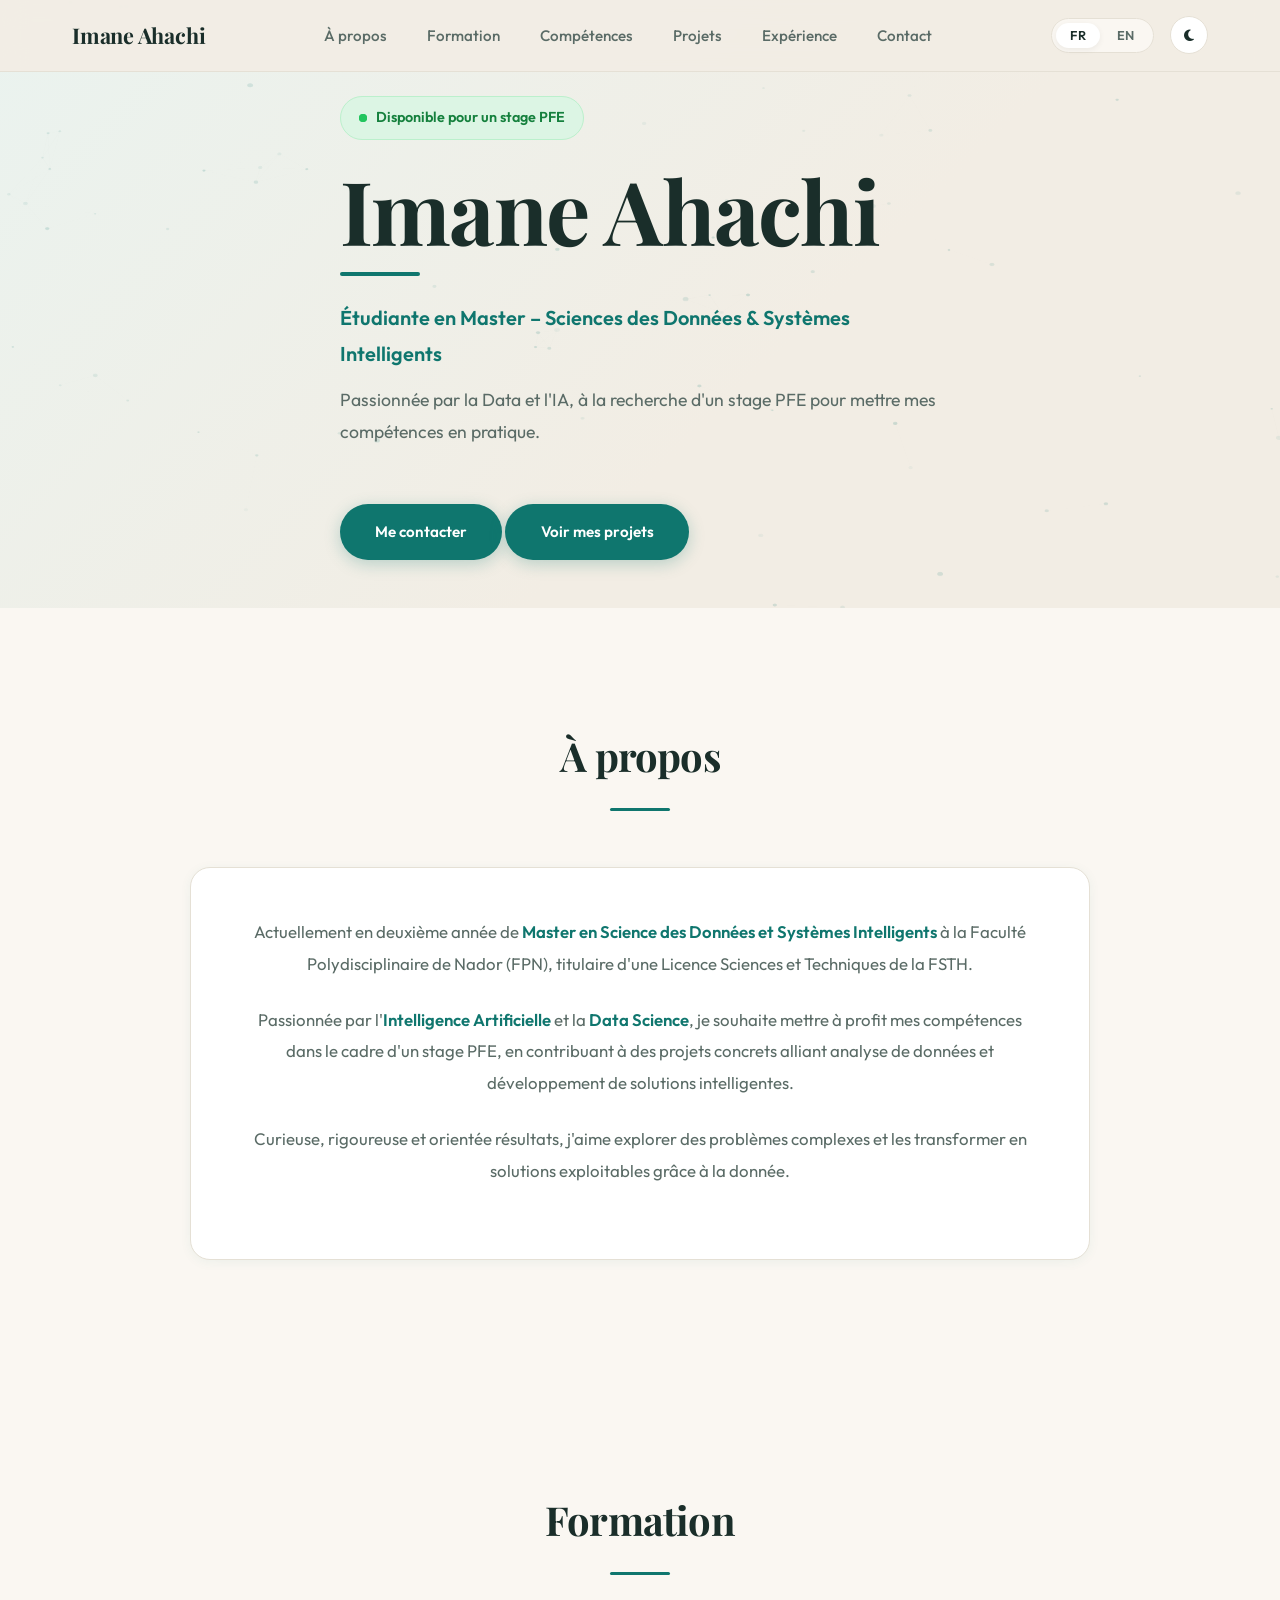
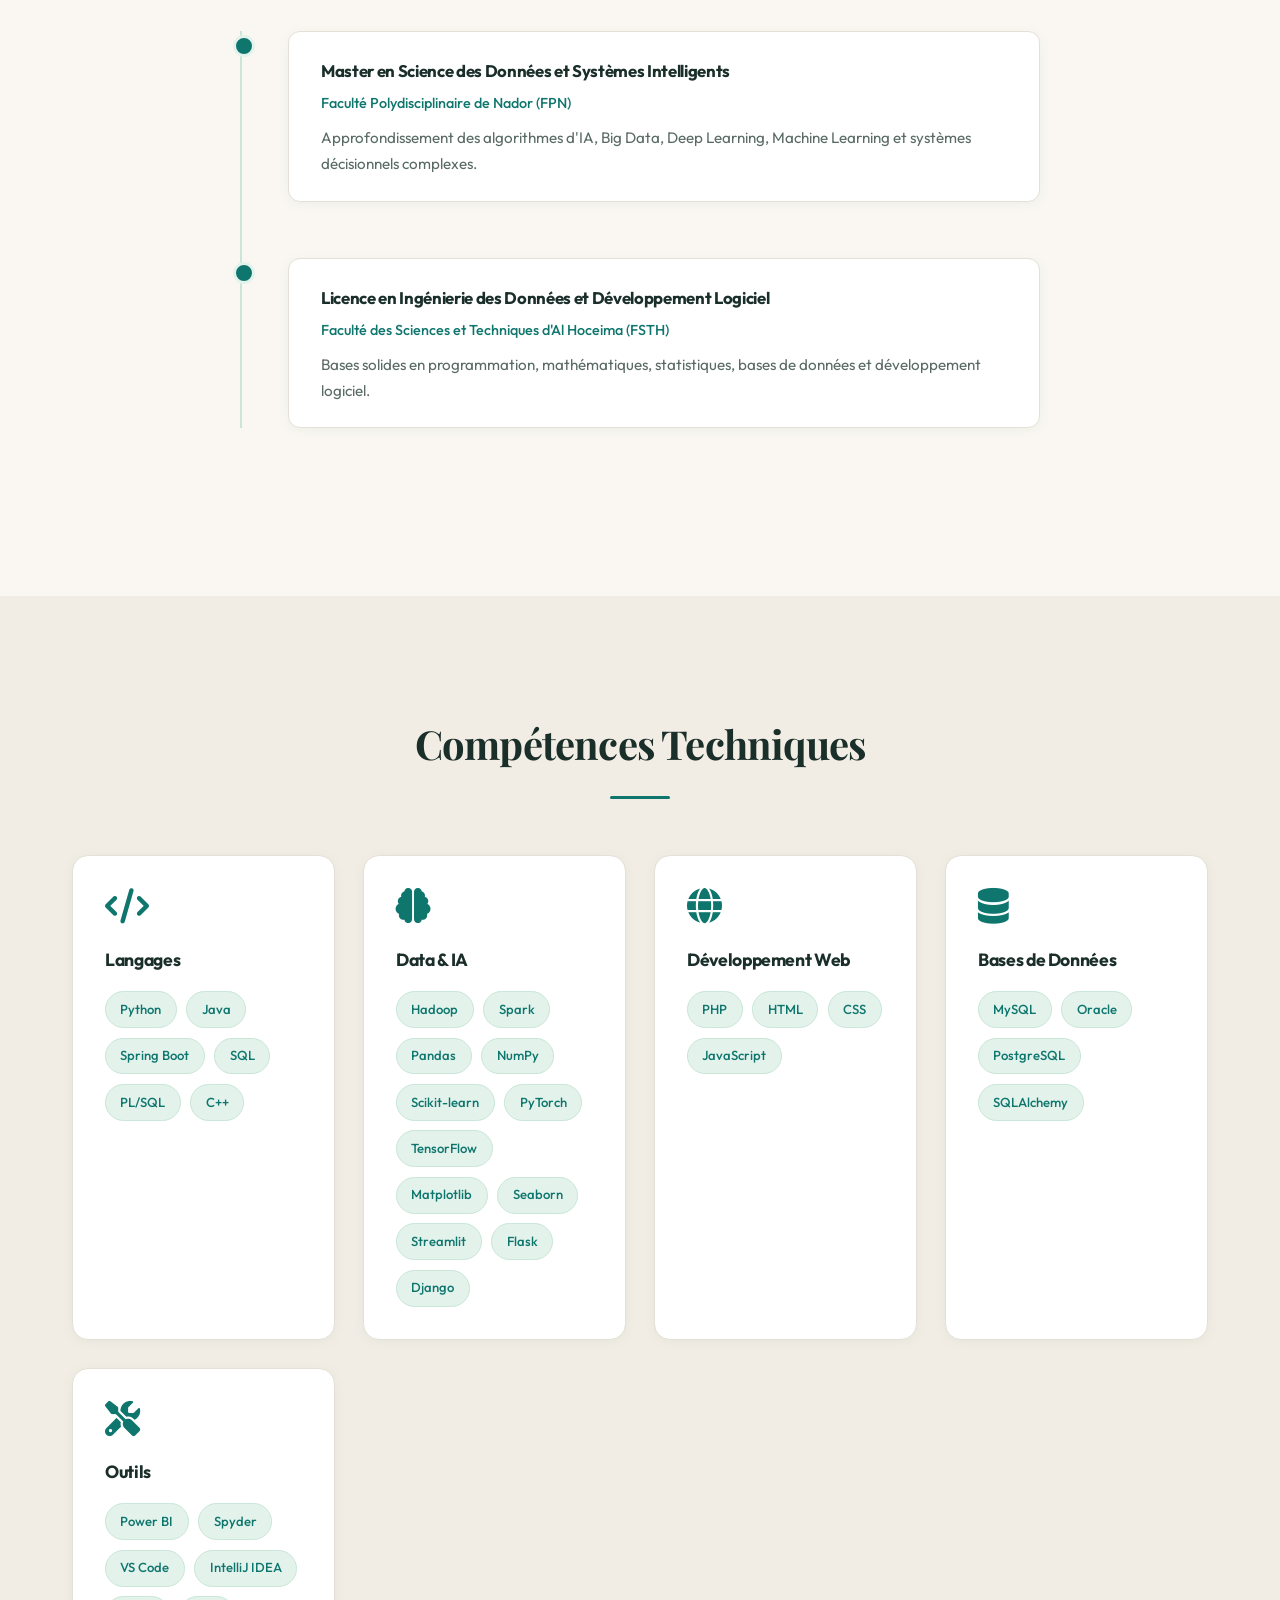
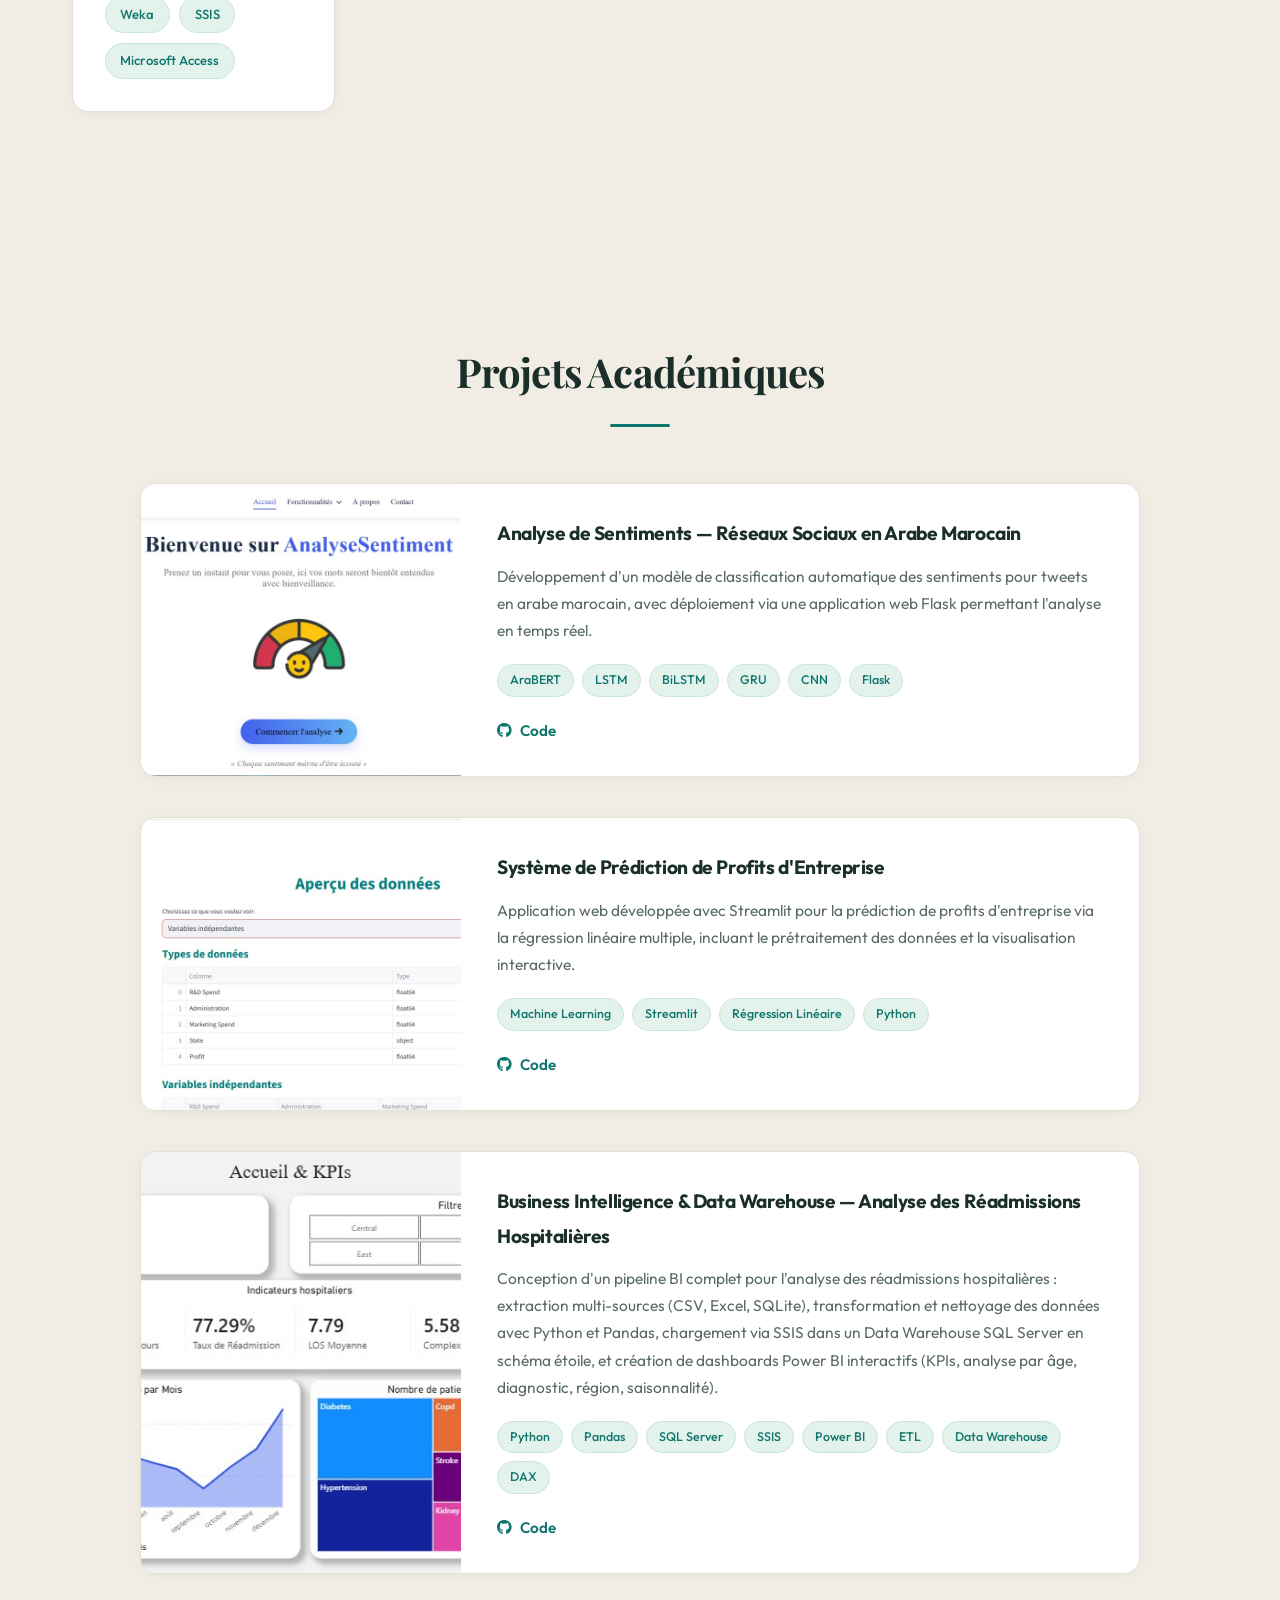
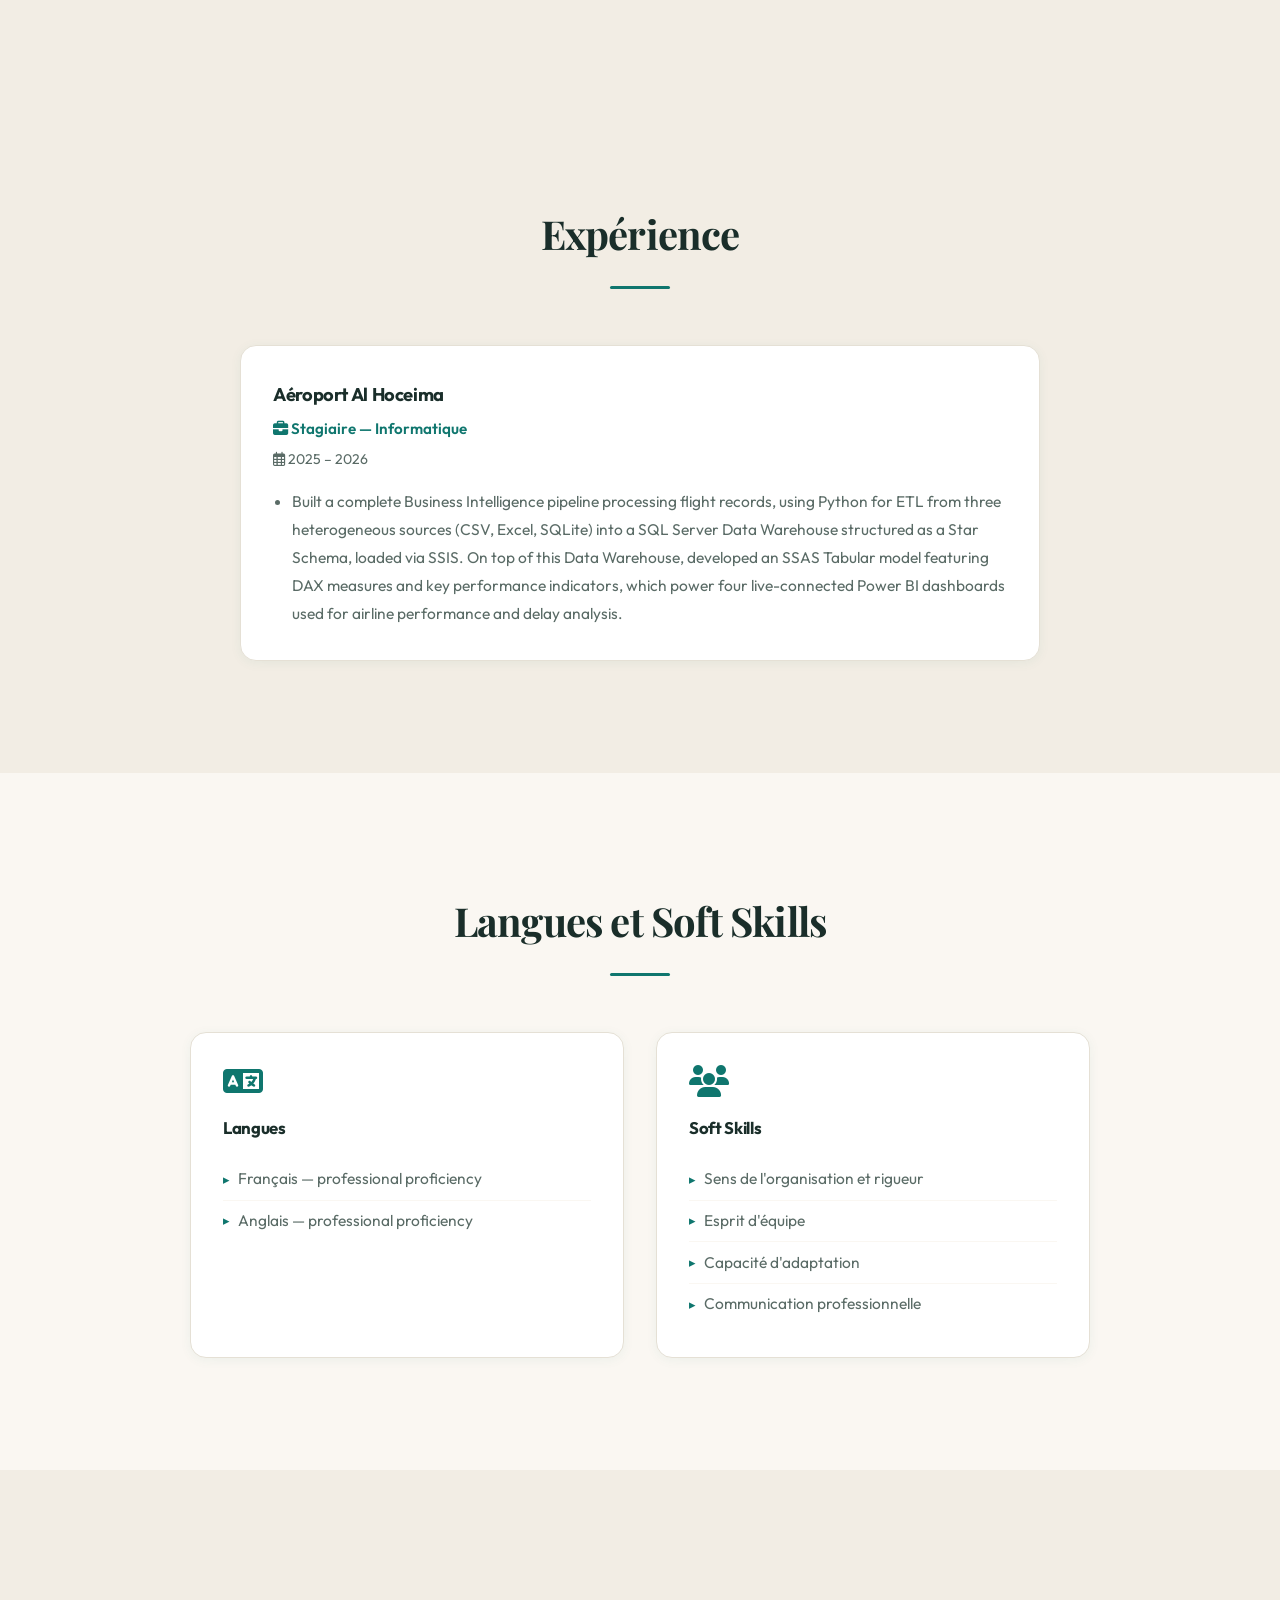
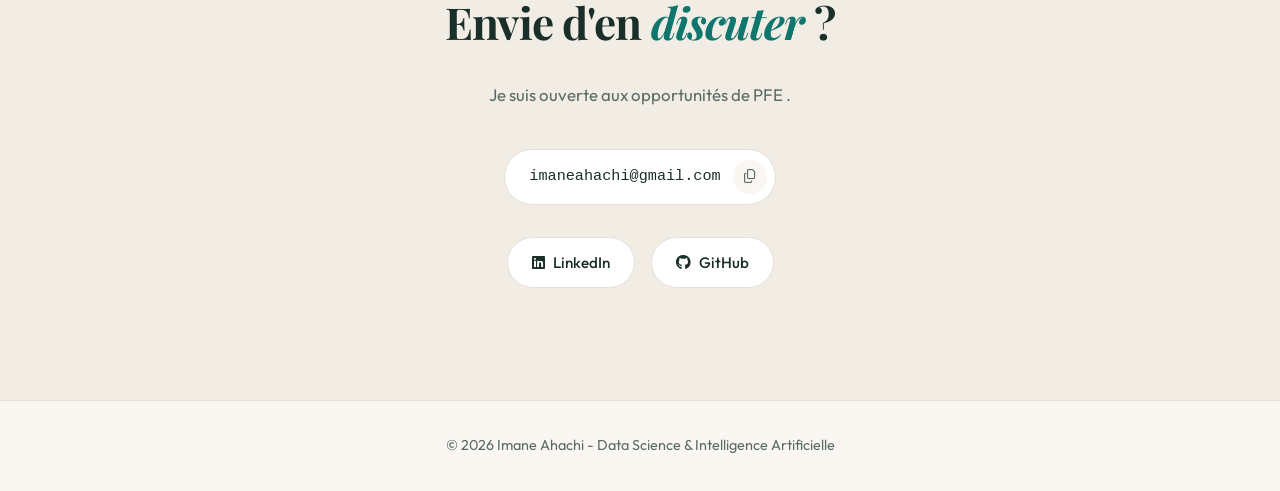
==== commit 9f9c8a57: "modification version mobil" ====
--- a/index.html
+++ b/index.html
@@ -384,7 +384,7 @@
 
     <footer>
         <div class="container" style="padding: 2rem 0; text-align: center; color: var(--text-dim); font-size: 0.9rem;">
-            <p>&copy; 2026 Imane Ahachi — Data Science &amp; Intelligence Artificielle</p>
+            <p>&copy; 2026 Imane Ahachi - Data Science &amp; Intelligence Artificielle</p>
         </div>
     </footer>
 
--- a/style.css
+++ b/style.css
@@ -1,778 +1,900 @@
-:root {
-    --bg-color: #f2ede4;
-    --bg-alt: #faf7f2;
-    --surface-color: #ffffff;
-    --accent-primary: #0f766e;
-    --accent-secondary: #16a34a;
-    --text-main: #1a2e2a;
-    --text-dim: #5a6b66;
-    --border-color: #e5e0d5;
-    --border-hover: #c9d6cf;
-    --font-main: 'Outfit', sans-serif;
-    --font-serif: 'Playfair Display', serif;
-    --transition-smooth: all 0.4s cubic-bezier(0.4, 0, 0.2, 1);
-    --shadow-sm: 0 2px 12px rgba(15, 118, 110, 0.06);
-    --shadow-md: 0 8px 28px rgba(15, 118, 110, 0.10);
-    --shadow-lg: 0 16px 40px rgba(15, 118, 110, 0.14);
-}
-
-* { margin: 0; padding: 0; box-sizing: border-box; }
-
-body {
-    background-color: var(--bg-color);
-    color: var(--text-main);
-    font-family: var(--font-main);
-    overflow-x: hidden;
-    line-height: 1.8;
-    transition: background-color 0.4s ease, color 0.4s ease;
-}
-
-::-webkit-scrollbar { width: 8px; }
-::-webkit-scrollbar-track { background: var(--bg-alt); }
-::-webkit-scrollbar-thumb { background: var(--accent-primary); border-radius: 10px; opacity: 0.6; }
-::-webkit-scrollbar-thumb:hover { background: #0d5f59; }
-
-h1, h2, h3 { font-weight: 700; letter-spacing: -0.02em; }
-
-.container { max-width: 1200px; margin: 0 auto; padding: 0 2rem; }
-
-/* ===== Navigation ===== */
-nav {
-    position: fixed;
-    top: 0;
-    width: 100%;
-    z-index: 1000;
-    padding: 1rem 0;
-    transition: var(--transition-smooth);
-    background: rgba(242, 237, 228, 0.92);
-    backdrop-filter: blur(12px);
-    border-bottom: 1px solid var(--border-color);
-}
-
-nav.scrolled {
-    background: rgba(242, 237, 228, 0.98);
-    padding: 0.8rem 0;
-    box-shadow: var(--shadow-sm);
-}
-
-.nav-content { display: flex; justify-content: space-between; align-items: center; }
-
-.nav-brand {
-    font-family: var(--font-serif);
-    font-weight: 700;
-    font-size: 1.35rem;
-    color: var(--text-main);
-    text-decoration: none;
-    letter-spacing: -0.01em;
-}
-
-.nav-links { display: flex; gap: 2.5rem; }
-
-.nav-links a {
-    text-decoration: none;
-    color: var(--text-dim);
-    font-weight: 500;
-    font-size: 0.95rem;
-    transition: var(--transition-smooth);
-    position: relative;
-}
-
-.nav-links a::after {
-    content: '';
-    position: absolute;
-    bottom: -4px;
-    left: 0;
-    width: 0;
-    height: 2px;
-    background: var(--accent-primary);
-    transition: width 0.3s ease;
-}
-
-.nav-links a:hover { color: var(--accent-primary); }
-.nav-links a:hover::after { width: 100%; }
-
-.nav-actions { display: flex; align-items: center; gap: 1rem; }
-
-.theme-toggle {
-    border: 1px solid var(--border-color);
-    background: var(--surface-color);
-    width: 38px;
-    height: 38px;
-    border-radius: 50%;
-    cursor: pointer;
-    display: flex;
-    align-items: center;
-    justify-content: center;
-    color: var(--text-main);
-    transition: var(--transition-smooth);
-}
-
-.theme-toggle:hover {
-    background: var(--bg-alt);
-    border-color: var(--accent-primary);
-    color: var(--accent-primary);
-    transform: rotate(15deg);
-}
-
-.mobile-nav-toggle {
-    display: none;
-    background: none;
-    border: none;
-    color: var(--text-main);
-    font-size: 1.5rem;
-    cursor: pointer;
-}
-
-/* ===== Language Switch ===== */
-.lang-switch {
-    display: inline-flex;
-    align-items: center;
-    background: var(--bg-alt);
-    border: 1px solid var(--border-color);
-    border-radius: 100px;
-    padding: 4px;
-    gap: 2px;
-}
-
-.lang-btn {
-    display: inline-flex;
-    align-items: center;
-    justify-content: center;
-    text-decoration: none;
-    background: transparent;
-    color: var(--text-dim);
-    font-family: var(--font-main);
-    font-weight: 600;
-    font-size: 0.8rem;
-    letter-spacing: 0.03em;
-    padding: 0.4rem 0.9rem;
-    border-radius: 100px;
-    transition: all 0.3s ease;
-    line-height: 1;
-    cursor: pointer;
-}
-
-.lang-btn:hover { color: var(--accent-primary); }
-
-.lang-btn.active {
-    background: var(--surface-color);
-    color: var(--text-main);
-    box-shadow: 0 2px 6px rgba(0, 0, 0, 0.06);
-}
-
-body.dark-mode .lang-switch {
-    background: #0f1a18;
-    border-color: var(--border-color);
-}
-
-body.dark-mode .lang-btn.active {
-    background: #1e3a35;
-    color: var(--accent-primary);
-}
-
-/* ===== Hero ===== */
-.hero {
-    min-height: 65vh;
-    display: flex;
-    align-items: center;
-    position: relative;
-    overflow: hidden;
-    background: linear-gradient(135deg, #eaf3ef 0%, var(--bg-color) 60%);
-    padding-top: 6rem;
-    padding-bottom: 3rem;
-}
-
-.availability-badge {
-    display: inline-flex;
-    align-items: center;
-    gap: 0.6rem;
-    background: #dcf5e4;
-    color: #15803d;
-    border: 1px solid #bbf0cc;
-    padding: 0.5rem 1.1rem;
-    border-radius: 100px;
-    font-size: 0.9rem;
-    font-weight: 600;
-    margin-bottom: 1.5rem;
-}
-
-.pulse-dot {
-    width: 8px; height: 8px;
-    background: #22c55e;
-    border-radius: 50%;
-    position: relative;
-    flex-shrink: 0;
-}
-
-.pulse-dot::after {
-    content: '';
-    position: absolute;
-    top: 0; left: 0;
-    width: 100%; height: 100%;
-    border-radius: 50%;
-    background: #22c55e;
-    animation: pulse-dot-anim 1.8s ease-out infinite;
-}
-
-@keyframes pulse-dot-anim {
-    0% { transform: scale(1); opacity: 0.6; }
-    100% { transform: scale(2.8); opacity: 0; }
-}
-
-.hero-canvas {
-    position: absolute;
-    top: 0; left: 0;
-    width: 100%; height: 100%;
-    z-index: 0;
-    opacity: 0.35;
-    pointer-events: none;
-}
-
-.hero-content { max-width: 800px; position: relative; z-index: 1; }
-
-.hero h1 {
-    font-family: var(--font-serif);
-    font-size: clamp(3rem, 10vw, 5.5rem);
-    line-height: 1.05;
-    margin-bottom: 0.5rem;
-    color: var(--text-main);
-}
-
-.hero h1::after {
-    content: '';
-    display: block;
-    width: 80px;
-    height: 4px;
-    background: var(--accent-primary);
-    margin-top: 1rem;
-    border-radius: 2px;
-}
-
-.hero .hero-subtitle {
-    font-size: 1.25rem;
-    font-weight: 600;
-    color: var(--accent-primary);
-    margin-top: 1.5rem;
-    margin-bottom: 0.75rem;
-    font-family: var(--font-main);
-}
-
-.hero p {
-    font-size: 1.1rem;
-    color: var(--text-dim);
-    margin-bottom: 2rem;
-    max-width: 600px;
-}
-
-/* ===== Sections ===== */
-section { padding: 7rem 0; }
-
-.section-title { margin-bottom: 3.5rem; text-align: center; }
-
-.section-title h2 {
-    font-family: var(--font-serif);
-    font-size: 2.5rem;
-    margin-bottom: 1rem;
-    color: var(--text-main);
-}
-
-.section-title .underline {
-    width: 60px;
-    height: 3px;
-    background: var(--accent-primary);
-    margin: 0 auto;
-    border-radius: 2px;
-}
-
-.about, .academic, .languages { background-color: var(--bg-alt); }
-
-/* ===== About ===== */
-.about-card {
-    padding: 3rem;
-    max-width: 900px;
-    margin: 0 auto;
-    text-align: center;
-    background: var(--surface-color);
-    border: 1px solid var(--border-color);
-    border-radius: 20px;
-    box-shadow: var(--shadow-sm);
-}
-
-.about-card p {
-    margin-bottom: 1.5rem;
-    font-size: 1.05rem;
-    color: var(--text-dim);
-    line-height: 1.9;
-}
-
-.about-card strong { color: var(--accent-primary); font-weight: 600; }
-
-/* ===== Skills ===== */
-.skills-grid {
-    display: grid;
-    grid-template-columns: repeat(auto-fit, minmax(250px, 1fr));
-    gap: 1.75rem;
-}
-
-.skill-card {
-    padding: 2rem;
-    transition: var(--transition-smooth);
-    background: var(--surface-color);
-    border: 1px solid var(--border-color);
-    border-radius: 16px;
-    box-shadow: var(--shadow-sm);
-}
-
-.skill-card:hover {
-    transform: translateY(-8px);
-    box-shadow: var(--shadow-md);
-    border-color: var(--border-hover);
-}
-
-.skill-card i {
-    font-size: 2.2rem;
-    margin-bottom: 1.25rem;
-    color: var(--accent-primary);
-}
-
-.skill-card h3 { color: var(--text-main); margin-bottom: 0.5rem; font-size: 1.1rem; }
-
-.skill-tags { display: flex; flex-wrap: wrap; gap: 0.6rem; margin-top: 1rem; }
-
-.skill-tag {
-    background: #e3f3ec;
-    padding: 0.35rem 0.9rem;
-    border-radius: 100px;
-    font-size: 0.82rem;
-    color: var(--accent-primary);
-    font-weight: 500;
-    border: 1px solid #c9e6d8;
-}
-
-/* ===== Timeline ===== */
-.timeline { position: relative; max-width: 800px; margin: 0 auto; }
-
-.timeline::before {
-    content: '';
-    position: absolute;
-    left: 0; top: 0;
-    width: 2px; height: 100%;
-    background: #c9e6d8;
-}
-
-.timeline-item { padding-left: 3rem; position: relative; margin-bottom: 3.5rem; }
-
-.timeline-item::before {
-    content: '';
-    position: absolute;
-    left: -7px; top: 4px;
-    width: 16px; height: 16px;
-    border-radius: 50%;
-    background: var(--accent-primary);
-    border: 3px solid #e3f3ec;
-}
-
-.timeline-date {
-    color: var(--accent-primary);
-    font-weight: 600;
-    margin-bottom: 0.5rem;
-    display: block;
-    font-size: 0.9rem;
-}
-
-.timeline-content {
-    background: var(--surface-color);
-    padding: 1.5rem 2rem;
-    border-radius: 12px;
-    border: 1px solid var(--border-color);
-    box-shadow: var(--shadow-sm);
-}
-
-.timeline-content h3 { color: var(--text-main); margin-bottom: 0.3rem; font-size: 1.05rem; }
-
-.timeline-content .timeline-institution {
-    color: var(--accent-primary);
-    font-size: 0.9rem;
-    font-weight: 500;
-    margin-bottom: 0.5rem;
-    display: block;
-}
-
-.timeline-content p { color: var(--text-dim); font-size: 0.95rem; line-height: 1.7; }
-
-/* ===== Experience ===== */
-.experience-card {
-    padding: 2rem;
-    background: var(--surface-color);
-    border: 1px solid var(--border-color);
-    border-radius: 16px;
-    box-shadow: var(--shadow-sm);
-    max-width: 800px;
-    margin: 0 auto;
-}
-
-.experience-card h3 { color: var(--text-main); font-size: 1.15rem; margin-bottom: 0.25rem; }
-.experience-card .exp-role { color: var(--accent-primary); font-weight: 600; font-size: 0.95rem; margin-bottom: 0.25rem; display: block; }
-.experience-card .exp-date { color: var(--text-dim); font-size: 0.88rem; margin-bottom: 1rem; display: block; }
-.experience-card ul { padding-left: 1.2rem; color: var(--text-dim); font-size: 0.97rem; line-height: 1.8; }
-
-/* ===== Projects ===== */
-/* ===== Projects ===== */
-.projects-grid {
-    display: flex;
-    flex-direction: column;
-    gap: 2.5rem;
-    max-width: 1000px;
-    margin: 0 auto;
-}
-
-.project-card {
-    display: grid;
-    grid-template-columns: 320px 1fr;
-    overflow: hidden;
-    transition: var(--transition-smooth);
-    background: var(--surface-color);
-    border: 1px solid var(--border-color);
-    border-radius: 16px;
-    box-shadow: var(--shadow-sm);
-    align-items: stretch;
-}
-
-.project-card:hover {
-    transform: translateY(-6px);
-    box-shadow: var(--shadow-lg);
-    border-color: var(--border-hover);
-}
-
-.project-image {
-    width: 100%;
-    height: 100%;
-    min-height: 240px;
-    background-size: cover;
-    background-position: center;
-    transition: var(--transition-smooth);
-}
-
-#project1-img {
-    background-image: url('images/Projet1.jpeg');
-    background-size: cover;
-    background-position: center;
-    background-repeat: no-repeat;
-}
-#project2-img { 
-    background-image: url('images/Projet2.jpeg');
-    background-size: cover;
-    background-position: center;
-    background-repeat: no-repeat;
-}
-#project3-img { 
-    background-image: url('images/Projet3.jpeg');
-    background-size: cover;
-    background-position: center;
-    background-repeat: no-repeat;
-}
-
-.project-card:hover .project-image { transform: scale(1.03); }
-
-.project-info {
-    padding: 2rem 2.25rem;
-    display: flex;
-    flex-direction: column;
-    justify-content: center;
-}
-
-.project-info h3 {
-    color: var(--text-main);
-    margin-bottom: 0.75rem;
-    font-size: 1.2rem;
-}
-
-.project-info p {
-    color: var(--text-dim);
-    margin-bottom: 1.25rem;
-    font-size: 0.97rem;
-    line-height: 1.75;
-}
-
-.project-tech {
-    display: flex;
-    flex-wrap: wrap;
-    gap: 0.5rem;
-    margin-bottom: 1.25rem;
-}
-
-.project-tech span {
-    background: #e3f3ec;
-    color: var(--accent-primary);
-    font-size: 0.78rem;
-    padding: 0.25rem 0.75rem;
-    border-radius: 100px;
-    font-weight: 500;
-    border: 1px solid #c9e6d8;
-}
-
-.project-links {
-    display: flex;
-    gap: 1.5rem;
-}
-
-.project-link {
-    color: var(--accent-primary);
-    text-decoration: none;
-    font-weight: 600;
-    display: flex;
-    align-items: center;
-    gap: 0.5rem;
-    font-size: 0.95rem;
-    transition: var(--transition-smooth);
-}
-
-.project-link:hover { color: #0d5f59; }
-/* ===== Languages & Soft Skills ===== */
-.lang-skills-grid {
-    display: grid;
-    grid-template-columns: 1fr 1fr;
-    gap: 2rem;
-    max-width: 900px;
-    margin: 0 auto;
-}
-
-.lang-card {
-    background: var(--surface-color);
-    border: 1px solid var(--border-color);
-    border-radius: 16px;
-    padding: 2rem;
-    box-shadow: var(--shadow-sm);
-}
-
-.lang-card i { font-size: 2rem; color: var(--accent-primary); margin-bottom: 1rem; }
-.lang-card h3 { color: var(--text-main); margin-bottom: 1rem; font-size: 1.05rem; }
-.lang-card ul { list-style: none; padding: 0; }
-
-.lang-card ul li {
-    color: var(--text-dim);
-    font-size: 0.97rem;
-    padding: 0.4rem 0;
-    border-bottom: 1px solid var(--bg-alt);
-    display: flex;
-    align-items: center;
-    gap: 0.5rem;
-}
-
-.lang-card ul li:last-child { border-bottom: none; }
-
-.lang-card ul li::before {
-    content: '▸';
-    color: var(--accent-primary);
-    font-size: 0.8rem;
-}
-
-/* ===== Buttons ===== */
-.btn {
-    padding: 1rem 2.5rem;
-    border-radius: 100px;
-    font-weight: 600;
-    text-decoration: none;
-    transition: var(--transition-smooth);
-    display: inline-block;
-    font-size: 1rem;
-}
-
-.btn-primary, .btn--primary {
-    background: var(--accent-primary);
-    color: #fff;
-    border: none;
-    box-shadow: 0 4px 16px rgba(15, 118, 110, 0.25);
-}
-
-.btn-primary:hover, .btn--primary:hover {
-    transform: translateY(-3px);
-    background: #0d5f59;
-    box-shadow: 0 8px 24px rgba(15, 118, 110, 0.35);
-}
-
-.hero .btn { margin-top: 1.5rem; padding: 0.9rem 2.2rem; font-size: 0.95rem; }
-
-/* ===== Contact ===== */
-.contact-v2 {
-    background: var(--bg-color);
-    text-align: center;
-    transition: background-color 0.4s ease;
-}
-
-.contact-title {
-    font-family: var(--font-serif);
-    font-size: clamp(2rem, 5vw, 2.75rem);
-    font-weight: 700;
-    color: var(--text-main);
-    margin-bottom: 1.25rem;
-}
-
-.contact-title .highlight { color: var(--accent-primary); font-style: italic; }
-
-.contact-subtitle {
-    color: var(--text-dim);
-    font-size: 1.05rem;
-    max-width: 480px;
-    margin: 0 auto 2.5rem;
-    line-height: 1.7;
-}
-
-.email-pill {
-    display: inline-flex;
-    align-items: center;
-    gap: 0.75rem;
-    background: var(--surface-color);
-    border: 1px solid var(--border-color);
-    border-radius: 100px;
-    padding: 0.6rem 0.5rem 0.6rem 1.5rem;
-    font-family: 'Courier New', monospace;
-    font-size: 0.95rem;
-    color: var(--text-main);
-    margin-bottom: 2rem;
-}
-
-.copy-btn {
-    background: var(--bg-alt);
-    border: none;
-    border-radius: 50%;
-    width: 34px; height: 34px;
-    cursor: pointer;
-    color: var(--text-dim);
-    display: flex;
-    align-items: center;
-    justify-content: center;
-    transition: var(--transition-smooth);
-}
-
-.copy-btn:hover { background: #e3f3ec; color: var(--accent-primary); }
-
-.contact-links { display: flex; justify-content: center; gap: 1rem; flex-wrap: wrap; }
-
-.contact-pill {
-    display: inline-flex;
-    align-items: center;
-    gap: 0.5rem;
-    background: var(--surface-color);
-    border: 1px solid var(--border-color);
-    border-radius: 100px;
-    padding: 0.7rem 1.5rem;
-    color: var(--text-main);
-    text-decoration: none;
-    font-weight: 500;
-    font-size: 0.95rem;
-    transition: var(--transition-smooth);
-}
-
-.contact-pill:hover {
-    background: var(--bg-alt);
-    border-color: var(--border-hover);
-    transform: translateY(-3px);
-}
-
-/* ===== Footer ===== */
-footer {
-    background: var(--bg-alt);
-    border-top: 1px solid var(--border-color);
-}
-
-/* ===== Reveal animation ===== */
-.reveal {
-    opacity: 0;
-    transform: translateY(30px);
-    transition: opacity 0.6s ease, transform 0.6s ease;
-}
-
-.reveal.visible { opacity: 1; transform: translateY(0); }
-
-/* ===== Dark mode ===== */
-body.dark-mode {
-    --bg-color: #0f1a18;
-    --bg-alt: #14211e;
-    --surface-color: #1a2b28;
-    --accent-primary: #2dd4bf;
-    --accent-secondary: #4ade80;
-    --text-main: #e8f0ed;
-    --text-dim: #94b0a8;
-    --border-color: #2a3d38;
-    --border-hover: #3d554e;
-    --shadow-sm: 0 2px 12px rgba(0, 0, 0, 0.3);
-    --shadow-md: 0 8px 28px rgba(0, 0, 0, 0.4);
-    --shadow-lg: 0 16px 40px rgba(0, 0, 0, 0.5);
-    background-color: var(--bg-color);
-}
-
-body.dark-mode nav {
-    background: rgba(15, 26, 24, 0.95);
-    border-bottom-color: var(--border-color);
-}
-
-body.dark-mode nav.scrolled { background: rgba(15, 26, 24, 0.98); }
-
-body.dark-mode .hero {
-    background: linear-gradient(135deg, #14211e 0%, #0f1a18 60%);
-}
-
-body.dark-mode .hero h1 { color: var(--text-main); }
-body.dark-mode .hero h1::after { background: var(--accent-primary); }
-
-body.dark-mode .skill-tag,
-body.dark-mode .project-tech span {
-    background: #1e3a35;
-    color: #2dd4bf;
-    border-color: #2a4a44;
-}
-
-body.dark-mode .timeline::before { background: #2a4a44; }
-body.dark-mode .timeline-item::before { border-color: #1e3a35; }
-
-body.dark-mode .about,
-body.dark-mode .academic,
-body.dark-mode .languages,
-body.dark-mode footer {
-    background-color: var(--bg-alt);
-}
-
-body.dark-mode .availability-badge {
-    background: #052e1a;
-    color: #4ade80;
-    border-color: #166534;
-}
-
-/* ===== Responsive ===== */
-@media (max-width: 768px) {
-    .mobile-nav-toggle { display: block; }
-
-    .nav-links {
-        display: none;
-        position: absolute;
-        top: 100%;
-        left: 0;
-        width: 100%;
-        background: rgba(242, 237, 228, 0.98);
-        flex-direction: column;
-        padding: 2rem;
-        gap: 1.5rem;
-        border-bottom: 1px solid var(--border-color);
-    }
-
-    body.dark-mode .nav-links { background: rgba(15, 26, 24, 0.98); }
-
-    .nav-links.active { display: flex; }
-
-    .hero h1 { font-size: 3rem; }
-    .projects-grid { grid-template-columns: 1fr; }
-    .lang-skills-grid { grid-template-columns: 1fr; }
-
-    .hero-buttons {
-        display: flex;
-        flex-wrap: wrap;
-        gap: 1rem;
-        margin-top: 1.5rem;
-    }
-
-    .email-pill {
-        font-size: 0.82rem;
-        padding: 0.5rem 0.4rem 0.5rem 1rem;
-    }
-}
+:root {
+    --bg-color: #f2ede4;
+    --bg-alt: #faf7f2;
+    --surface-color: #ffffff;
+    --accent-primary: #0f766e;
+    --accent-secondary: #16a34a;
+    --text-main: #1a2e2a;
+    --text-dim: #5a6b66;
+    --border-color: #e5e0d5;
+    --border-hover: #c9d6cf;
+    --font-main: 'Outfit', sans-serif;
+    --font-serif: 'Playfair Display', serif;
+    --transition-smooth: all 0.4s cubic-bezier(0.4, 0, 0.2, 1);
+    --shadow-sm: 0 2px 12px rgba(15, 118, 110, 0.06);
+    --shadow-md: 0 8px 28px rgba(15, 118, 110, 0.10);
+    --shadow-lg: 0 16px 40px rgba(15, 118, 110, 0.14);
+}
+
+* { margin: 0; padding: 0; box-sizing: border-box; }
+
+body {
+    background-color: var(--bg-color);
+    color: var(--text-main);
+    font-family: var(--font-main);
+    overflow-x: hidden;
+    line-height: 1.8;
+    transition: background-color 0.4s ease, color 0.4s ease;
+}
+
+::-webkit-scrollbar { width: 8px; }
+::-webkit-scrollbar-track { background: var(--bg-alt); }
+::-webkit-scrollbar-thumb { background: var(--accent-primary); border-radius: 10px; opacity: 0.6; }
+::-webkit-scrollbar-thumb:hover { background: #0d5f59; }
+
+h1, h2, h3 { font-weight: 700; letter-spacing: -0.02em; }
+
+.container { max-width: 1200px; margin: 0 auto; padding: 0 2rem; }
+
+/* ===== Navigation ===== */
+nav {
+    position: fixed;
+    top: 0;
+    width: 100%;
+    z-index: 1000;
+    padding: 1rem 0;
+    transition: var(--transition-smooth);
+    background: rgba(242, 237, 228, 0.92);
+    backdrop-filter: blur(12px);
+    border-bottom: 1px solid var(--border-color);
+}
+
+nav.scrolled {
+    background: rgba(242, 237, 228, 0.98);
+    padding: 0.8rem 0;
+    box-shadow: var(--shadow-sm);
+}
+
+.nav-content { display: flex; justify-content: space-between; align-items: center; }
+
+.nav-brand {
+    font-family: var(--font-serif);
+    font-weight: 700;
+    font-size: 1.35rem;
+    color: var(--text-main);
+    text-decoration: none;
+    letter-spacing: -0.01em;
+}
+
+.nav-links { display: flex; gap: 2.5rem; }
+
+.nav-links a {
+    text-decoration: none;
+    color: var(--text-dim);
+    font-weight: 500;
+    font-size: 0.95rem;
+    transition: var(--transition-smooth);
+    position: relative;
+}
+
+.nav-links a::after {
+    content: '';
+    position: absolute;
+    bottom: -4px;
+    left: 0;
+    width: 0;
+    height: 2px;
+    background: var(--accent-primary);
+    transition: width 0.3s ease;
+}
+
+.nav-links a:hover { color: var(--accent-primary); }
+.nav-links a:hover::after { width: 100%; }
+
+.nav-actions { display: flex; align-items: center; gap: 1rem; }
+
+.theme-toggle {
+    border: 1px solid var(--border-color);
+    background: var(--surface-color);
+    width: 38px;
+    height: 38px;
+    border-radius: 50%;
+    cursor: pointer;
+    display: flex;
+    align-items: center;
+    justify-content: center;
+    color: var(--text-main);
+    transition: var(--transition-smooth);
+}
+
+.theme-toggle:hover {
+    background: var(--bg-alt);
+    border-color: var(--accent-primary);
+    color: var(--accent-primary);
+    transform: rotate(15deg);
+}
+
+.mobile-nav-toggle {
+    display: none;
+    background: none;
+    border: none;
+    color: var(--text-main);
+    font-size: 1.5rem;
+    cursor: pointer;
+}
+
+/* ===== Language Switch ===== */
+.lang-switch {
+    display: inline-flex;
+    align-items: center;
+    background: var(--bg-alt);
+    border: 1px solid var(--border-color);
+    border-radius: 100px;
+    padding: 4px;
+    gap: 2px;
+}
+
+.lang-btn {
+    display: inline-flex;
+    align-items: center;
+    justify-content: center;
+    text-decoration: none;
+    background: transparent;
+    color: var(--text-dim);
+    font-family: var(--font-main);
+    font-weight: 600;
+    font-size: 0.8rem;
+    letter-spacing: 0.03em;
+    padding: 0.4rem 0.9rem;
+    border-radius: 100px;
+    transition: all 0.3s ease;
+    line-height: 1;
+    cursor: pointer;
+}
+
+.lang-btn:hover { color: var(--accent-primary); }
+
+.lang-btn.active {
+    background: var(--surface-color);
+    color: var(--text-main);
+    box-shadow: 0 2px 6px rgba(0, 0, 0, 0.06);
+}
+
+body.dark-mode .lang-switch {
+    background: #0f1a18;
+    border-color: var(--border-color);
+}
+
+body.dark-mode .lang-btn.active {
+    background: #1e3a35;
+    color: var(--accent-primary);
+}
+
+/* ===== Hero ===== */
+.hero {
+    min-height: 65vh;
+    display: flex;
+    align-items: center;
+    position: relative;
+    overflow: hidden;
+    background: linear-gradient(135deg, #eaf3ef 0%, var(--bg-color) 60%);
+    padding-top: 6rem;
+    padding-bottom: 3rem;
+}
+
+.availability-badge {
+    display: inline-flex;
+    align-items: center;
+    gap: 0.6rem;
+    background: #dcf5e4;
+    color: #15803d;
+    border: 1px solid #bbf0cc;
+    padding: 0.5rem 1.1rem;
+    border-radius: 100px;
+    font-size: 0.9rem;
+    font-weight: 600;
+    margin-bottom: 1.5rem;
+}
+
+.pulse-dot {
+    width: 8px; height: 8px;
+    background: #22c55e;
+    border-radius: 50%;
+    position: relative;
+    flex-shrink: 0;
+}
+
+.pulse-dot::after {
+    content: '';
+    position: absolute;
+    top: 0; left: 0;
+    width: 100%; height: 100%;
+    border-radius: 50%;
+    background: #22c55e;
+    animation: pulse-dot-anim 1.8s ease-out infinite;
+}
+
+@keyframes pulse-dot-anim {
+    0% { transform: scale(1); opacity: 0.6; }
+    100% { transform: scale(2.8); opacity: 0; }
+}
+
+.hero-canvas {
+    position: absolute;
+    top: 0; left: 0;
+    width: 100%; height: 100%;
+    z-index: 0;
+    opacity: 0.35;
+    pointer-events: none;
+}
+
+.hero-content { max-width: 800px; position: relative; z-index: 1; }
+
+.hero h1 {
+    font-family: var(--font-serif);
+    font-size: clamp(3rem, 10vw, 5.5rem);
+    line-height: 1.05;
+    margin-bottom: 0.5rem;
+    color: var(--text-main);
+}
+
+.hero h1::after {
+    content: '';
+    display: block;
+    width: 80px;
+    height: 4px;
+    background: var(--accent-primary);
+    margin-top: 1rem;
+    border-radius: 2px;
+}
+
+.hero .hero-subtitle {
+    font-size: 1.25rem;
+    font-weight: 600;
+    color: var(--accent-primary);
+    margin-top: 1.5rem;
+    margin-bottom: 0.75rem;
+    font-family: var(--font-main);
+}
+
+.hero p {
+    font-size: 1.1rem;
+    color: var(--text-dim);
+    margin-bottom: 2rem;
+    max-width: 600px;
+}
+
+/* ===== Sections ===== */
+section { padding: 7rem 0; }
+
+.section-title { margin-bottom: 3.5rem; text-align: center; }
+
+.section-title h2 {
+    font-family: var(--font-serif);
+    font-size: 2.5rem;
+    margin-bottom: 1rem;
+    color: var(--text-main);
+}
+
+.section-title .underline {
+    width: 60px;
+    height: 3px;
+    background: var(--accent-primary);
+    margin: 0 auto;
+    border-radius: 2px;
+}
+
+.about, .academic, .languages { background-color: var(--bg-alt); }
+
+/* ===== About ===== */
+.about-card {
+    padding: 3rem;
+    max-width: 900px;
+    margin: 0 auto;
+    text-align: center;
+    background: var(--surface-color);
+    border: 1px solid var(--border-color);
+    border-radius: 20px;
+    box-shadow: var(--shadow-sm);
+}
+
+.about-card p {
+    margin-bottom: 1.5rem;
+    font-size: 1.05rem;
+    color: var(--text-dim);
+    line-height: 1.9;
+}
+
+.about-card strong { color: var(--accent-primary); font-weight: 600; }
+
+/* ===== Skills ===== */
+.skills-grid {
+    display: grid;
+    grid-template-columns: repeat(auto-fit, minmax(250px, 1fr));
+    gap: 1.75rem;
+}
+
+.skill-card {
+    padding: 2rem;
+    transition: var(--transition-smooth);
+    background: var(--surface-color);
+    border: 1px solid var(--border-color);
+    border-radius: 16px;
+    box-shadow: var(--shadow-sm);
+}
+
+.skill-card:hover {
+    transform: translateY(-8px);
+    box-shadow: var(--shadow-md);
+    border-color: var(--border-hover);
+}
+
+.skill-card i {
+    font-size: 2.2rem;
+    margin-bottom: 1.25rem;
+    color: var(--accent-primary);
+}
+
+.skill-card h3 { color: var(--text-main); margin-bottom: 0.5rem; font-size: 1.1rem; }
+
+.skill-tags { display: flex; flex-wrap: wrap; gap: 0.6rem; margin-top: 1rem; }
+
+.skill-tag {
+    background: #e3f3ec;
+    padding: 0.35rem 0.9rem;
+    border-radius: 100px;
+    font-size: 0.82rem;
+    color: var(--accent-primary);
+    font-weight: 500;
+    border: 1px solid #c9e6d8;
+}
+
+/* ===== Timeline ===== */
+.timeline { position: relative; max-width: 800px; margin: 0 auto; }
+
+.timeline::before {
+    content: '';
+    position: absolute;
+    left: 0; top: 0;
+    width: 2px; height: 100%;
+    background: #c9e6d8;
+}
+
+.timeline-item { padding-left: 3rem; position: relative; margin-bottom: 3.5rem; }
+
+.timeline-item::before {
+    content: '';
+    position: absolute;
+    left: -7px; top: 4px;
+    width: 16px; height: 16px;
+    border-radius: 50%;
+    background: var(--accent-primary);
+    border: 3px solid #e3f3ec;
+}
+
+.timeline-date {
+    color: var(--accent-primary);
+    font-weight: 600;
+    margin-bottom: 0.5rem;
+    display: block;
+    font-size: 0.9rem;
+}
+
+.timeline-content {
+    background: var(--surface-color);
+    padding: 1.5rem 2rem;
+    border-radius: 12px;
+    border: 1px solid var(--border-color);
+    box-shadow: var(--shadow-sm);
+}
+
+.timeline-content h3 { color: var(--text-main); margin-bottom: 0.3rem; font-size: 1.05rem; }
+
+.timeline-content .timeline-institution {
+    color: var(--accent-primary);
+    font-size: 0.9rem;
+    font-weight: 500;
+    margin-bottom: 0.5rem;
+    display: block;
+}
+
+.timeline-content p { color: var(--text-dim); font-size: 0.95rem; line-height: 1.7; }
+
+/* ===== Experience ===== */
+.experience-card {
+    padding: 2rem;
+    background: var(--surface-color);
+    border: 1px solid var(--border-color);
+    border-radius: 16px;
+    box-shadow: var(--shadow-sm);
+    max-width: 800px;
+    margin: 0 auto;
+}
+
+.experience-card h3 { color: var(--text-main); font-size: 1.15rem; margin-bottom: 0.25rem; }
+.experience-card .exp-role { color: var(--accent-primary); font-weight: 600; font-size: 0.95rem; margin-bottom: 0.25rem; display: block; }
+.experience-card .exp-date { color: var(--text-dim); font-size: 0.88rem; margin-bottom: 1rem; display: block; }
+.experience-card ul { padding-left: 1.2rem; color: var(--text-dim); font-size: 0.97rem; line-height: 1.8; }
+
+/* ===== Projects ===== */
+/* ===== Projects ===== */
+.projects-grid {
+    display: flex;
+    flex-direction: column;
+    gap: 2.5rem;
+    max-width: 1000px;
+    margin: 0 auto;
+}
+
+.project-card {
+    display: grid;
+    grid-template-columns: 320px 1fr;
+    overflow: hidden;
+    transition: var(--transition-smooth);
+    background: var(--surface-color);
+    border: 1px solid var(--border-color);
+    border-radius: 16px;
+    box-shadow: var(--shadow-sm);
+    align-items: stretch;
+}
+
+.project-card:hover {
+    transform: translateY(-6px);
+    box-shadow: var(--shadow-lg);
+    border-color: var(--border-hover);
+}
+
+.project-image {
+    width: 100%;
+    height: 100%;
+    min-height: 240px;
+    background-size: cover;
+    background-position: center;
+    transition: var(--transition-smooth);
+}
+
+#project1-img {
+    background-image: url('images/Projet1.jpeg');
+    background-size: cover;
+    background-position: center;
+    background-repeat: no-repeat;
+}
+#project2-img { 
+    background-image: url('images/Projet2.jpeg');
+    background-size: cover;
+    background-position: center;
+    background-repeat: no-repeat;
+}
+#project3-img { 
+    background-image: url('images/Projet3.jpeg');
+    background-size: cover;
+    background-position: center;
+    background-repeat: no-repeat;
+}
+
+.project-card:hover .project-image { transform: scale(1.03); }
+
+.project-info {
+    padding: 2rem 2.25rem;
+    display: flex;
+    flex-direction: column;
+    justify-content: center;
+}
+
+.project-info h3 {
+    color: var(--text-main);
+    margin-bottom: 0.75rem;
+    font-size: 1.2rem;
+}
+
+.project-info p {
+    color: var(--text-dim);
+    margin-bottom: 1.25rem;
+    font-size: 0.97rem;
+    line-height: 1.75;
+}
+
+.project-tech {
+    display: flex;
+    flex-wrap: wrap;
+    gap: 0.5rem;
+    margin-bottom: 1.25rem;
+}
+
+.project-tech span {
+    background: #e3f3ec;
+    color: var(--accent-primary);
+    font-size: 0.78rem;
+    padding: 0.25rem 0.75rem;
+    border-radius: 100px;
+    font-weight: 500;
+    border: 1px solid #c9e6d8;
+}
+
+.project-links {
+    display: flex;
+    gap: 1.5rem;
+}
+
+.project-link {
+    color: var(--accent-primary);
+    text-decoration: none;
+    font-weight: 600;
+    display: flex;
+    align-items: center;
+    gap: 0.5rem;
+    font-size: 0.95rem;
+    transition: var(--transition-smooth);
+}
+
+.project-link:hover { color: #0d5f59; }
+/* ===== Languages & Soft Skills ===== */
+.lang-skills-grid {
+    display: grid;
+    grid-template-columns: 1fr 1fr;
+    gap: 2rem;
+    max-width: 900px;
+    margin: 0 auto;
+}
+
+.lang-card {
+    background: var(--surface-color);
+    border: 1px solid var(--border-color);
+    border-radius: 16px;
+    padding: 2rem;
+    box-shadow: var(--shadow-sm);
+}
+
+.lang-card i { font-size: 2rem; color: var(--accent-primary); margin-bottom: 1rem; }
+.lang-card h3 { color: var(--text-main); margin-bottom: 1rem; font-size: 1.05rem; }
+.lang-card ul { list-style: none; padding: 0; }
+
+.lang-card ul li {
+    color: var(--text-dim);
+    font-size: 0.97rem;
+    padding: 0.4rem 0;
+    border-bottom: 1px solid var(--bg-alt);
+    display: flex;
+    align-items: center;
+    gap: 0.5rem;
+}
+
+.lang-card ul li:last-child { border-bottom: none; }
+
+.lang-card ul li::before {
+    content: '▸';
+    color: var(--accent-primary);
+    font-size: 0.8rem;
+}
+
+/* ===== Buttons ===== */
+.btn {
+    padding: 1rem 2.5rem;
+    border-radius: 100px;
+    font-weight: 600;
+    text-decoration: none;
+    transition: var(--transition-smooth);
+    display: inline-block;
+    font-size: 1rem;
+}
+
+.btn-primary, .btn--primary {
+    background: var(--accent-primary);
+    color: #fff;
+    border: none;
+    box-shadow: 0 4px 16px rgba(15, 118, 110, 0.25);
+}
+
+.btn-primary:hover, .btn--primary:hover {
+    transform: translateY(-3px);
+    background: #0d5f59;
+    box-shadow: 0 8px 24px rgba(15, 118, 110, 0.35);
+}
+
+.hero .btn { margin-top: 1.5rem; padding: 0.9rem 2.2rem; font-size: 0.95rem; }
+
+/* ===== Contact ===== */
+.contact-v2 {
+    background: var(--bg-color);
+    text-align: center;
+    transition: background-color 0.4s ease;
+}
+
+.contact-title {
+    font-family: var(--font-serif);
+    font-size: clamp(2rem, 5vw, 2.75rem);
+    font-weight: 700;
+    color: var(--text-main);
+    margin-bottom: 1.25rem;
+}
+
+.contact-title .highlight { color: var(--accent-primary); font-style: italic; }
+
+.contact-subtitle {
+    color: var(--text-dim);
+    font-size: 1.05rem;
+    max-width: 480px;
+    margin: 0 auto 2.5rem;
+    line-height: 1.7;
+}
+
+.email-pill {
+    display: inline-flex;
+    align-items: center;
+    gap: 0.75rem;
+    background: var(--surface-color);
+    border: 1px solid var(--border-color);
+    border-radius: 100px;
+    padding: 0.6rem 0.5rem 0.6rem 1.5rem;
+    font-family: 'Courier New', monospace;
+    font-size: 0.95rem;
+    color: var(--text-main);
+    margin-bottom: 2rem;
+}
+
+.copy-btn {
+    background: var(--bg-alt);
+    border: none;
+    border-radius: 50%;
+    width: 34px; height: 34px;
+    cursor: pointer;
+    color: var(--text-dim);
+    display: flex;
+    align-items: center;
+    justify-content: center;
+    transition: var(--transition-smooth);
+}
+
+.copy-btn:hover { background: #e3f3ec; color: var(--accent-primary); }
+
+.contact-links { display: flex; justify-content: center; gap: 1rem; flex-wrap: wrap; }
+
+.contact-pill {
+    display: inline-flex;
+    align-items: center;
+    gap: 0.5rem;
+    background: var(--surface-color);
+    border: 1px solid var(--border-color);
+    border-radius: 100px;
+    padding: 0.7rem 1.5rem;
+    color: var(--text-main);
+    text-decoration: none;
+    font-weight: 500;
+    font-size: 0.95rem;
+    transition: var(--transition-smooth);
+}
+
+.contact-pill:hover {
+    background: var(--bg-alt);
+    border-color: var(--border-hover);
+    transform: translateY(-3px);
+}
+
+/* ===== Footer ===== */
+footer {
+    background: var(--bg-alt);
+    border-top: 1px solid var(--border-color);
+}
+
+/* ===== Reveal animation ===== */
+.reveal {
+    opacity: 0;
+    transform: translateY(30px);
+    transition: opacity 0.6s ease, transform 0.6s ease;
+}
+
+.reveal.visible { opacity: 1; transform: translateY(0); }
+
+/* ===== Dark mode ===== */
+body.dark-mode {
+    --bg-color: #0f1a18;
+    --bg-alt: #14211e;
+    --surface-color: #1a2b28;
+    --accent-primary: #2dd4bf;
+    --accent-secondary: #4ade80;
+    --text-main: #e8f0ed;
+    --text-dim: #94b0a8;
+    --border-color: #2a3d38;
+    --border-hover: #3d554e;
+    --shadow-sm: 0 2px 12px rgba(0, 0, 0, 0.3);
+    --shadow-md: 0 8px 28px rgba(0, 0, 0, 0.4);
+    --shadow-lg: 0 16px 40px rgba(0, 0, 0, 0.5);
+    background-color: var(--bg-color);
+}
+
+body.dark-mode nav {
+    background: rgba(15, 26, 24, 0.95);
+    border-bottom-color: var(--border-color);
+}
+
+body.dark-mode nav.scrolled { background: rgba(15, 26, 24, 0.98); }
+
+body.dark-mode .hero {
+    background: linear-gradient(135deg, #14211e 0%, #0f1a18 60%);
+}
+
+body.dark-mode .hero h1 { color: var(--text-main); }
+body.dark-mode .hero h1::after { background: var(--accent-primary); }
+
+body.dark-mode .skill-tag,
+body.dark-mode .project-tech span {
+    background: #1e3a35;
+    color: #2dd4bf;
+    border-color: #2a4a44;
+}
+
+body.dark-mode .timeline::before { background: #2a4a44; }
+body.dark-mode .timeline-item::before { border-color: #1e3a35; }
+
+body.dark-mode .about,
+body.dark-mode .academic,
+body.dark-mode .languages,
+body.dark-mode footer {
+    background-color: var(--bg-alt);
+}
+
+body.dark-mode .availability-badge {
+    background: #052e1a;
+    color: #4ade80;
+    border-color: #166534;
+}
+
+/* ===== Responsive ===== */
+/* ===== Responsive ===== */
+@media (max-width: 768px) {
+    /* Navigation */
+    .mobile-nav-toggle { display: block; }
+
+    .nav-links {
+        display: none;
+        position: absolute;
+        top: 100%;
+        left: 0;
+        width: 100%;
+        background: rgba(242, 237, 228, 0.98);
+        flex-direction: column;
+        padding: 2rem;
+        gap: 1.5rem;
+        border-bottom: 1px solid var(--border-color);
+        z-index: 999;   /* ← ajouté */
+    }
+
+    body.dark-mode .nav-links { background: rgba(15, 26, 24, 0.98); }
+
+    .nav-links.active { display: flex; }
+
+    /* Barre d'actions (lang + thème) plus compacte */
+    .nav-actions {
+        gap: 0.5rem;
+    }
+
+    .lang-btn {
+        padding: 0.35rem 0.7rem;
+        font-size: 0.75rem;
+    }
+
+    .theme-toggle {
+        width: 34px;
+        height: 34px;
+    }
+
+    /* Hero */
+    .hero h1 { font-size: 2.5rem; }
+
+    /* Grilles */
+    .skills-grid {
+        grid-template-columns: 1fr;
+    }
+
+    .projects-grid {
+        gap: 1.5rem;   /* ← on remplace grid-template-columns */
+    }
+
+    .project-card {
+        grid-template-columns: 1fr;   /* ← 1 seule colonne sur mobile */
+    }
+
+    .project-image {
+        width: 100%;
+        height: 180px;
+        min-height: 180px;
+    }
+
+    .project-info {
+        padding: 1.5rem;
+    }
+
+    .lang-skills-grid {
+        grid-template-columns: 1fr;
+    }
+
+    /* Timeline */
+    .timeline-content {
+        padding: 1.25rem 1.25rem;
+    }
+
+    /* Hero buttons */
+    .hero-buttons {
+        display: flex;
+        flex-wrap: wrap;
+        gap: 1rem;
+        margin-top: 1.5rem;
+    }
+
+    /* Contact */
+    .email-pill {
+        font-size: 0.82rem;
+        padding: 0.5rem 0.4rem 0.5rem 1rem;
+    }
+
+    /* Cards */
+    .about-card,
+    .skill-card,
+    .experience-card,
+    .lang-card,
+    .timeline-content {
+        padding: 1.5rem;
+    }
+
+    /* Section titles */
+    .section-title h2 {
+        font-size: 1.9rem;
+    }
+
+    /* Sections padding réduit */
+    section {
+        padding: 4rem 0;
+    }
+}
+
+/* ===== Très petits écrans (téléphones) ===== */
+@media (max-width: 480px) {
+    .container {
+        padding: 0 1.25rem;
+    }
+
+    .hero h1 {
+        font-size: 2rem;
+    }
+
+    .hero .hero-subtitle {
+        font-size: 1rem;
+    }
+
+    .hero p {
+        font-size: 0.95rem;
+    }
+
+    .section-title h2 {
+        font-size: 1.6rem;
+    }
+
+    .nav-brand {
+        font-size: 1.1rem;
+    }
+
+    .lang-switch {
+        padding: 3px;
+    }
+
+    .lang-btn {
+        padding: 0.3rem 0.55rem;
+        font-size: 0.7rem;
+    }
+
+    .project-tech span,
+    .skill-tag {
+        font-size: 0.72rem;
+        padding: 0.25rem 0.65rem;
+    }
+
+    .contact-pill {
+        padding: 0.55rem 1rem;
+        font-size: 0.85rem;
+    }
+
+    .email-pill {
+        font-size: 0.72rem;
+        letter-spacing: -0.02em;
+    }
+}
